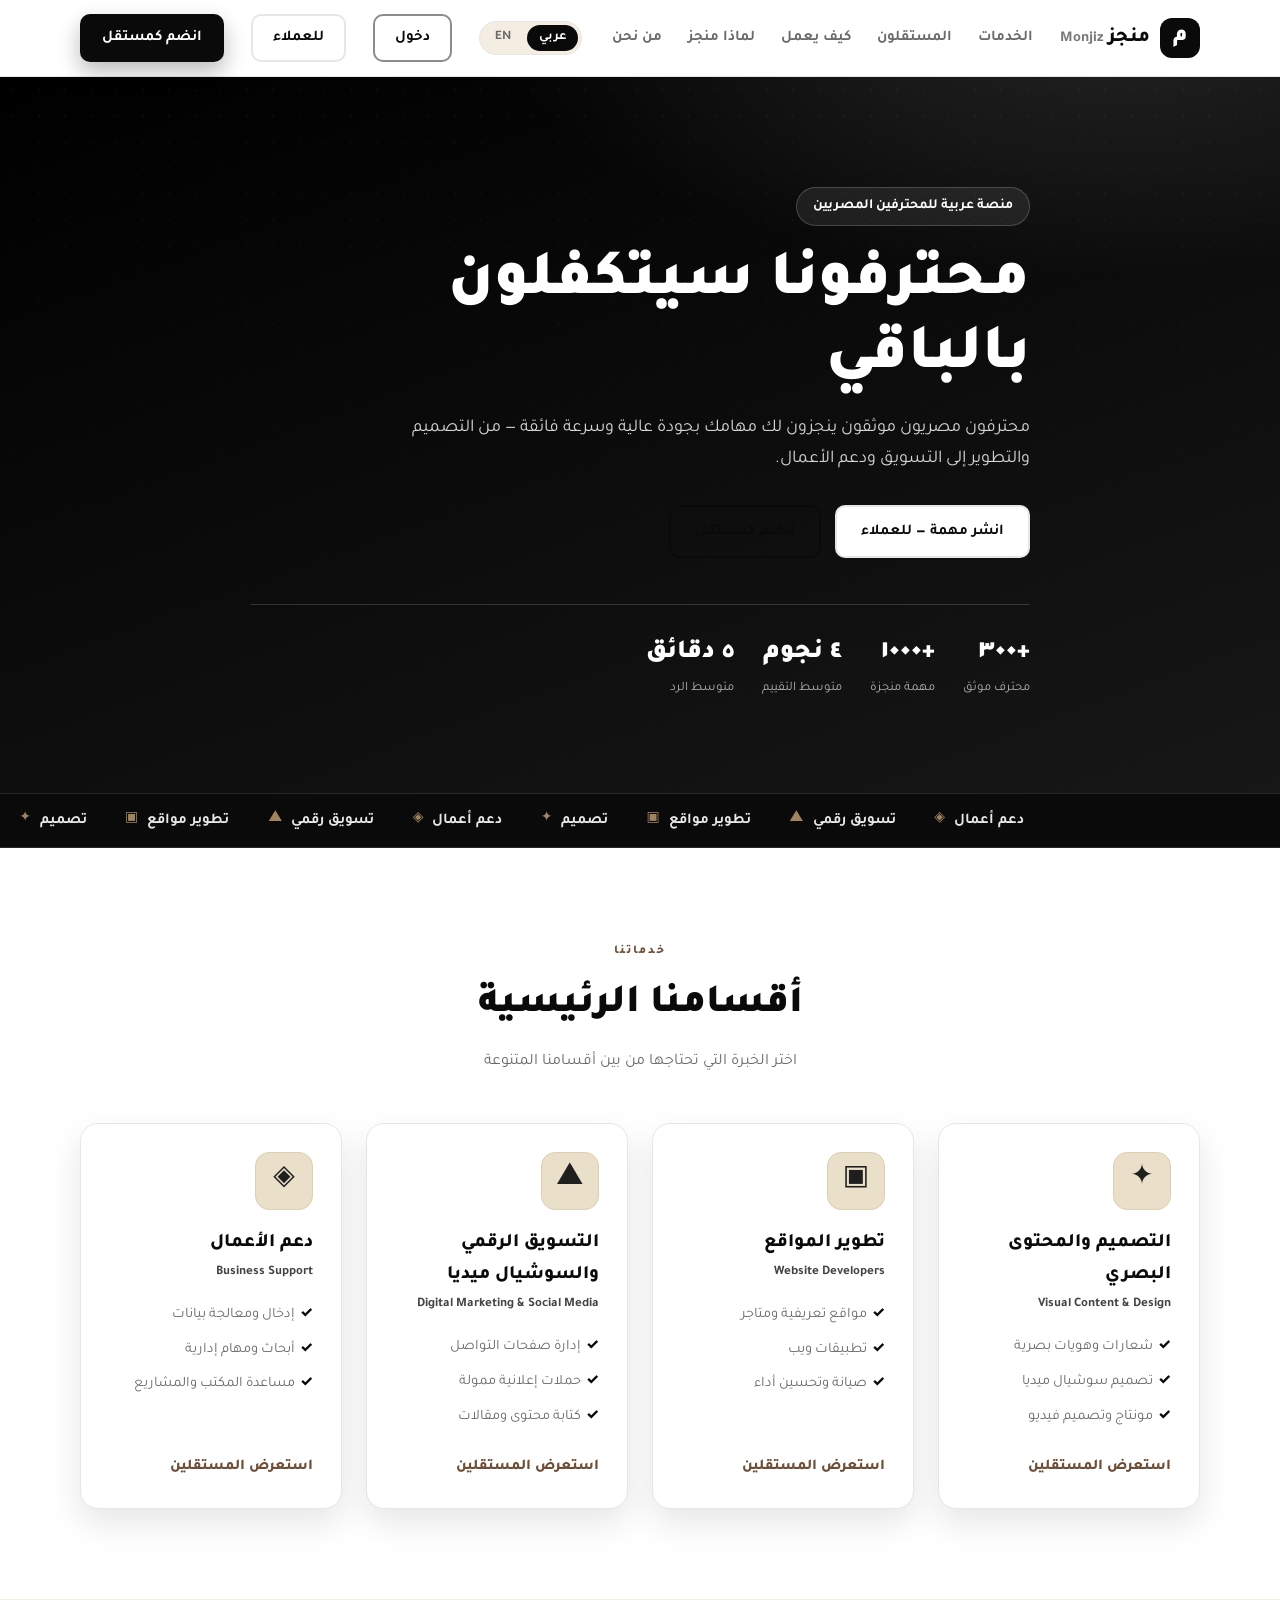
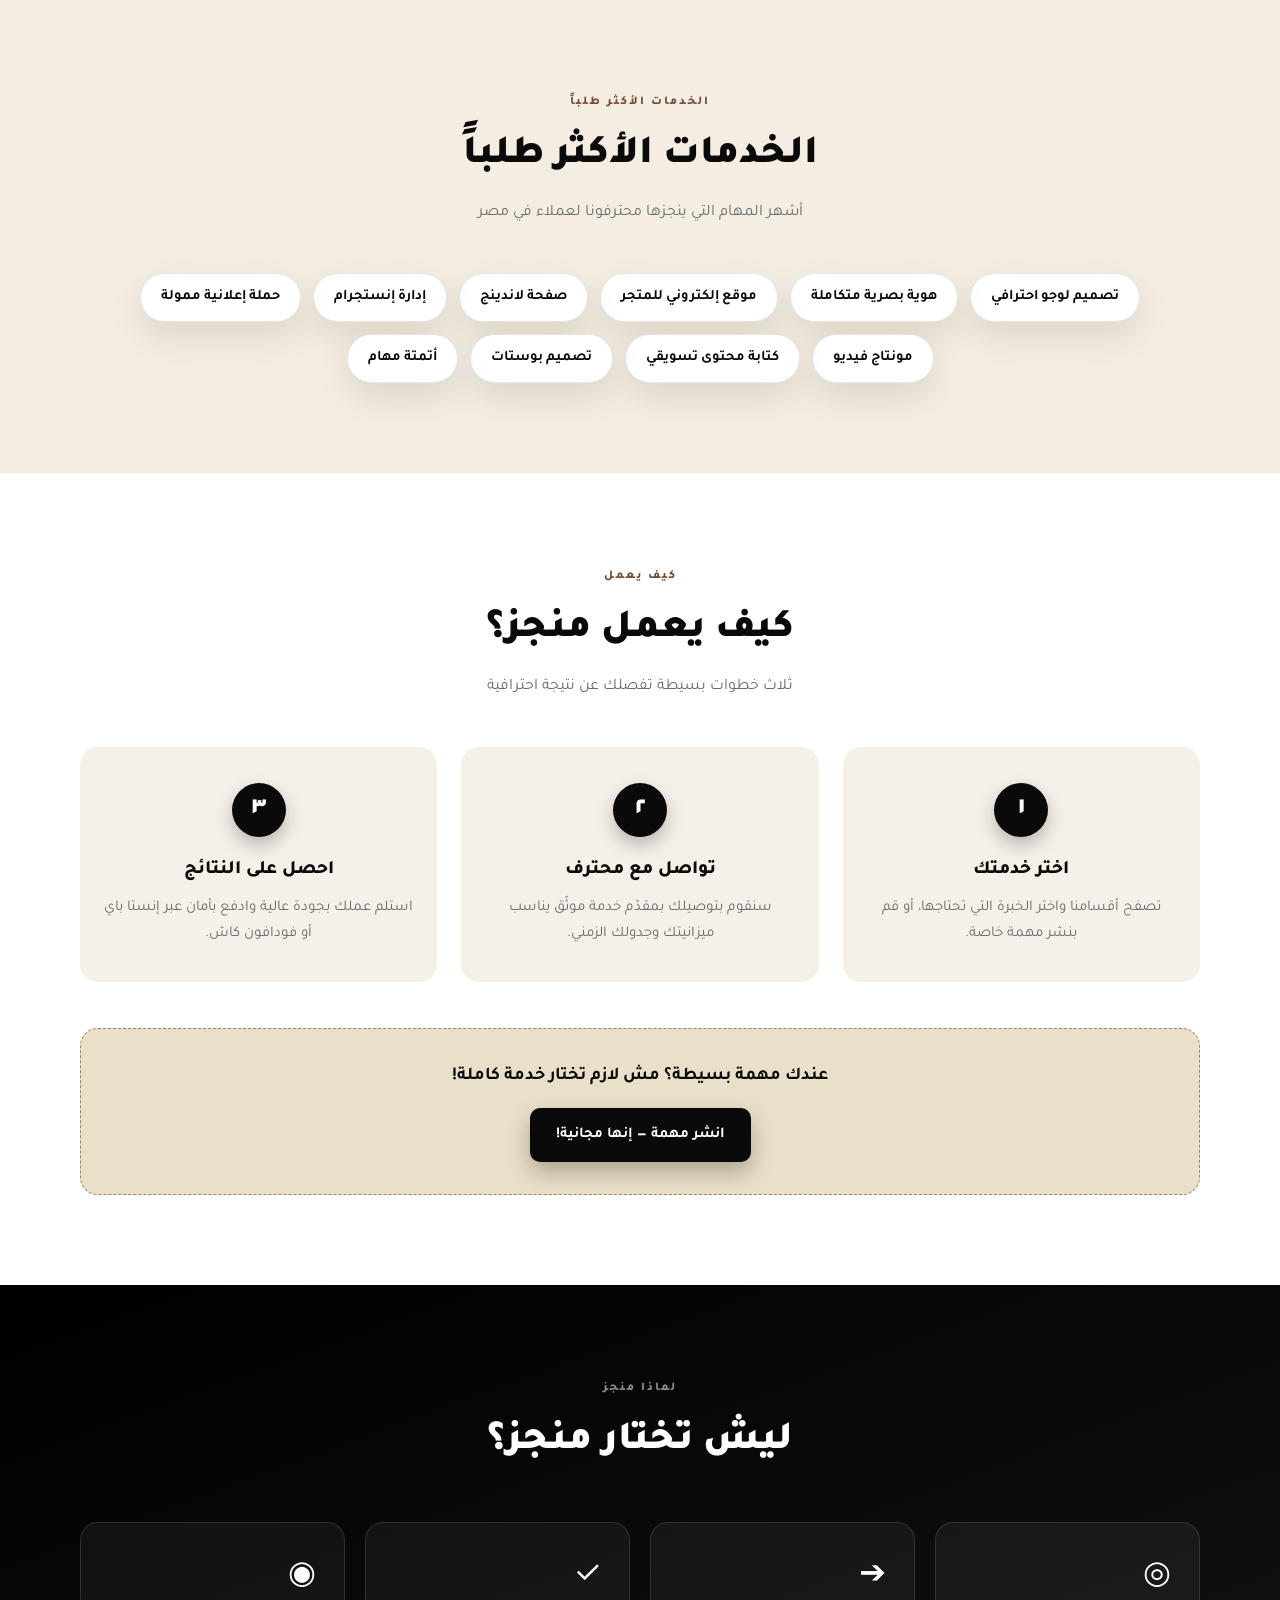
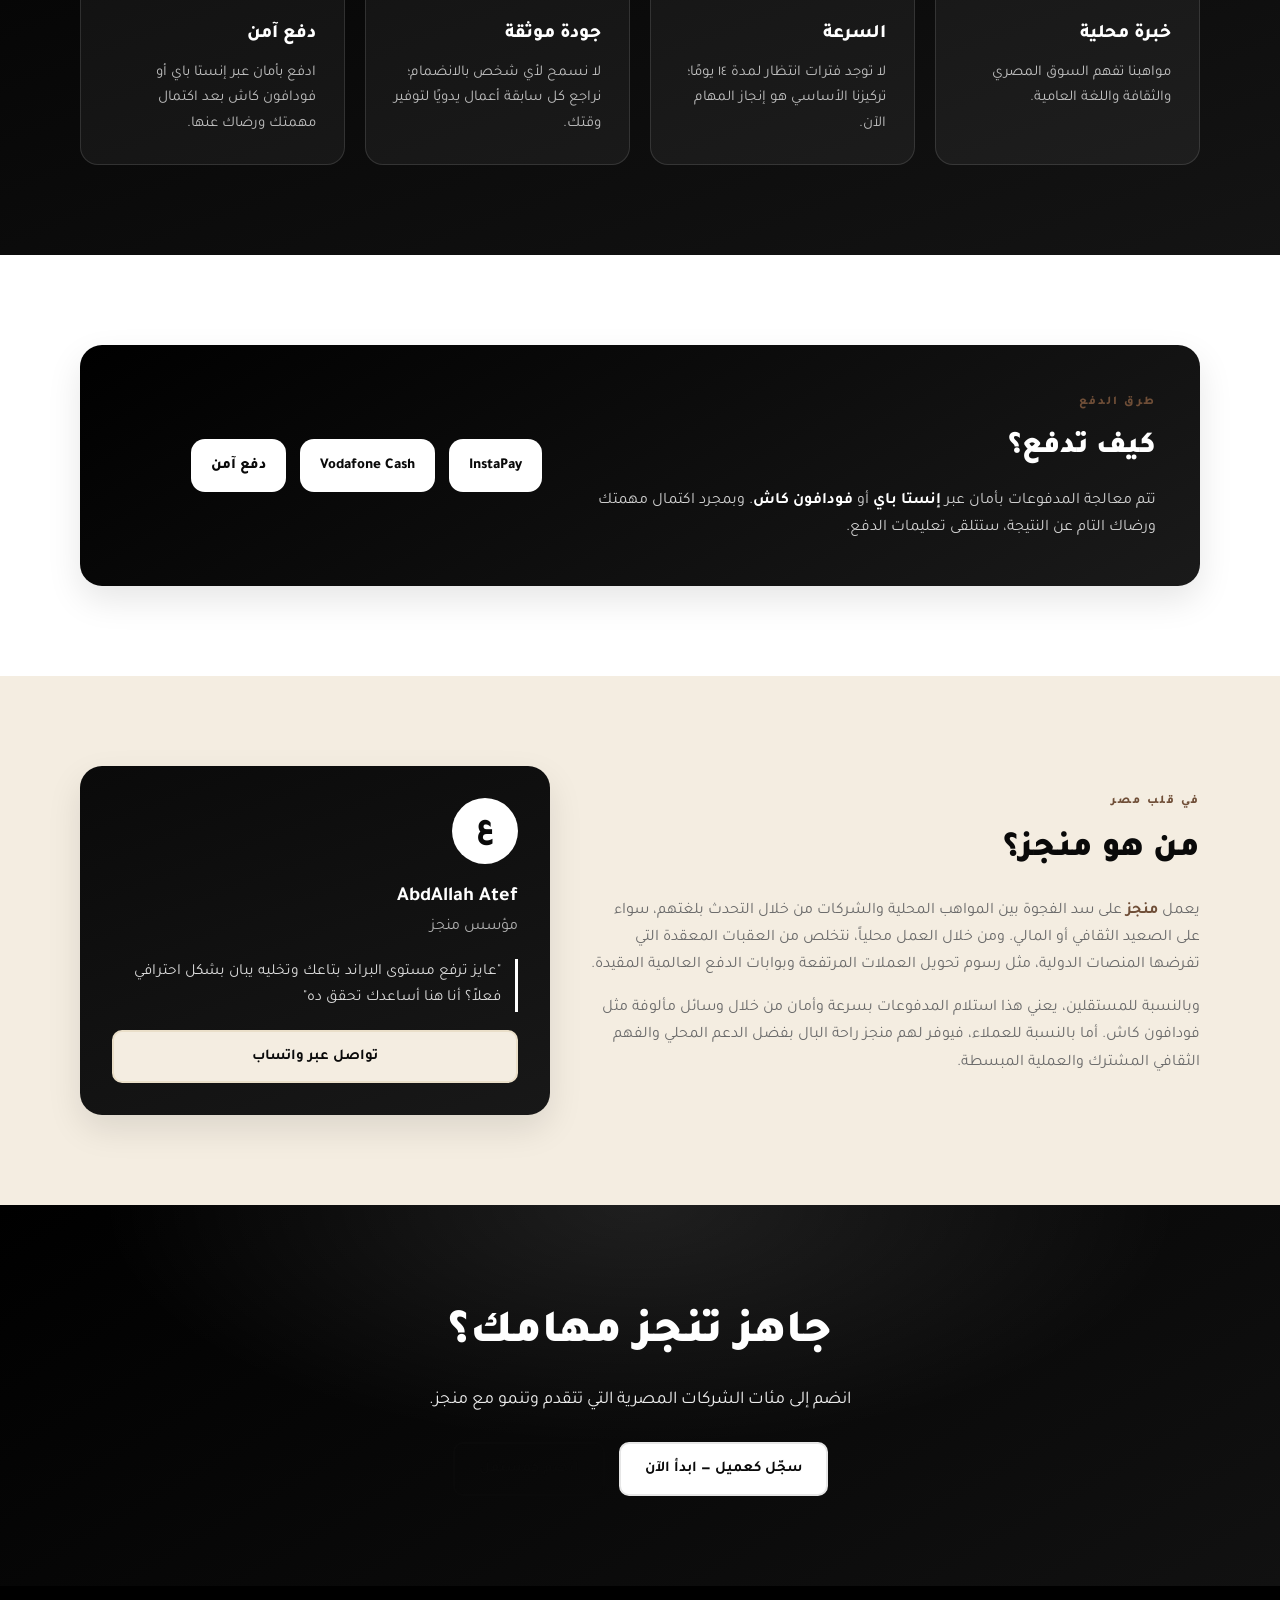
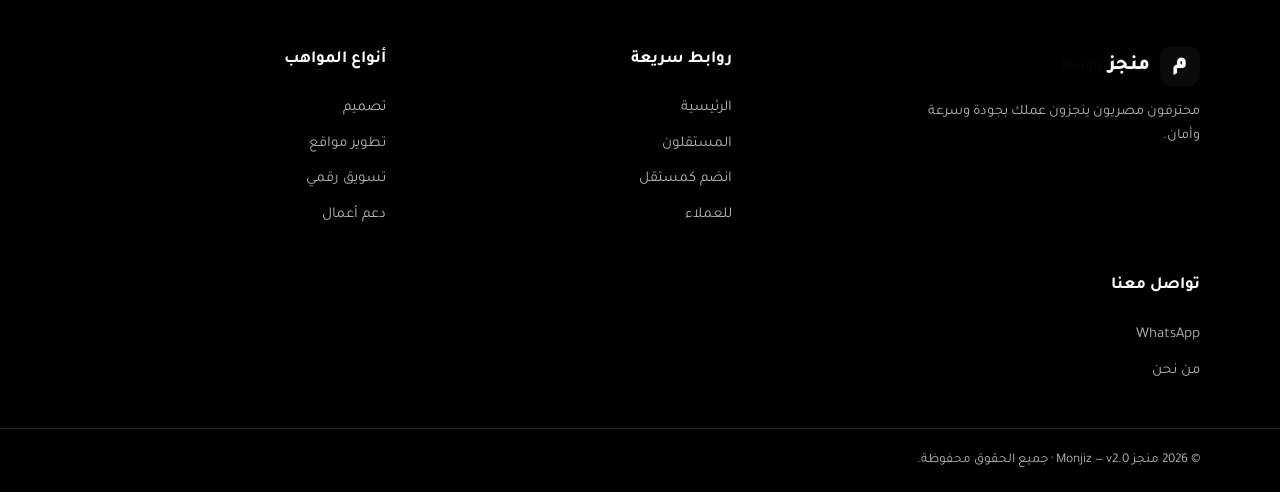
==== index.html @ 366e9055 "2.1.2" ====
<!DOCTYPE html>
<html lang="ar" dir="rtl">
<head>
  <meta charset="UTF-8" />
  <meta name="viewport" content="width=device-width, initial-scale=1.0" />
  <title>منجز | Monjiz</title>
  <meta name="description" content="Monjiz — منجز. Egyptian professionals who get your work done." />
  <link rel="preconnect" href="https://fonts.googleapis.com" />
  <link rel="preconnect" href="https://fonts.gstatic.com" crossorigin />
  <link href="https://fonts.googleapis.com/css2?family=Tajawal:wght@400;500;700;800;900&family=Inter:wght@400;500;600;700;800&display=swap" rel="stylesheet" />
  <link rel="stylesheet" href="css/style.css" />
</head>
<body>

  <!-- ===== NAVBAR ===== -->
  <header class="navbar">
    <div class="container nav-inner">
      <a href="index.html" class="brand">
        <span class="brand-mark">م</span>
        <span class="brand-text" data-i18n="brand">منجز <em>Monjiz</em></span>
      </a>
      <nav class="nav-links" id="navLinks">
        <a href="#services" data-i18n="nav.services">الخدمات</a>
        <a href="freelancers.html" data-i18n="nav.freelancers">المستقلون</a>
        <a href="#how" data-i18n="nav.how">كيف يعمل</a>
        <a href="#why" data-i18n="nav.why">لماذا منجز</a>
        <a href="#about" data-i18n="nav.about">من نحن</a>
        <a href="dashboard.html" class="only-user" data-i18n="nav.account" style="display:none">حسابي</a>
        <div class="lang-switch" aria-label="Language"></div>
      </nav>
      <a href="login.html" class="btn btn-outline btn-nav only-guest" data-i18n="nav.login">دخول</a>
      <a href="signup/client.html" class="btn btn-light btn-nav only-guest" data-i18n="nav.client">للعملاء</a>
      <a href="signup/freelancer.html" class="btn btn-dark btn-nav only-guest" data-i18n="nav.join">انضم كمستقل</a>
      <a href="dashboard.html" class="btn btn-dark btn-nav only-user" data-i18n="nav.account" style="display:none">حسابي</a>
      <button class="nav-toggle" id="navToggle" aria-label="القائمة">
        <span></span><span></span><span></span>
      </button>
    </div>
  </header>

  <!-- ===== HERO ===== -->
  <section class="hero" id="home">
    <div class="hero-bg"></div>
    <div class="container hero-inner">
      <p class="hero-tag" data-i18n="hero.tag">منصة عربية للمحترفين المصريين</p>
      <h1 class="hero-title" data-i18n="hero.title">محترفونا <span>سيتكفلون بالباقي</span></h1>
      <p class="hero-sub" data-i18n="hero.sub">محترفون مصريون موثقون ينجزون لك مهامك بجودة عالية وسرعة فائقة.</p>
      <div class="hero-actions">
        <a href="signup/client.html" class="btn btn-light" data-i18n="hero.ctaClient">انشر مهمة — للعملاء</a>
        <a href="signup/freelancer.html" class="btn btn-ghost" data-i18n="hero.ctaJoin">انضم كمستقل</a>
      </div>
      <div class="hero-stats">
        <div class="stat"><strong data-i18n="hero.s1n">+٣٠٠</strong><span data-i18n="hero.s1l">محترف موثق</span></div>
        <div class="stat"><strong data-i18n="hero.s2n">+١٠٠٠</strong><span data-i18n="hero.s2l">مهمة منجزة</span></div>
        <div class="stat"><strong data-i18n="hero.s3n">٤ نجوم</strong><span data-i18n="hero.s3l">متوسط التقييم</span></div>
        <div class="stat"><strong data-i18n="hero.s4n">٥ دقائق</strong><span data-i18n="hero.s4l">متوسط الرد</span></div>
      </div>
    </div>
  </section>

  <!-- ===== MARQUEE (scrolling niches) ===== -->
  <div class="marquee" dir="ltr">
    <div class="marquee-track">
      <div class="marquee-content">
        <a class="marquee-item" href="freelancers.html?niche=design"><span class="mico">✦</span><span data-i18n="niche.design">تصميم</span></a>
        <a class="marquee-item" href="freelancers.html?niche=web"><span class="mico">▣</span><span data-i18n="niche.web">تطوير مواقع</span></a>
        <a class="marquee-item" href="freelancers.html?niche=marketing"><span class="mico">▲</span><span data-i18n="niche.marketing">تسويق رقمي</span></a>
        <a class="marquee-item" href="freelancers.html?niche=business"><span class="mico">◈</span><span data-i18n="niche.business">دعم أعمال</span></a>
      </div>
      <div class="marquee-content" aria-hidden="true">
        <a class="marquee-item" href="freelancers.html?niche=design" tabindex="-1"><span class="mico">✦</span><span data-i18n="niche.design">تصميم</span></a>
        <a class="marquee-item" href="freelancers.html?niche=web" tabindex="-1"><span class="mico">▣</span><span data-i18n="niche.web">تطوير مواقع</span></a>
        <a class="marquee-item" href="freelancers.html?niche=marketing" tabindex="-1"><span class="mico">▲</span><span data-i18n="niche.marketing">تسويق رقمي</span></a>
        <a class="marquee-item" href="freelancers.html?niche=business" tabindex="-1"><span class="mico">◈</span><span data-i18n="niche.business">دعم أعمال</span></a>
      </div>
    </div>
  </div>

  <!-- ===== SERVICES ===== -->
  <section class="section" id="services">
    <div class="container">
      <div class="section-head">
        <span class="eyebrow" data-i18n="services.eyebrow">خدماتنا</span>
        <h2 data-i18n="services.title">أقسامنا الرئيسية</h2>
        <p data-i18n="services.sub">اختر الخبرة التي تحتاجها من بين أقسامنا المتنوعة</p>
      </div>
      <div class="grid services-grid">
        <article class="service-card">
          <div class="card-icon">✦</div>
          <h3 data-i18n="services.designT">التصميم والمحتوى البصري</h3>
          <p data-i18n="services.designS">Visual Content &amp; Design</p>
          <ul>
            <li data-i18n="services.design1">شعارات وهويات بصرية</li>
            <li data-i18n="services.design2">تصميم سوشيال ميديا</li>
            <li data-i18n="services.design3">مونتاج وتصميم فيديو</li>
          </ul>
          <a href="freelancers.html?niche=design" class="card-link" data-i18n="services.browse">استعرض المستقلين</a>
        </article>
        <article class="service-card">
          <div class="card-icon">▣</div>
          <h3 data-i18n="services.webT">تطوير المواقع</h3>
          <p data-i18n="services.webS">Website Developers</p>
          <ul>
            <li data-i18n="services.web1">مواقع تعريفية ومتاجر</li>
            <li data-i18n="services.web2">تطبيقات ويب</li>
            <li data-i18n="services.web3">صيانة وتحسين أداء</li>
          </ul>
          <a href="freelancers.html?niche=web" class="card-link" data-i18n="services.browse">استعرض المستقلين</a>
        </article>
        <article class="service-card">
          <div class="card-icon">▲</div>
          <h3 data-i18n="services.mktT">التسويق الرقمي والسوشيال ميديا</h3>
          <p data-i18n="services.mktS">Digital Marketing &amp; Social Media</p>
          <ul>
            <li data-i18n="services.mkt1">إدارة صفحات التواصل</li>
            <li data-i18n="services.mkt2">حملات إعلانية ممولة</li>
            <li data-i18n="services.mkt3">كتابة محتوى ومقالات</li>
          </ul>
          <a href="freelancers.html?niche=marketing" class="card-link" data-i18n="services.browse">استعرض المستقلين</a>
        </article>
        <article class="service-card">
          <div class="card-icon">◈</div>
          <h3 data-i18n="services.bizT">دعم الأعمال</h3>
          <p data-i18n="services.bizS">Business Support</p>
          <ul>
            <li data-i18n="services.biz1">إدخال ومعالجة بيانات</li>
            <li data-i18n="services.biz2">أبحاث ومهام إدارية</li>
            <li data-i18n="services.biz3">مساعدة المكتب والمشاريع</li>
          </ul>
          <a href="freelancers.html?niche=business" class="card-link" data-i18n="services.browse">استعرض المستقلين</a>
        </article>
      </div>
    </div>
  </section>

  <!-- ===== POPULAR SERVICES ===== -->
  <section class="section section-alt" id="popular">
    <div class="container">
      <div class="section-head">
        <span class="eyebrow" data-i18n="popular.eyebrow">الخدمات الأكثر طلباً</span>
        <h2 data-i18n="popular.title">الخدمات الأكثر طلباً</h2>
        <p data-i18n="popular.sub">أشهر المهام التي ينجزها محترفونا</p>
      </div>
      <div class="chips">
        <span class="chip" data-i18n="popular.chip1">تصميم لوجو احترافي</span>
        <span class="chip" data-i18n="popular.chip2">هوية بصرية متكاملة</span>
        <span class="chip" data-i18n="popular.chip3">موقع إلكتروني للمتجر</span>
        <span class="chip" data-i18n="popular.chip4">صفحة لاندينج</span>
        <span class="chip" data-i18n="popular.chip5">إدارة إنستجرام</span>
        <span class="chip" data-i18n="popular.chip6">حملة إعلانية ممولة</span>
        <span class="chip" data-i18n="popular.chip7">مونتاج فيديو</span>
        <span class="chip" data-i18n="popular.chip8">كتابة محتوى تسويقي</span>
        <span class="chip" data-i18n="popular.chip9">تصميم بوستات</span>
        <span class="chip" data-i18n="popular.chip10">أتمتة مهام</span>
      </div>
    </div>
  </section>

  <!-- ===== HOW IT WORKS ===== -->
  <section class="section" id="how">
    <div class="container">
      <div class="section-head">
        <span class="eyebrow" data-i18n="how.eyebrow">كيف يعمل</span>
        <h2 data-i18n="how.title">كيف يعمل منجز؟</h2>
        <p data-i18n="how.sub">ثلاث خطوات بسيطة تفصلك عن نتيجة احترافية</p>
      </div>
      <div class="grid steps">
        <article class="step">
          <div class="step-num">١</div>
          <h3 data-i18n="how.s1t">اختر خدمتك</h3>
          <p data-i18n="how.s1d">تصفح أقسامنا واختر الخبرة التي تحتاجها، أو قم بنشر مهمة خاصة.</p>
        </article>
        <article class="step">
          <div class="step-num">٢</div>
          <h3 data-i18n="how.s2t">تواصل مع محترف</h3>
          <p data-i18n="how.s2d">سنقوم بتوصيلك بمقدّم خدمة موثّق يناسب ميزانيتك وجدولك الزمني.</p>
        </article>
        <article class="step">
          <div class="step-num">٣</div>
          <h3 data-i18n="how.s3t">احصل على النتائج</h3>
          <p data-i18n="how.s3d">استلم عملك بجودة عالية وادفع بأمان عبر إنستا باي أو فودافون كاش.</p>
        </article>
      </div>
      <div class="free-cta">
        <p data-i18n="how.free">عندك مهمة بسيطة؟ مش لازم تختار خدمة كاملة!</p>
        <a href="signup/client.html" class="btn btn-dark" data-i18n="how.freeCta">انشر مهمة — إنها مجانية!</a>
      </div>
    </div>
  </section>

  <!-- ===== WHY CHOOSE ===== -->
  <section class="section section-dark" id="why">
    <div class="container">
      <div class="section-head light">
        <span class="eyebrow" data-i18n="why.eyebrow">لماذا منجز</span>
        <h2 data-i18n="why.title">ليش تختار منجز؟</h2>
      </div>
      <div class="grid why-grid">
        <div class="why-item"><div class="why-icon">◎</div><h3 data-i18n="why.1t">خبرة محلية</h3><p data-i18n="why.1d">مواهبنا تفهم السوق المصري والثقافة واللغة العامية.</p></div>
        <div class="why-item"><div class="why-icon">➔</div><h3 data-i18n="why.2t">السرعة</h3><p data-i18n="why.2d">لا توجد فترات انتظار لمدة ١٤ يومًا؛ إنجاز المهام الآن.</p></div>
        <div class="why-item"><div class="why-icon">✓</div><h3 data-i18n="why.3t">جودة موثقة</h3><p data-i18n="why.3d">نراجع كل سابقة أعمال يدويًا لتوفير وقتك.</p></div>
        <div class="why-item"><div class="why-icon">◉</div><h3 data-i18n="why.4t">دفع آمن</h3><p data-i18n="why.4d">ادفع بأمان عبر إنستا باي أو فودافون كاش بعد رضاك.</p></div>
      </div>
    </div>
  </section>

  <!-- ===== HOW TO PAY ===== -->
  <section class="section" id="pay">
    <div class="container">
      <div class="pay-card">
        <div class="pay-info">
          <span class="eyebrow" data-i18n="pay.eyebrow">طرق الدفع</span>
          <h2 data-i18n="pay.title">كيف تدفع؟</h2>
          <p data-i18n="pay.desc">تتم معالجة المدفوعات بأمان عبر إنستا باي أو فودافون كاش.</p>
        </div>
        <div class="pay-methods">
          <span class="pay-badge">InstaPay</span>
          <span class="pay-badge">Vodafone Cash</span>
          <span class="pay-badge" data-i18n="pay.secure">دفع آمن</span>
        </div>
      </div>
    </div>
  </section>

  <!-- ===== ABOUT ===== -->
  <section class="section section-soft" id="about">
    <div class="container">
      <div class="about-wrap">
        <div class="about-text">
          <span class="eyebrow" data-i18n="about.eyebrow">في قلب مصر</span>
          <h2 data-i18n="about.title">من هو منجز؟</h2>
          <p data-i18n="about.p1">يعمل منجز على سد الفجوة بين المواهب المحلية والشركات.</p>
          <p data-i18n="about.p2">وبالنسبة للمستقلين، يعني هذا استلام المدفوعات بسرعة وأمان؛ وللعملاء راحة البال.</p>
        </div>
        <div class="about-card">
          <div class="about-avatar">ع</div>
          <div class="about-name">
            <h3>AbdAllah Atef</h3>
            <p data-i18n="about.founder">مؤسس منجز</p>
          </div>
          <p class="about-quote" data-i18n="about.quote">"عايز ترفع مستوى البراند بتاعك وتخليه يبان بشكل احترافي فعلاً؟ أنا هنا أساعدك تحقق ده ✨"</p>
          <a class="btn btn-beige btn-block" href="https://wa.me/201556554537" target="_blank" rel="noopener" data-i18n="about.wa">تواصل عبر واتساب</a>
        </div>
      </div>
    </div>
  </section>

  <!-- ===== START CTA ===== -->
  <section class="start-cta" id="start">
    <div class="container center">
      <h2 data-i18n="start.title">جاهز تنجز مهامك؟</h2>
      <p data-i18n="start.desc">انضم إلى مئات الشركات المصرية التي تتقدم وتنمو مع منجز.</p>
      <div class="start-actions">
        <a href="signup/client.html" class="btn btn-light" data-i18n="start.ctaClient">سجّل كعميل — ابدأ الآن</a>
        <a href="signup/freelancer.html" class="btn btn-ghost" data-i18n="start.ctaJoin">انضم كمستقل</a>
      </div>
    </div>
  </section>

  <!-- ===== FOOTER ===== -->
  <footer class="footer">
    <div class="container footer-grid">
      <div class="footer-brand">
        <a href="index.html" class="brand"><span class="brand-mark">م</span><span class="brand-text" data-i18n="brand">منجز <em>Monjiz</em></span></a>
        <p data-i18n="footer.slogan">محترفون مصريون ينجزون عملك بجودة وسرعة وأمان.</p>
      </div>
      <div class="footer-col">
        <h4 data-i18n="footer.quick">روابط سريعة</h4>
        <a href="index.html" data-i18n="nav.home">الرئيسية</a>
        <a href="freelancers.html" data-i18n="nav.freelancers">المستقلون</a>
        <a href="signup/freelancer.html" data-i18n="nav.join">انضم كمستقل</a>
        <a href="signup/client.html" data-i18n="nav.client">سجّل كعميل</a>
      </div>
      <div class="footer-col">
        <h4 data-i18n="footer.talents">أنواع المواهب</h4>
        <a href="freelancers.html?niche=design" data-i18n="footer.talent.design">تصميم</a>
        <a href="freelancers.html?niche=web" data-i18n="footer.talent.web">تطوير مواقع</a>
        <a href="freelancers.html?niche=marketing" data-i18n="footer.talent.marketing">تسويق رقمي</a>
        <a href="freelancers.html?niche=business" data-i18n="footer.talent.business">دعم أعمال</a>
      </div>
      <div class="footer-col">
        <h4 data-i18n="footer.contact">تواصل معنا</h4>
        <a href="https://wa.me/201556554537" target="_blank" rel="noopener">WhatsApp</a>
        <a href="#about" data-i18n="nav.about">من نحن</a>
      </div>
    </div>
    <div class="footer-bottom">
      <div class="container"><p data-i18n="footer.rights">© 2026 منجز Monjiz — v2.0 · جميع الحقوق محفوظة.</p></div>
    </div>
  </footer>

  <script src="js/i18n.js"></script>
  <script src="js/main.js"></script>
  <script src="js/session-nav.js"></script>
</body>
</html>
---- css/style.css ----
/* ===== Monjiz — منجز =====
   Color scheme mirrors the reference site: monochrome black / white / gray. */
:root {
  --ink: #0a0a0a;          /* near-black */
  --text: #1f1f1f;
  --muted: #6b6b6b;
  --gray-dark: #434343;
  --gray: #8c8c8c;
  --line: #e6e6e6;
  --surface: #f6f1e8;      /* beige-tinted */
  --surface-2: #ece2cf;    /* light brown / beige */
  --beige: #f4ede1;
  --beige-2: #eadfc9;
  --brown: #6f4e37;        /* coffee brown accent */
  --brown-soft: #a0835f;
  --white: #ffffff;
  --radius: 18px;
  --shadow: 0 14px 34px rgba(10, 10, 10, .10);
}

* { margin: 0; padding: 0; box-sizing: border-box; }
html { scroll-behavior: smooth; }

body {
  font-family: "Tajawal", "Inter", system-ui, sans-serif;
  color: var(--text);
  background: var(--white);
  line-height: 1.7;
  overflow-x: hidden;
}
img { max-width: 100%; }
a { text-decoration: none; color: inherit; }
em { font-style: normal; }

.container { width: min(1120px, 92%); margin-inline: auto; }
.center { text-align: center; }

/* ===== Buttons ===== */
.btn {
  display: inline-block;
  padding: 12px 24px;
  border-radius: 10px;
  font-family: inherit;
  font-weight: 700;
  font-size: 15px;
  border: 2px solid transparent;
  cursor: pointer;
  transition: transform .2s, box-shadow .2s, background .2s, color .2s;
  white-space: nowrap;
}
.btn:hover { transform: translateY(-2px); }
.btn-dark { background: var(--ink); color: #fff; box-shadow: 0 10px 22px rgba(10,10,10,.28); }
.btn-dark:hover { background: #000; }
.btn-light { background: #fff; color: var(--ink); border-color: var(--line); }
.btn-ghost { background: transparent; color: var(--ink); border-color: var(--ink); }
.btn-ghost-light { background: transparent; color: #fff; border-color: rgba(255,255,255,.6); }
.btn-outline { background: transparent; color: var(--ink); border-color: var(--gray); }
.btn-whatsapp { background: #25d366; color: #0a0a0a; }
.btn-beige { background: var(--beige); color: var(--ink); border-color: var(--beige-2); }
.btn-nav { padding: 9px 20px; }
.btn-block { display: block; text-align: center; width: 100%; }
.btn-sm { padding: 8px 16px; font-size: 13.5px; }

/* ===== Navbar ===== */
.navbar {
  position: sticky;
  top: 0;
  z-index: 50;
  background: rgba(255, 255, 255, .9);
  backdrop-filter: blur(10px);
  border-bottom: 1px solid var(--line);
}
.nav-inner {
  display: flex;
  align-items: center;
  justify-content: space-between;
  gap: 24px;
  padding-block: 14px;
}
.brand { display: flex; align-items: center; gap: 10px; }
.brand-mark {
  width: 40px; height: 40px;
  display: grid; place-items: center;
  background: var(--ink);
  color: #fff; font-weight: 900; font-size: 22px;
  border-radius: 12px;
}
.brand-text { font-weight: 800; font-size: 20px; color: var(--ink); }
.brand-text em { color: var(--ink); font-weight: 700; font-size: 15px; opacity: .55; }

.nav-links { display: flex; gap: 26px; align-items: center; }
.nav-links a { font-weight: 600; font-size: 15px; color: var(--muted); transition: color .2s; }
.nav-links a:hover { color: var(--ink); }

.nav-toggle { display: none; flex-direction: column; gap: 5px; background: none; border: none; cursor: pointer; }
.nav-toggle span { width: 24px; height: 3px; background: var(--ink); border-radius: 3px; }

/* ===== Hero ===== */
.hero {
  position: relative;
  color: #fff;
  padding: 110px 0 90px;
  background:
    radial-gradient(1000px 450px at 85% -10%, rgba(255,255,255,.12), transparent 60%),
    linear-gradient(160deg, #000, #171717);
  overflow: hidden;
}
.hero-bg {
  position: absolute; inset: 0;
  background-image: radial-gradient(rgba(255,255,255,.06) 1px, transparent 1px);
  background-size: 26px 26px;
  mask-image: linear-gradient(180deg, rgba(0,0,0,.6), transparent);
}
.hero-inner { position: relative; max-width: 780px; }
.hero-tag {
  display: inline-block;
  padding: 7px 16px;
  border-radius: 999px;
  background: rgba(255,255,255,.08);
  border: 1px solid rgba(255,255,255,.18);
  font-size: 14px;
  font-weight: 600;
  margin-bottom: 22px;
}
.hero-title {
  font-size: clamp(38px, 6vw, 64px);
  line-height: 1.15;
  font-weight: 900;
  margin-bottom: 18px;
}
.hero-sub { font-size: 18px; color: rgba(255,255,255,.82); max-width: 620px; margin-bottom: 30px; }
.hero-actions { display: flex; flex-wrap: wrap; gap: 14px; margin-bottom: 46px; }

.hero-stats {
  display: flex; flex-wrap: wrap; gap: 28px;
  padding-top: 26px;
  border-top: 1px solid rgba(255,255,255,.16);
}
.stat strong { display: block; font-size: 26px; font-weight: 900; color: #fff; }
.stat span { color: rgba(255,255,255,.66); font-size: 13px; }

/* ===== Marquee (scrolling niches) ===== */
.marquee {
  overflow: hidden;
  background: var(--ink);
  color: #fff;
  border-block: 1px solid rgba(255,255,255,.12);
  padding: 14px 0;
  direction: ltr;
}
.marquee-track {
  display: flex;
  width: max-content;
  animation: marqueeRight 26s linear infinite;
}
.marquee:hover .marquee-track { animation-play-state: paused; }
.marquee-content {
  display: flex;
  align-items: center;
  gap: 2.4rem;
  padding-inline: 1.2rem;
  white-space: nowrap;
}
.marquee-item {
  display: inline-flex;
  align-items: center;
  gap: .55rem;
  font-size: 15px;
  font-weight: 700;
  color: rgba(255,255,255,.9);
}
.marquee-item .mico {
  color: var(--brown-soft);
  font-size: 14px;
}
.marquee-item .mdot {
  color: var(--brown-soft);
  margin-inline-start: 2.4rem;
}
.marquee-item {
  text-decoration: none;
  transition: color .2s, opacity .2s;
}
.marquee-item:hover {
  color: #fff;
  opacity: .75;
}
.marquee-item:hover .mico {
  color: #fff;
}
@keyframes marqueeRight {
  from { transform: translateX(-50%); }
  to   { transform: translateX(0); }
}

/* ===== Section ===== */
.section { padding: 90px 0; }
.section-alt { background: var(--beige); }
.section-dark { background: linear-gradient(160deg, #000, #141414); color: #fff; }
.section-soft { background: var(--beige); }

.section-head { text-align: center; max-width: 640px; margin: 0 auto 46px; }
.section-head h2 { font-size: clamp(28px, 4vw, 40px); font-weight: 900; margin-bottom: 10px; color: var(--ink); }
.section-head.light h2 { color: #fff; }
.section-head p { color: var(--muted); font-size: 16px; }
.eyebrow {
  display: inline-block;
  text-transform: uppercase;
  letter-spacing: 2px;
  font-size: 12px;
  font-weight: 800;
  color: var(--brown);
  margin-bottom: 10px;
}
.section-dark .eyebrow { color: rgba(255,255,255,.55); }

/* ===== Grid helpers ===== */
.grid { display: grid; gap: 24px; }
.services-grid { grid-template-columns: repeat(auto-fit, minmax(250px, 1fr)); }

/* ===== Service card ===== */
.service-card {
  background: var(--white);
  border: 1px solid var(--line);
  border-radius: var(--radius);
  padding: 28px;
  box-shadow: var(--shadow);
  transition: transform .25s;
  display: flex;
  flex-direction: column;
}
.service-card:hover { transform: translateY(-6px); }
.card-icon {
  width: 58px; height: 58px;
  display: grid; place-items: center;
  font-size: 28px;
  background: var(--beige-2);
  border: 1px solid #dccfb2;
  border-radius: 14px;
  margin-bottom: 18px;
}
.service-card h3 { font-size: 19px; font-weight: 800; margin-bottom: 2px; color: var(--ink); }
.service-card p { color: var(--gray-dark); font-weight: 700; font-size: 13px; margin-bottom: 14px; }
.service-card ul { list-style: none; margin-bottom: 20px; }
.service-card li { padding-block: 5px; color: var(--muted); font-size: 14.5px; position: relative; padding-right: 18px; }
.service-card li::before { content: "✓"; position: absolute; right: 0; color: var(--ink); font-weight: 800; }
.card-link { margin-top: auto; font-weight: 800; color: var(--brown); font-size: 15px; }

/* ===== Chips ===== */
.chips { display: flex; flex-wrap: wrap; justify-content: center; gap: 12px; }
.chip {
  padding: 11px 20px;
  background: var(--white);
  border: 1px solid var(--line);
  border-radius: 999px;
  font-weight: 700;
  font-size: 14.5px;
  color: var(--ink);
  box-shadow: var(--shadow);
  transition: background .2s, color .2s, transform .2s;
  cursor: default;
}
.chip:hover { background: var(--ink); color: #fff; transform: translateY(-3px); }

/* ===== Steps ===== */
.steps { grid-template-columns: repeat(auto-fit, minmax(240px, 1fr)); text-align: center; }
.step {
  background: var(--surface);
  border-radius: var(--radius);
  padding: 36px 24px;
  position: relative;
}
.step-num {
  width: 54px; height: 54px;
  margin: 0 auto 18px;
  display: grid; place-items: center;
  border-radius: 50%;
  background: var(--ink);
  color: #fff; font-weight: 900; font-size: 24px;
  box-shadow: 0 8px 18px rgba(10,10,10,.25);
}
.step h3 { font-size: 19px; font-weight: 800; margin-bottom: 8px; color: var(--ink); }
.step p { color: var(--muted); font-size: 15px; }

.free-cta {
  margin-top: 46px;
  text-align: center;
  background: var(--beige-2);
  border: 1px dashed var(--brown-soft);
  border-radius: var(--radius);
  padding: 32px;
}
.free-cta p { font-size: 18px; font-weight: 700; margin-bottom: 16px; color: var(--ink); }

/* ===== Why ===== */
.why-grid { grid-template-columns: repeat(auto-fit, minmax(220px, 1fr)); gap: 20px; }
.why-item {
  background: rgba(255,255,255,.05);
  border: 1px solid rgba(255,255,255,.12);
  border-radius: var(--radius);
  padding: 28px;
}
.why-icon { font-size: 32px; margin-bottom: 14px; }
.why-item h3 { font-size: 19px; font-weight: 800; margin-bottom: 8px; }
.why-item p { color: rgba(255,255,255,.72); font-size: 15px; }

/* ===== Pay ===== */
.pay-card {
  background: linear-gradient(150deg, #000, #1a1a1a);
  color: #fff;
  border-radius: 22px;
  padding: 44px;
  display: grid;
  grid-template-columns: 1.4fr 1fr;
  gap: 28px;
  align-items: center;
  box-shadow: var(--shadow);
}
.pay-info h2 { font-size: 30px; font-weight: 900; margin-bottom: 14px; }
.pay-info p { color: rgba(255,255,255,.8); font-size: 16px; }
.pay-info strong { color: #fff; }
.pay-methods { display: flex; flex-wrap: wrap; gap: 14px; }
.pay-badge {
  background: #fff;
  color: var(--ink);
  font-weight: 800;
  padding: 14px 20px;
  border-radius: 14px;
  font-size: 15px;
}

/* ===== About ===== */
.about-wrap {
  display: grid;
  grid-template-columns: 1.3fr 1fr;
  gap: 40px;
  align-items: center;
}
.about-text h2 { font-size: 34px; font-weight: 900; margin-bottom: 18px; color: var(--ink); }
.about-text p { color: var(--muted); margin-bottom: 16px; font-size: 16px; }
.about-text strong { color: var(--brown); }

.about-card {
  background: linear-gradient(160deg, #0a0a0a, #181818);
  color: #fff;
  border-radius: 22px;
  padding: 32px;
  display: flex;
  flex-direction: column;
  box-shadow: var(--shadow);
}
.about-avatar {
  width: 66px; height: 66px;
  display: grid; place-items: center;
  background: var(--white);
  color: var(--ink);
  border-radius: 50%;
  font-size: 30px;
  font-weight: 900;
  margin-bottom: 16px;
}
.about-name h3 { font-size: 20px; }
.about-name p { color: rgba(255,255,255,.65); }
.about-quote {
  margin-block: 18px;
  color: rgba(255,255,255,.85);
  font-size: 15.5px;
  border-right: 3px solid #fff;
  padding-right: 14px;
}

/* ===== Start CTA ===== */
.start-cta {
  background:
    radial-gradient(900px 400px at 50% 0%, rgba(255,255,255,.1), transparent 60%),
    linear-gradient(150deg, #000, #111);
  color: #fff;
  padding: 90px 0;
  text-align: center;
}
.start-cta h2 { font-size: clamp(30px, 4.5vw, 46px); font-weight: 900; margin-bottom: 12px; }
.start-cta p { font-size: 18px; color: rgba(255,255,255,.92); max-width: 560px; margin: 0 auto 26px; }
.start-actions { display: flex; flex-wrap: wrap; gap: 14px; justify-content: center; }

/* ===== Footer ===== */
.footer { background: #000; color: rgba(255,255,255,.7); }
.footer-grid { display: grid; grid-template-columns: 1.4fr 1fr 1fr; gap: 40px; padding: 60px 0 40px; }
.footer .brand-text { color: #fff; }
.footer-brand p { margin-top: 14px; font-size: 14.5px; max-width: 300px; }
.footer-col h4 { color: #fff; font-size: 17px; margin-bottom: 16px; }
.footer-col a { display: block; padding-block: 5px; font-size: 15px; transition: color .2s; }
.footer-col a:hover { color: #fff; }
.footer-bottom { border-top: 1px solid rgba(255,255,255,.14); padding: 20px 0; }
.footer-bottom p { font-size: 13.5px; }

/* ===== Reveal on scroll ===== */
.reveal {
  opacity: 0;
  transform: translateY(26px);
  transition: opacity .6s ease, transform .6s ease;
}
.reveal.visible { opacity: 1; transform: translateY(0); }

/* =====================================================================
   AUTH (sign-up) pages
===================================================================== */
.auth-page {
  min-height: 100vh;
  display: flex;
  align-items: center;
  justify-content: center;
  padding: 90px 5% 60px;
  background: var(--beige);
}
.auth-card {
  width: min(520px, 100%);
  background: #fff;
  border: 1px solid var(--line);
  border-radius: 22px;
  padding: 40px;
  box-shadow: var(--shadow);
}
.auth-card .brand { margin-bottom: 22px; }
.auth-head h1 { font-size: 28px; font-weight: 900; color: var(--ink); margin-bottom: 6px; }
.auth-head p { color: var(--muted); font-size: 15px; margin-bottom: 24px; }

.auth-alt {
  margin: 18px 0 22px;
  text-align: center;
  font-size: 14px;
  color: var(--muted);
}
.auth-alt a { color: var(--ink); font-weight: 800; text-decoration: underline; }

/* Form */
.field { margin-bottom: 16px; }
.field label { display: block; font-weight: 700; font-size: 14px; color: var(--ink); margin-bottom: 6px; }
.field small { color: var(--muted); font-size: 12.5px; }
.input, select.input, textarea.input {
  width: 100%;
  padding: 12px 14px;
  border: 1px solid var(--line);
  border-radius: 10px;
  font-family: inherit;
  font-size: 15px;
  color: var(--text);
  background: #fff;
  transition: border-color .2s, box-shadow .2s;
}
.input:focus, select.input:focus, textarea.input:focus {
  outline: none;
  border-color: var(--ink);
  box-shadow: 0 0 0 3px rgba(10,10,10,.08);
}
.row2 { display: grid; grid-template-columns: 1fr 1fr; gap: 14px; }
.check { display: flex; align-items: flex-start; gap: 10px; font-size: 13.5px; color: var(--muted); margin: 6px 0 18px; }
.check input { margin-top: 3px; accent-color: #000; }
.form-note { font-size: 12.5px; color: var(--muted); margin-top: 14px; text-align: center; }

/* Plan toggle for freelancer */
.seg { display: grid; grid-template-columns: 1fr 1fr; gap: 0; border: 1px solid var(--line); border-radius: 10px; overflow: hidden; margin-bottom: 4px; }
.seg button {
  padding: 10px;
  border: none; background: #fff;
  font-family: inherit; font-weight: 700; font-size: 14px;
  color: var(--muted); cursor: pointer;
}
.seg button.active { background: var(--ink); color: #fff; }

/* ===== Language switcher ===== */
.lang-switch {
  display: inline-flex;
  align-items: center;
  gap: 4px;
  border: 1px solid var(--line);
  border-radius: 999px;
  padding: 3px;
  background: var(--beige);
}
.lang-switch button {
  border: none;
  background: transparent;
  font-family: inherit;
  font-weight: 700;
  font-size: 13px;
  padding: 5px 12px;
  border-radius: 999px;
  color: var(--muted);
  cursor: pointer;
  transition: background .2s, color .2s;
}
.lang-switch button.active { background: var(--ink); color: #fff; }
.nav-links .lang-switch { margin-inline-start: 4px; }
@media (max-width: 800px) {
  .nav-links .lang-switch { margin-block: 8px; }
}

/* =====================================================================
   Freelancer listing pages (per niche)
===================================================================== */
.page-hero {
  color: #fff;
  padding: 70px 0 56px;
  background:
    radial-gradient(900px 380px at 85% -10%, rgba(255,255,255,.12), transparent 60%),
    linear-gradient(160deg, #000, #171717);
}
.page-hero .container { position: relative; max-width: 820px; }
.page-hero h1 { font-size: clamp(30px, 4.5vw, 44px); font-weight: 900; margin-bottom: 10px; }
.page-hero p { color: rgba(255,255,255,.8); font-size: 16.5px; max-width: 620px; }

.niche-tabs { display: flex; flex-wrap: wrap; gap: 10px; margin-top: 24px; }
.niche-tabs a {
  padding: 9px 18px;
  border-radius: 999px;
  border: 1px solid var(--gray);
  color: rgba(255,255,255,.85);
  font-weight: 700;
  font-size: 14px;
  transition: background .2s, color .2s;
}
.niche-tabs a:hover { background: #fff; color: #000; }
.niche-tabs a.active { background: #fff; color: #000; border-color: #fff; }
.niche-tabs a { transition: background .2s, color .2s, border-color .2s; }

.listing-toolbar {
  display: flex;
  align-items: center;
  justify-content: space-between;
  flex-wrap: wrap;
  gap: 14px;
  margin-bottom: 28px;
}
.listing-toolbar h2 { font-size: 24px; font-weight: 900; color: var(--ink); }
.toolbar-actions { display: flex; gap: 10px; flex-wrap: wrap; }
.search {
  display: flex; align-items: center; gap: 6px;
  border: 1px solid var(--line); border-radius: 999px;
  padding: 6px 14px; background: #fff;
}
.search input {
  border: none; outline: none; font-family: inherit; font-size: 14px; padding: 4px 0;
}
select.toolbar-select {
  padding: 8px 14px;
  border: 1px solid var(--line); border-radius: 999px;
  font-family: inherit; font-size: 13.5px; background: #fff;
}

.freelancer-grid { grid-template-columns: repeat(auto-fill, minmax(260px, 1fr)); }
.freelancer-card {
  background: #fff;
  border: 1px solid var(--line);
  border-radius: var(--radius);
  padding: 24px;
  box-shadow: var(--shadow);
  display: flex;
  flex-direction: column;
  transition: transform .25s;
}
.freelancer-card:hover { transform: translateY(-5px); }
.profile { display: flex; gap: 14px; align-items: center; margin-bottom: 14px; }
.profile-avatar {
  width: 58px; height: 58px;
  flex: none;
  display: grid; place-items: center;
  background: var(--ink); color: #fff;
  font-weight: 900; font-size: 24px;
  border-radius: 50%;
}
.profile-name { font-size: 17px; font-weight: 800; color: var(--ink); line-height: 1.3; }
.profile-role { font-size: 13px; color: var(--muted); }
.rating { color: var(--brown); font-size: 13px; font-weight: 700; }
.rating i { font-style: normal; color: var(--gray); }
.fc-skills { display: flex; flex-wrap: wrap; gap: 6px; margin: 12px 0 14px; }
.fc-skill {
  background: var(--beige);
  border: 1px solid #dccfb2;
  border-radius: 999px;
  padding: 4px 12px;
  font-size: 12.5px;
  font-weight: 600;
  color: var(--brown);
}
.fc-bio { color: var(--muted); font-size: 14px; flex: 1; margin-bottom: 16px; }
.fc-foot { display: flex; align-items: center; justify-content: space-between; gap: 10px; }
.fc-rate { font-weight: 900; color: var(--ink); font-size: 16px; }
.fc-rate small { font-weight: 600; color: var(--muted); font-size: 12px; }
.fc-actions { display: flex; gap: 8px; }

.empty-state {
  text-align: center;
  padding: 60px 20px;
  border: 1px dashed var(--gray);
  border-radius: var(--radius);
  color: var(--muted);
}
.empty-state h3 { color: var(--ink); margin-bottom: 8px; }

/* ===== Responsive ===== */
@media (max-width: 900px) {
  .pay-card, .about-wrap, .footer-grid, .row2 { grid-template-columns: 1fr; }
}
@media (max-width: 800px) {
  .nav-toggle { display: flex; }
  .nav-links {
    position: absolute;
    top: 100%; left: 0; right: 0;
    flex-direction: column;
    background: #fff;
    padding: 10px 5%;
    gap: 4px;
    border-bottom: 1px solid var(--line);
    display: none;
  }
  .nav-links.open { display: flex; }
  .nav-links a { padding: 12px 0; border-bottom: 1px solid var(--line); }
  .section { padding: 64px 0; }
  .hero { padding: 70px 0 60px; }
  .auth-page { padding-top: 60px; }
  .auth-card { padding: 28px; }
}
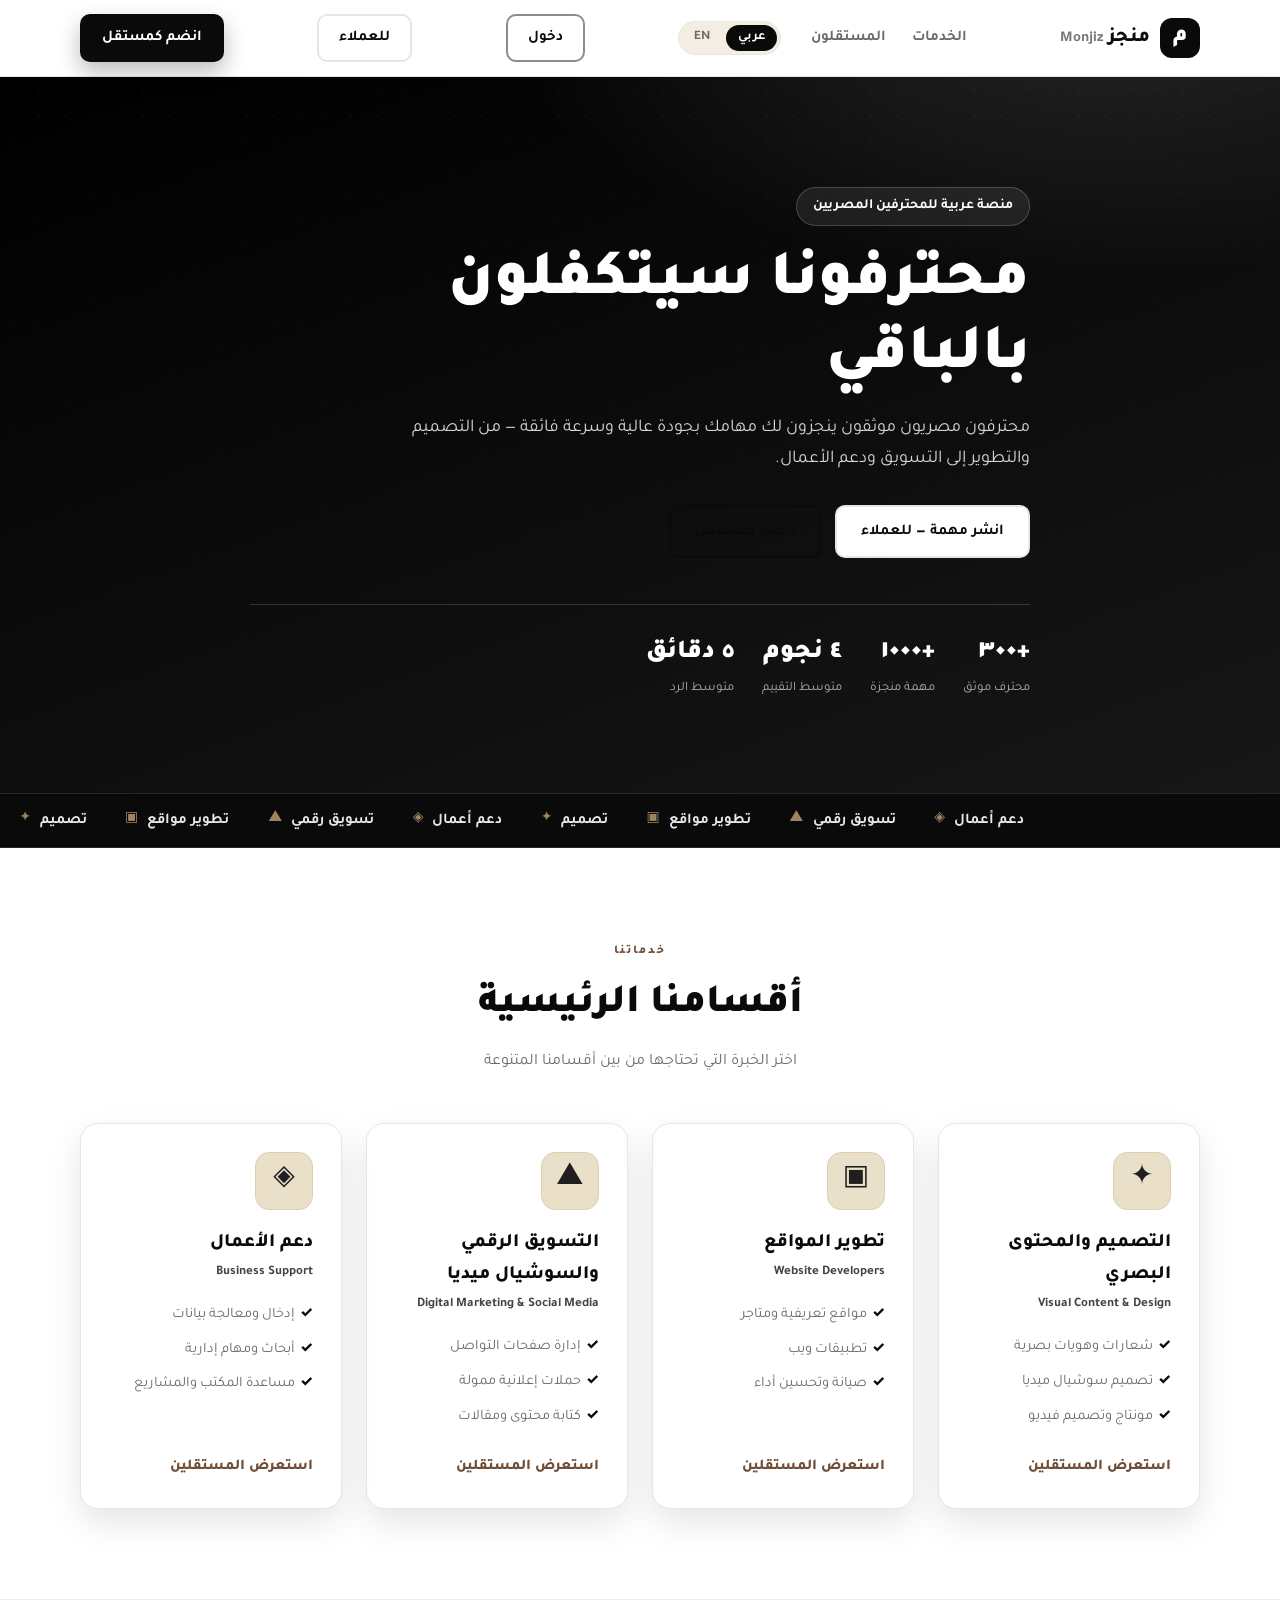
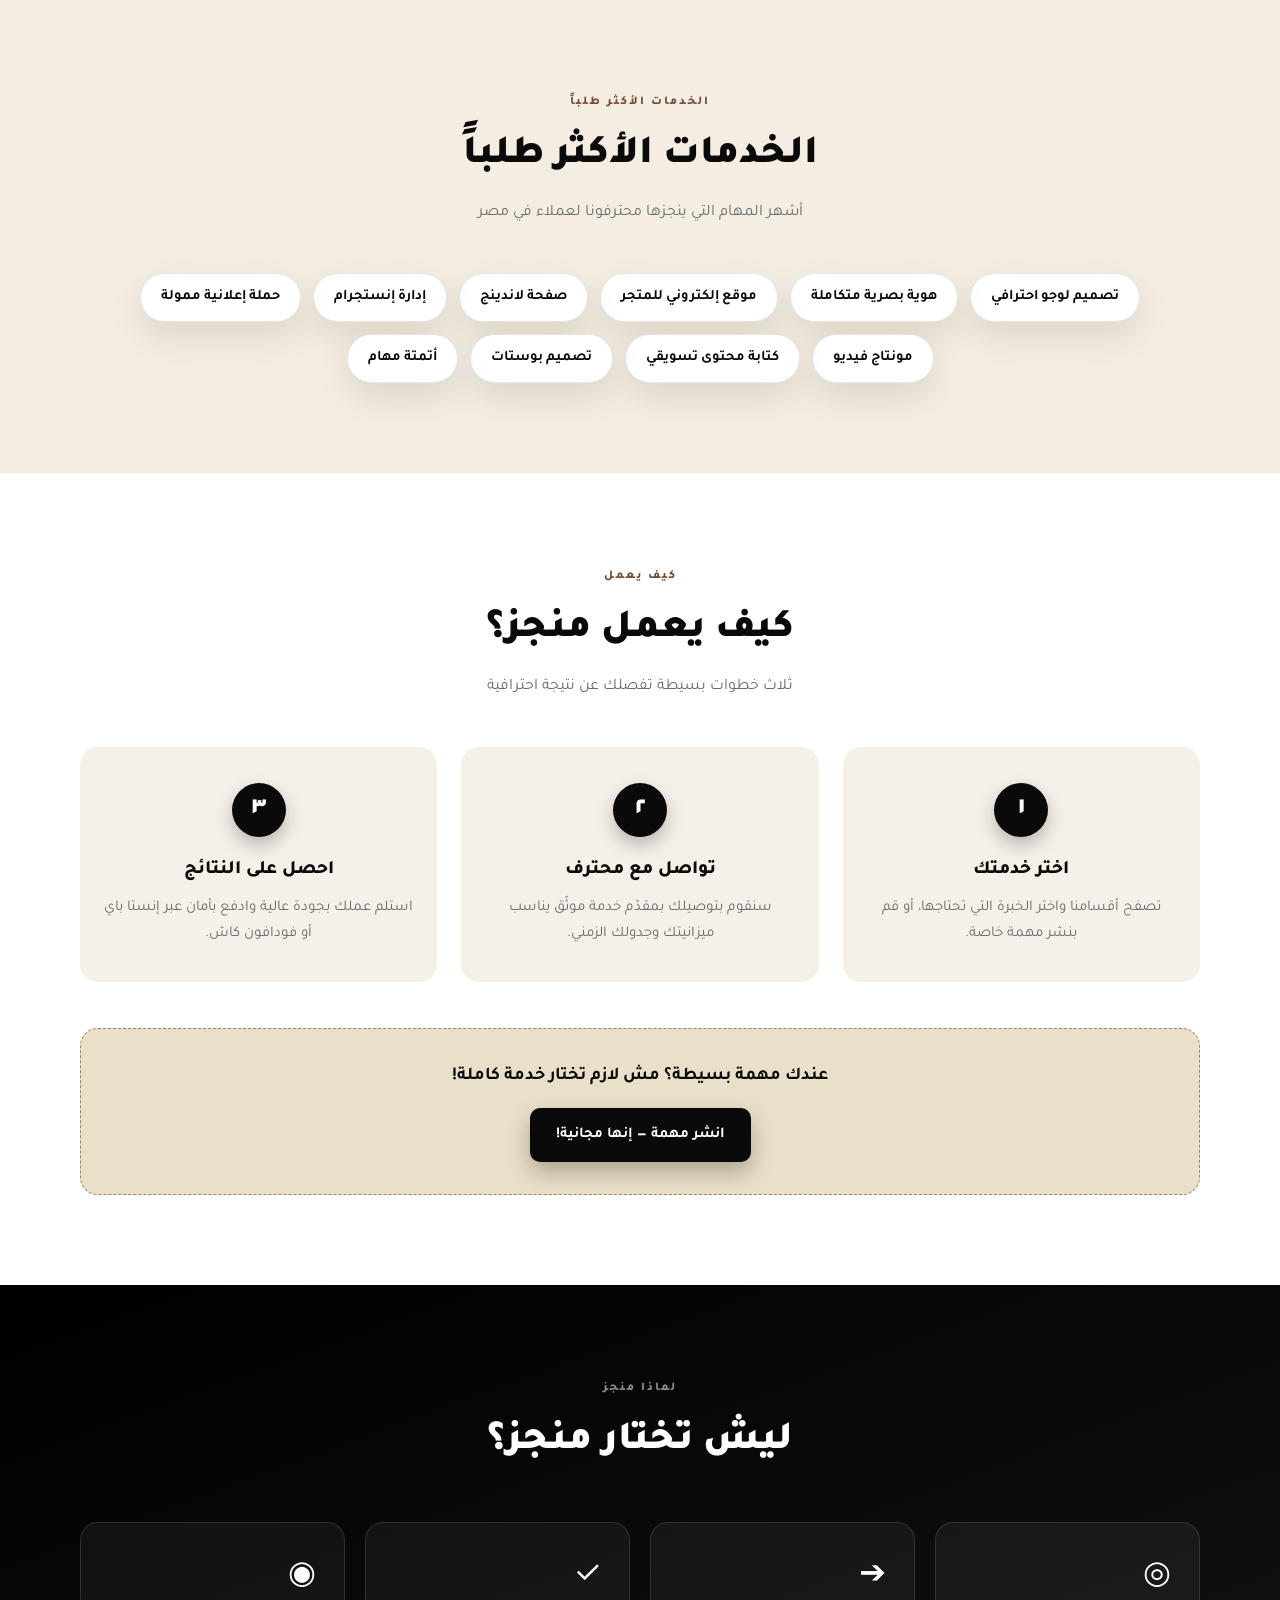
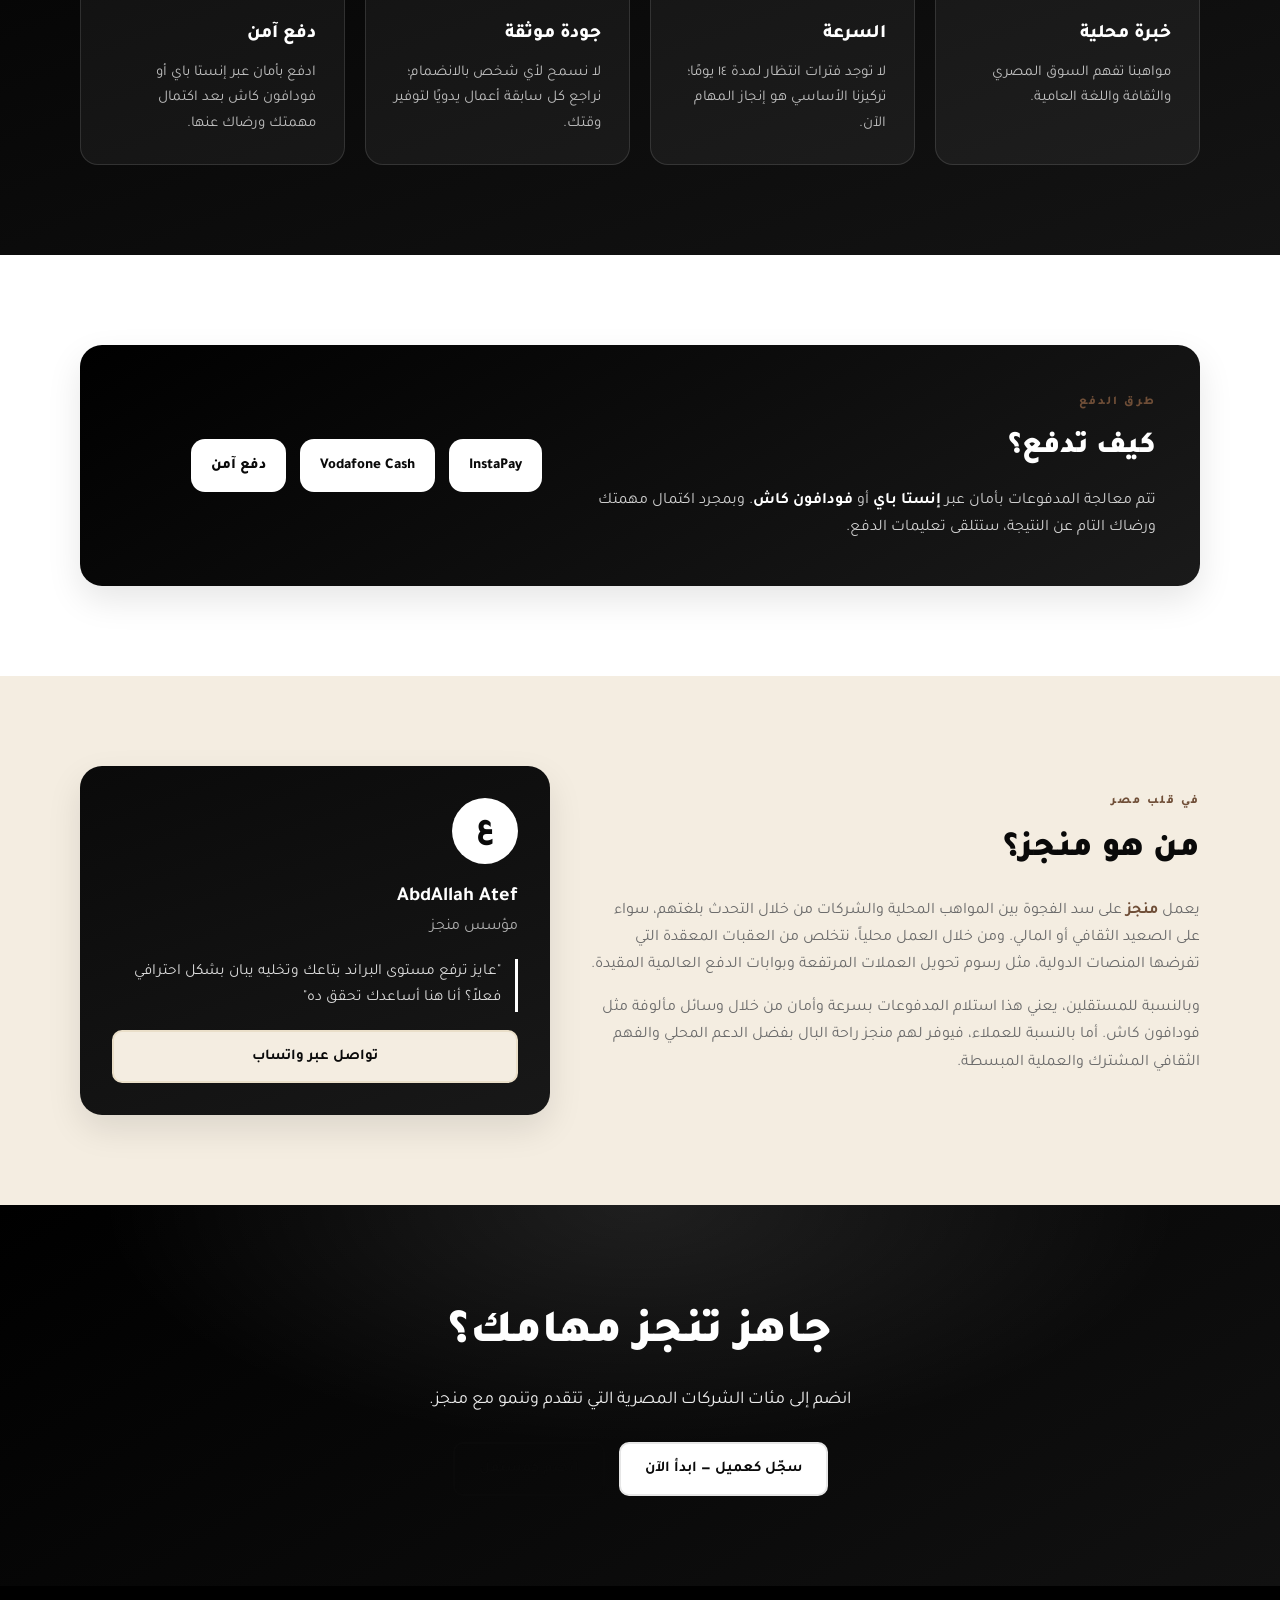
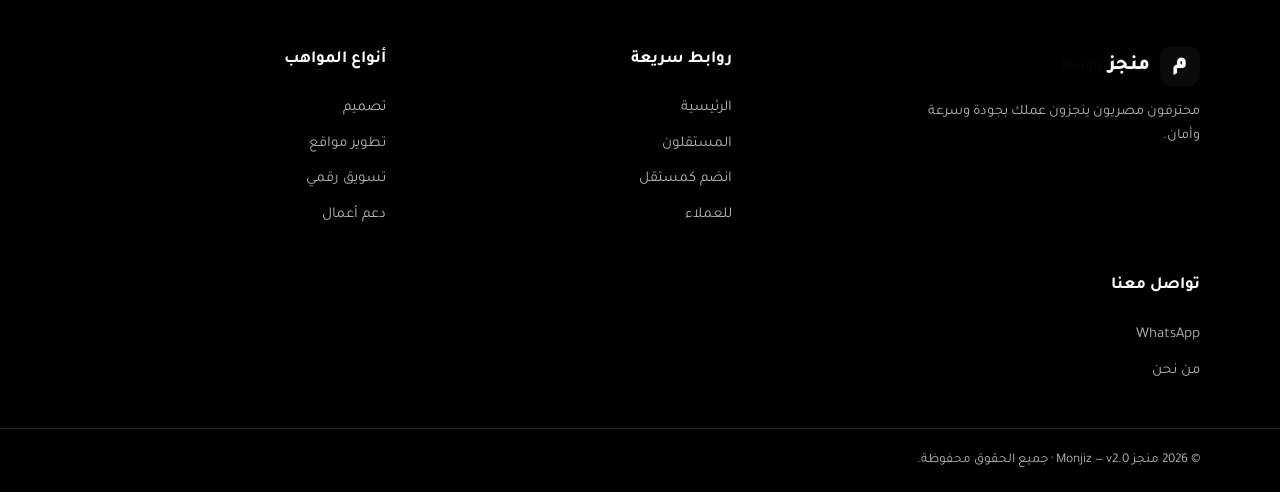
==== commit 782a0dc1: "2.1.4" ====
--- a/index.html
+++ b/index.html
@@ -20,11 +20,8 @@
         <span class="brand-text" data-i18n="brand">منجز <em>Monjiz</em></span>
       </a>
       <nav class="nav-links" id="navLinks">
-        <a href="#services" data-i18n="nav.services">الخدمات</a>
+        <a href="index.html#services" data-i18n="nav.services">الخدمات</a>
         <a href="freelancers.html" data-i18n="nav.freelancers">المستقلون</a>
-        <a href="#how" data-i18n="nav.how">كيف يعمل</a>
-        <a href="#why" data-i18n="nav.why">لماذا منجز</a>
-        <a href="#about" data-i18n="nav.about">من نحن</a>
         <a href="dashboard.html" class="only-user" data-i18n="nav.account" style="display:none">حسابي</a>
         <div class="lang-switch" aria-label="Language"></div>
       </nav>
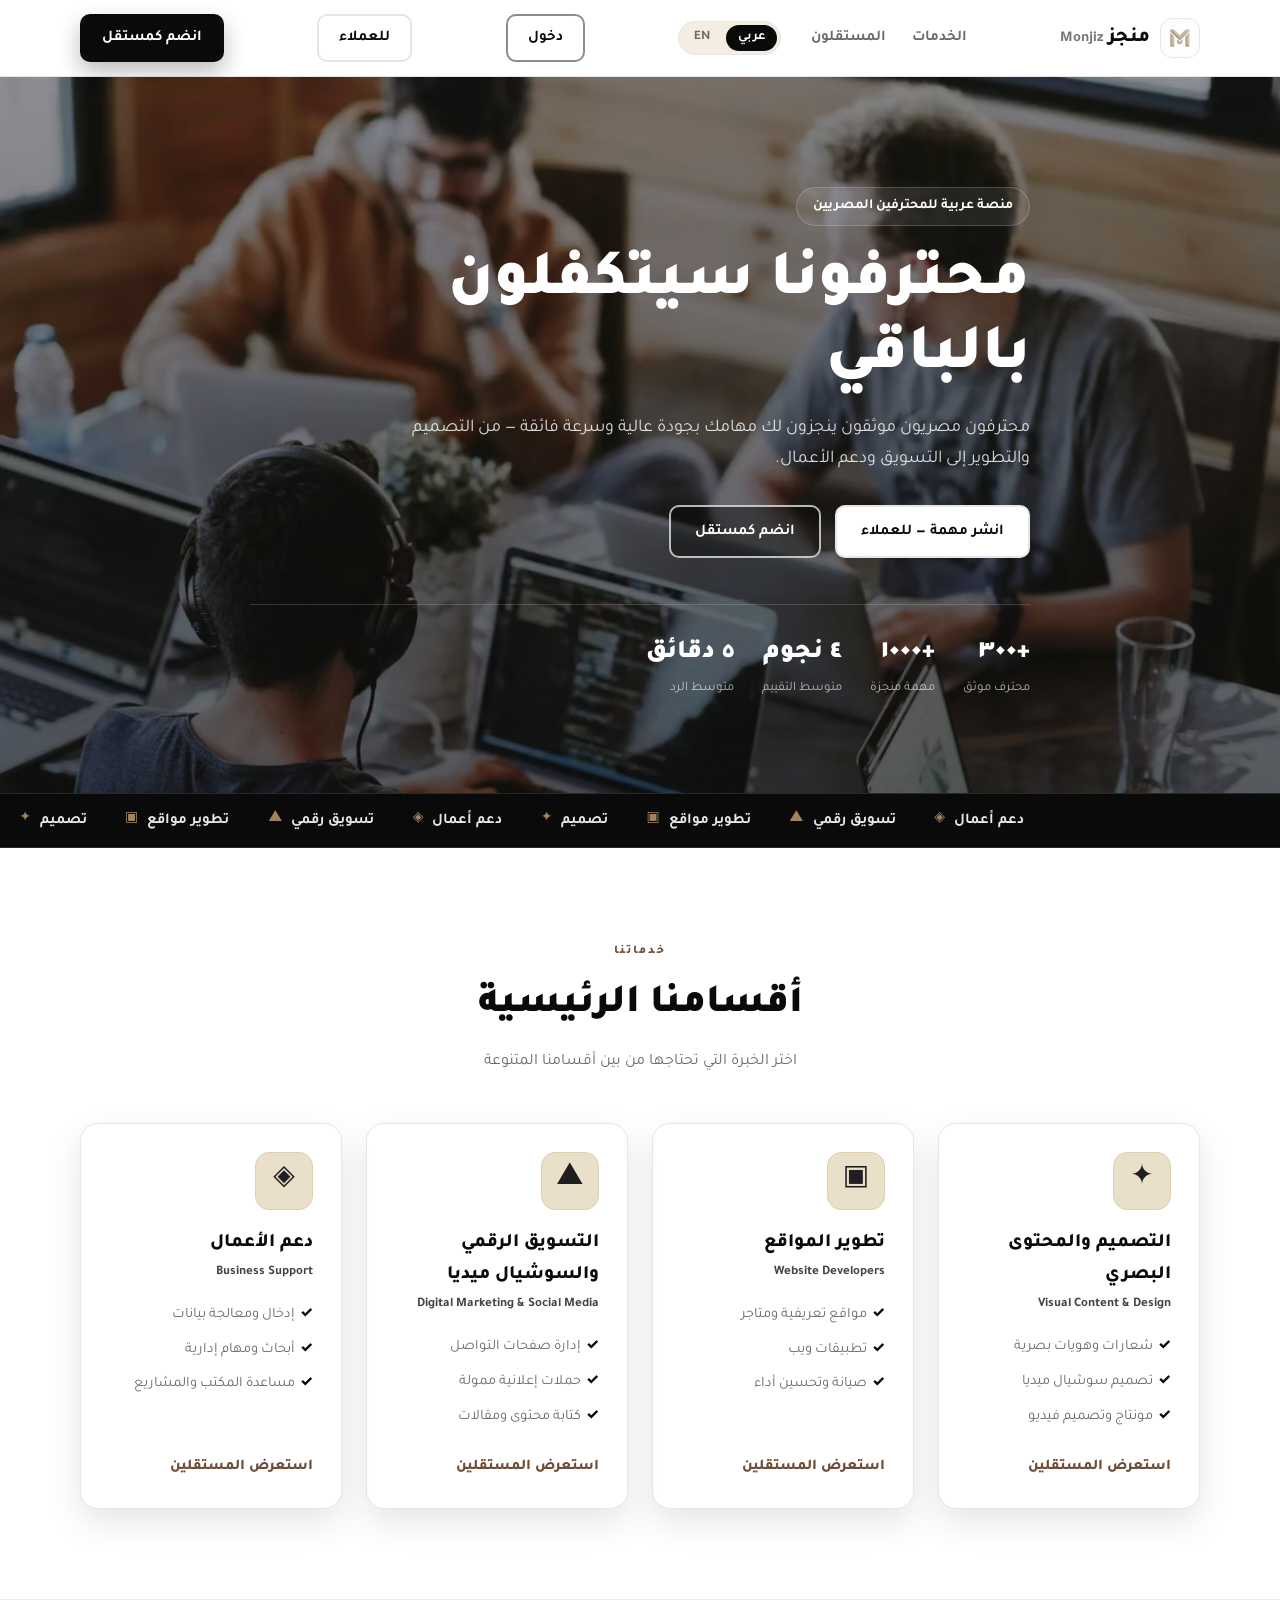
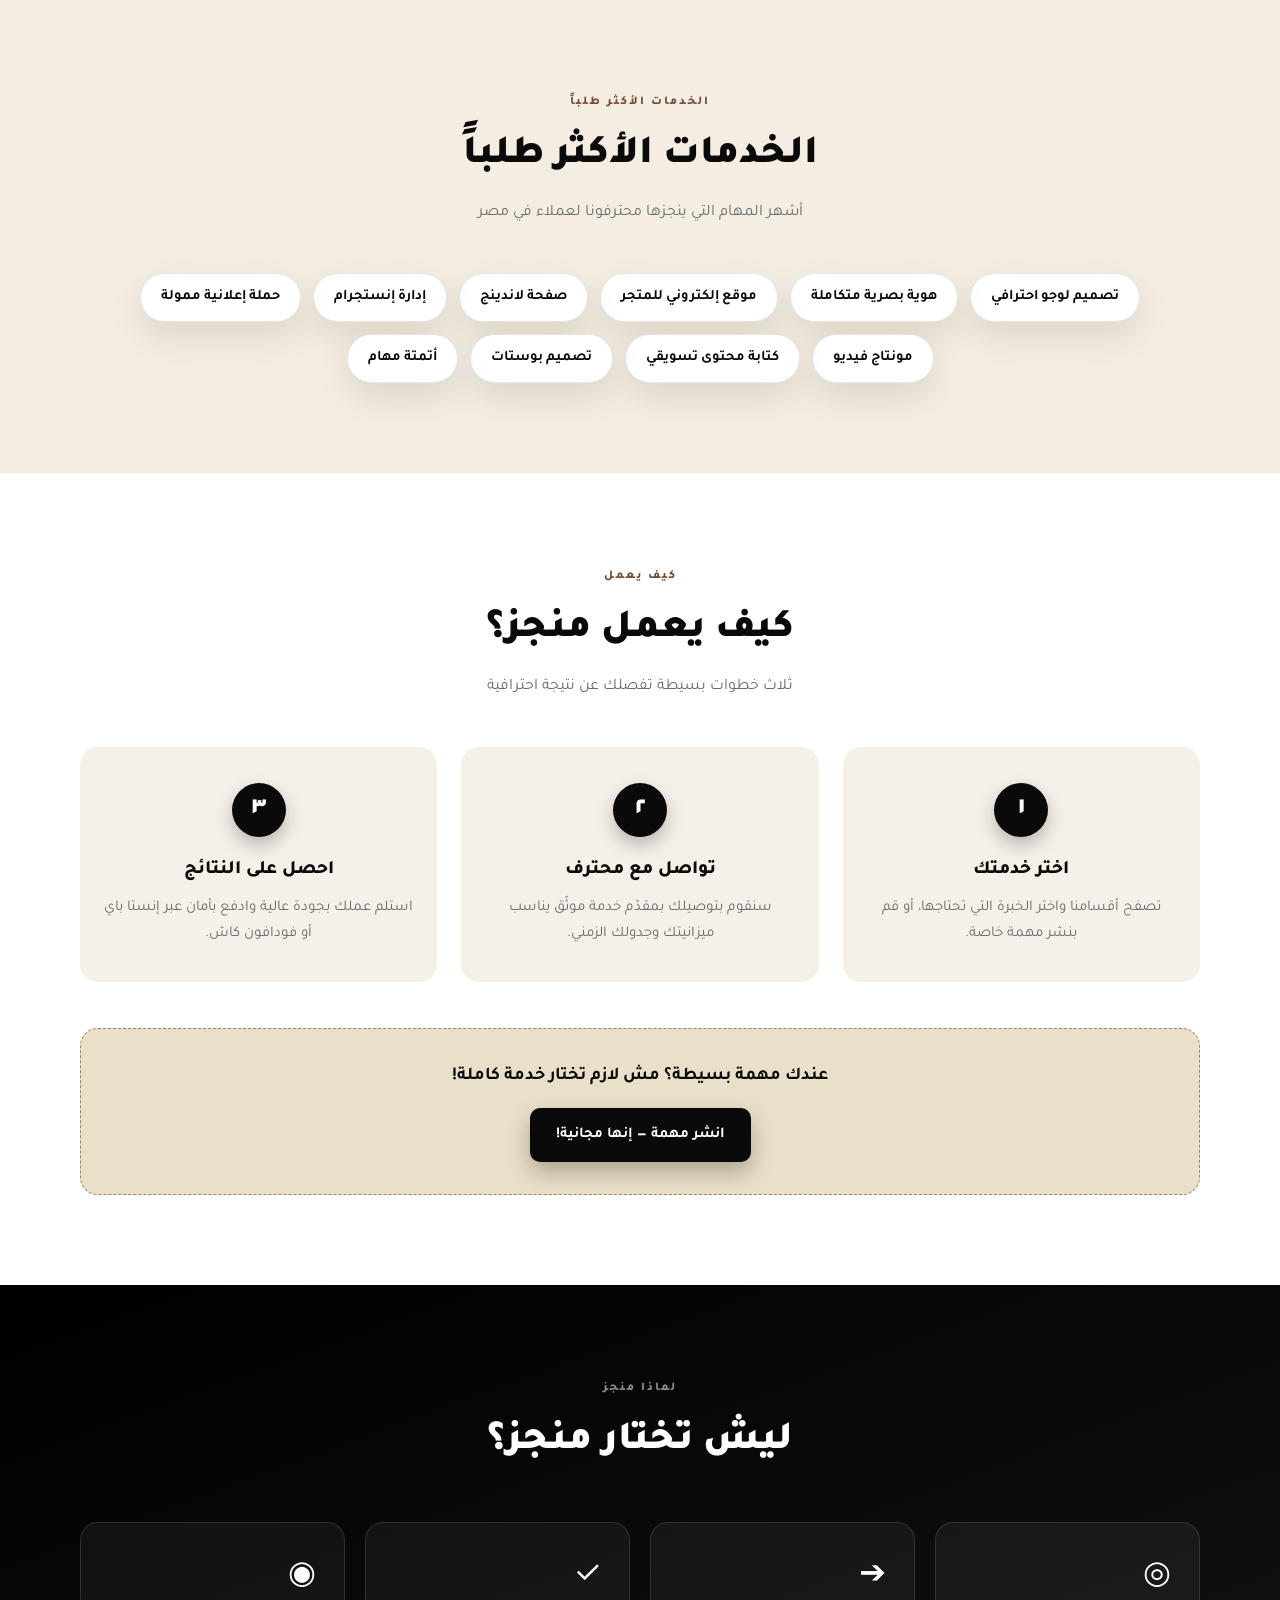
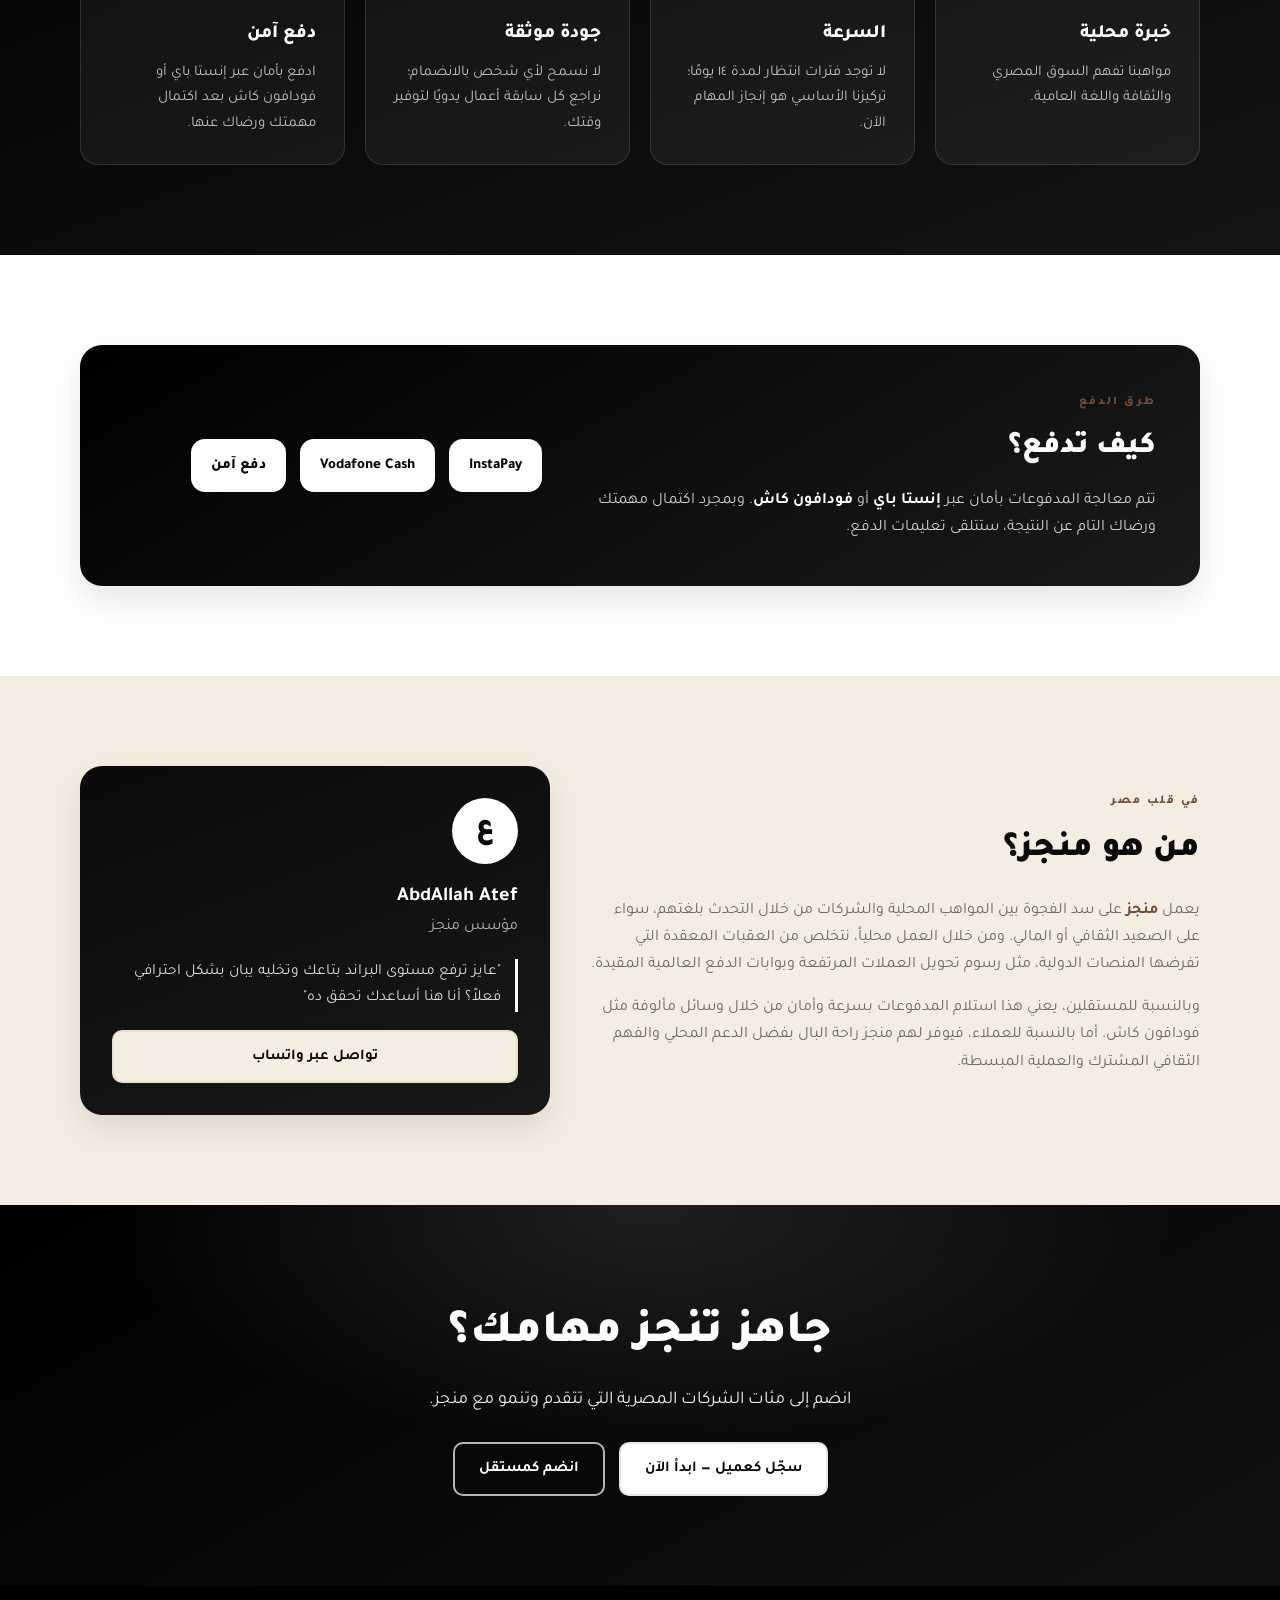
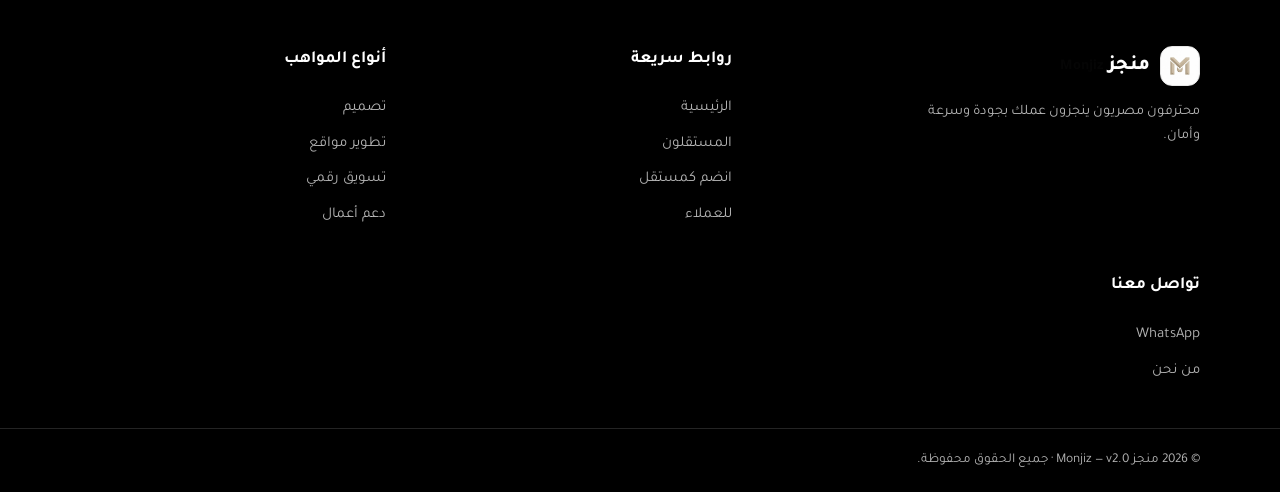
==== commit 1464e29e: "2.1.6" ====
--- a/index.html
+++ b/index.html
@@ -163,17 +163,17 @@
       </div>
       <div class="grid steps">
         <article class="step">
-          <div class="step-num">١</div>
+          <div class="step-num" data-i18n="nums.1">١</div>
           <h3 data-i18n="how.s1t">اختر خدمتك</h3>
           <p data-i18n="how.s1d">تصفح أقسامنا واختر الخبرة التي تحتاجها، أو قم بنشر مهمة خاصة.</p>
         </article>
         <article class="step">
-          <div class="step-num">٢</div>
+          <div class="step-num" data-i18n="nums.2">٢</div>
           <h3 data-i18n="how.s2t">تواصل مع محترف</h3>
           <p data-i18n="how.s2d">سنقوم بتوصيلك بمقدّم خدمة موثّق يناسب ميزانيتك وجدولك الزمني.</p>
         </article>
         <article class="step">
-          <div class="step-num">٣</div>
+          <div class="step-num" data-i18n="nums.3">٣</div>
           <h3 data-i18n="how.s3t">احصل على النتائج</h3>
           <p data-i18n="how.s3d">استلم عملك بجودة عالية وادفع بأمان عبر إنستا باي أو فودافون كاش.</p>
         </article>
--- a/css/style.css
+++ b/css/style.css
@@ -52,7 +52,7 @@
 .btn-dark { background: var(--ink); color: #fff; box-shadow: 0 10px 22px rgba(10,10,10,.28); }
 .btn-dark:hover { background: #000; }
 .btn-light { background: #fff; color: var(--ink); border-color: var(--line); }
-.btn-ghost { background: transparent; color: var(--ink); border-color: var(--ink); }
+.btn-ghost { background: rgba(10,10,10,.45); color: #fff; border-color: rgba(255,255,255,.7); }
 .btn-ghost-light { background: transparent; color: #fff; border-color: rgba(255,255,255,.6); }
 .btn-outline { background: transparent; color: var(--ink); border-color: var(--gray); }
 .btn-whatsapp { background: #25d366; color: #0a0a0a; }
@@ -80,10 +80,11 @@
 .brand { display: flex; align-items: center; gap: 10px; }
 .brand-mark {
   width: 40px; height: 40px;
-  display: grid; place-items: center;
-  background: var(--ink);
-  color: #fff; font-weight: 900; font-size: 22px;
+  display: inline-block;
+  background: url('../img/logo.png') center / cover no-repeat;
+  color: transparent; font-size: 0;
   border-radius: 12px;
+  border: 1px solid var(--line);
 }
 .brand-text { font-weight: 800; font-size: 20px; color: var(--ink); }
 .brand-text em { color: var(--ink); font-weight: 700; font-size: 15px; opacity: .55; }
@@ -101,16 +102,12 @@
   color: #fff;
   padding: 110px 0 90px;
   background:
-    radial-gradient(1000px 450px at 85% -10%, rgba(255,255,255,.12), transparent 60%),
-    linear-gradient(160deg, #000, #171717);
+    linear-gradient(rgba(10,10,10,.30), rgba(10,10,10,.55)),
+    url('../img/hero-bg.avif') center / cover no-repeat;
   overflow: hidden;
-}
-.hero-bg {
-  position: absolute; inset: 0;
-  background-image: radial-gradient(rgba(255,255,255,.06) 1px, transparent 1px);
-  background-size: 26px 26px;
-  mask-image: linear-gradient(180deg, rgba(0,0,0,.6), transparent);
-}
+  background-attachment: scroll;
+}
+.hero-bg { display: none; }
 .hero-inner { position: relative; max-width: 780px; }
 .hero-tag {
   display: inline-block;
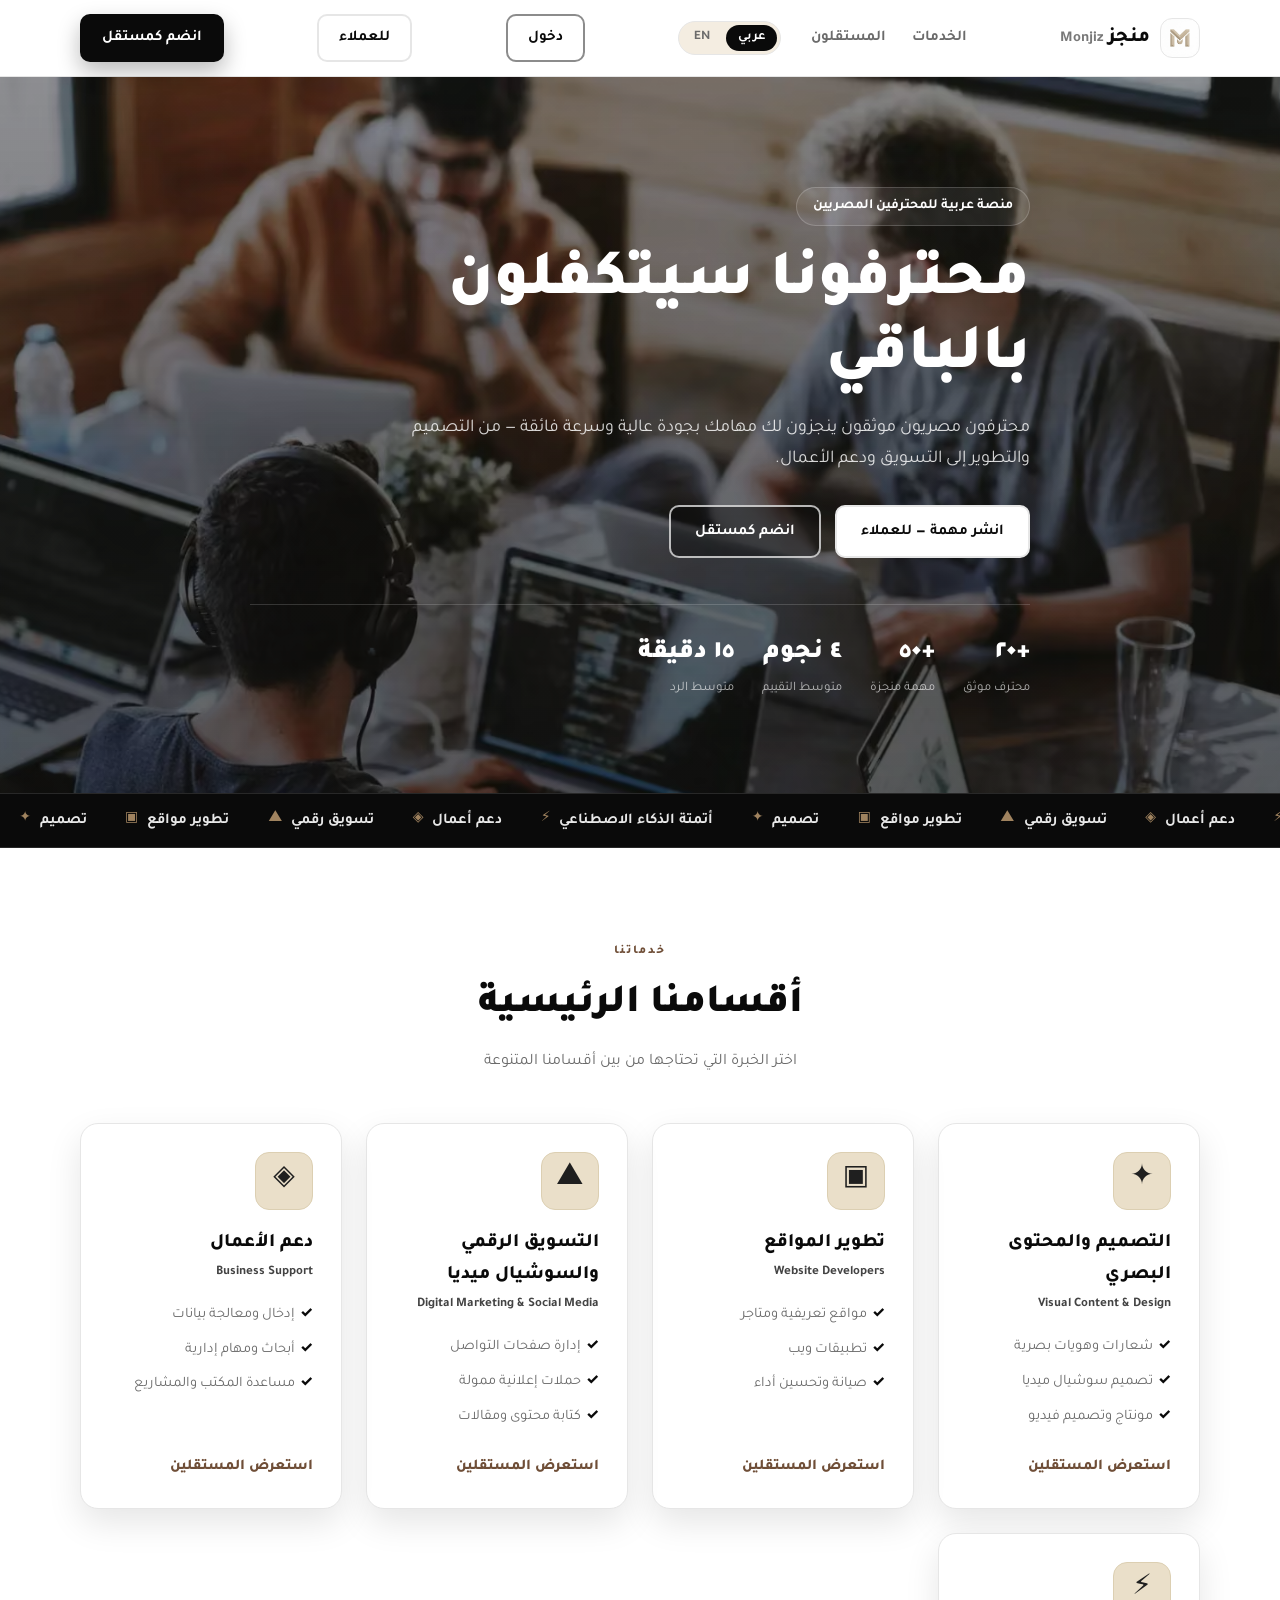
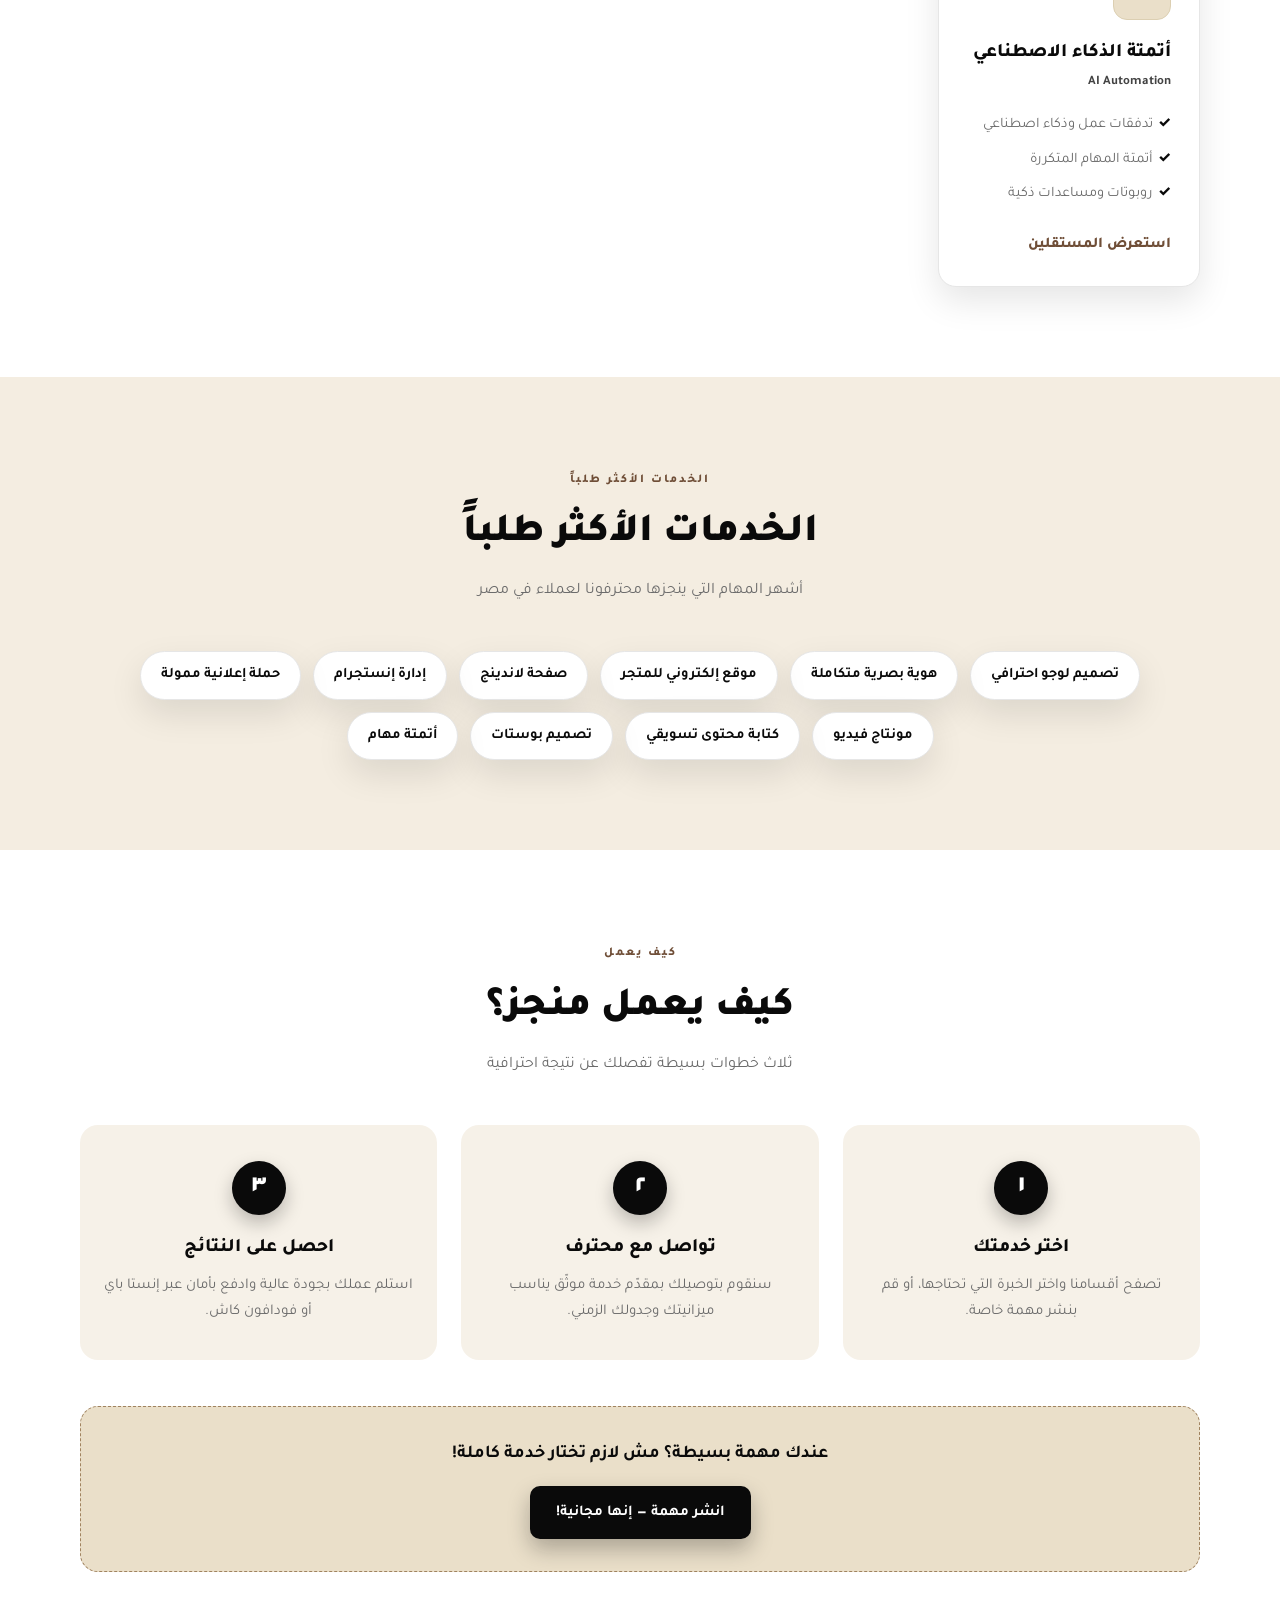
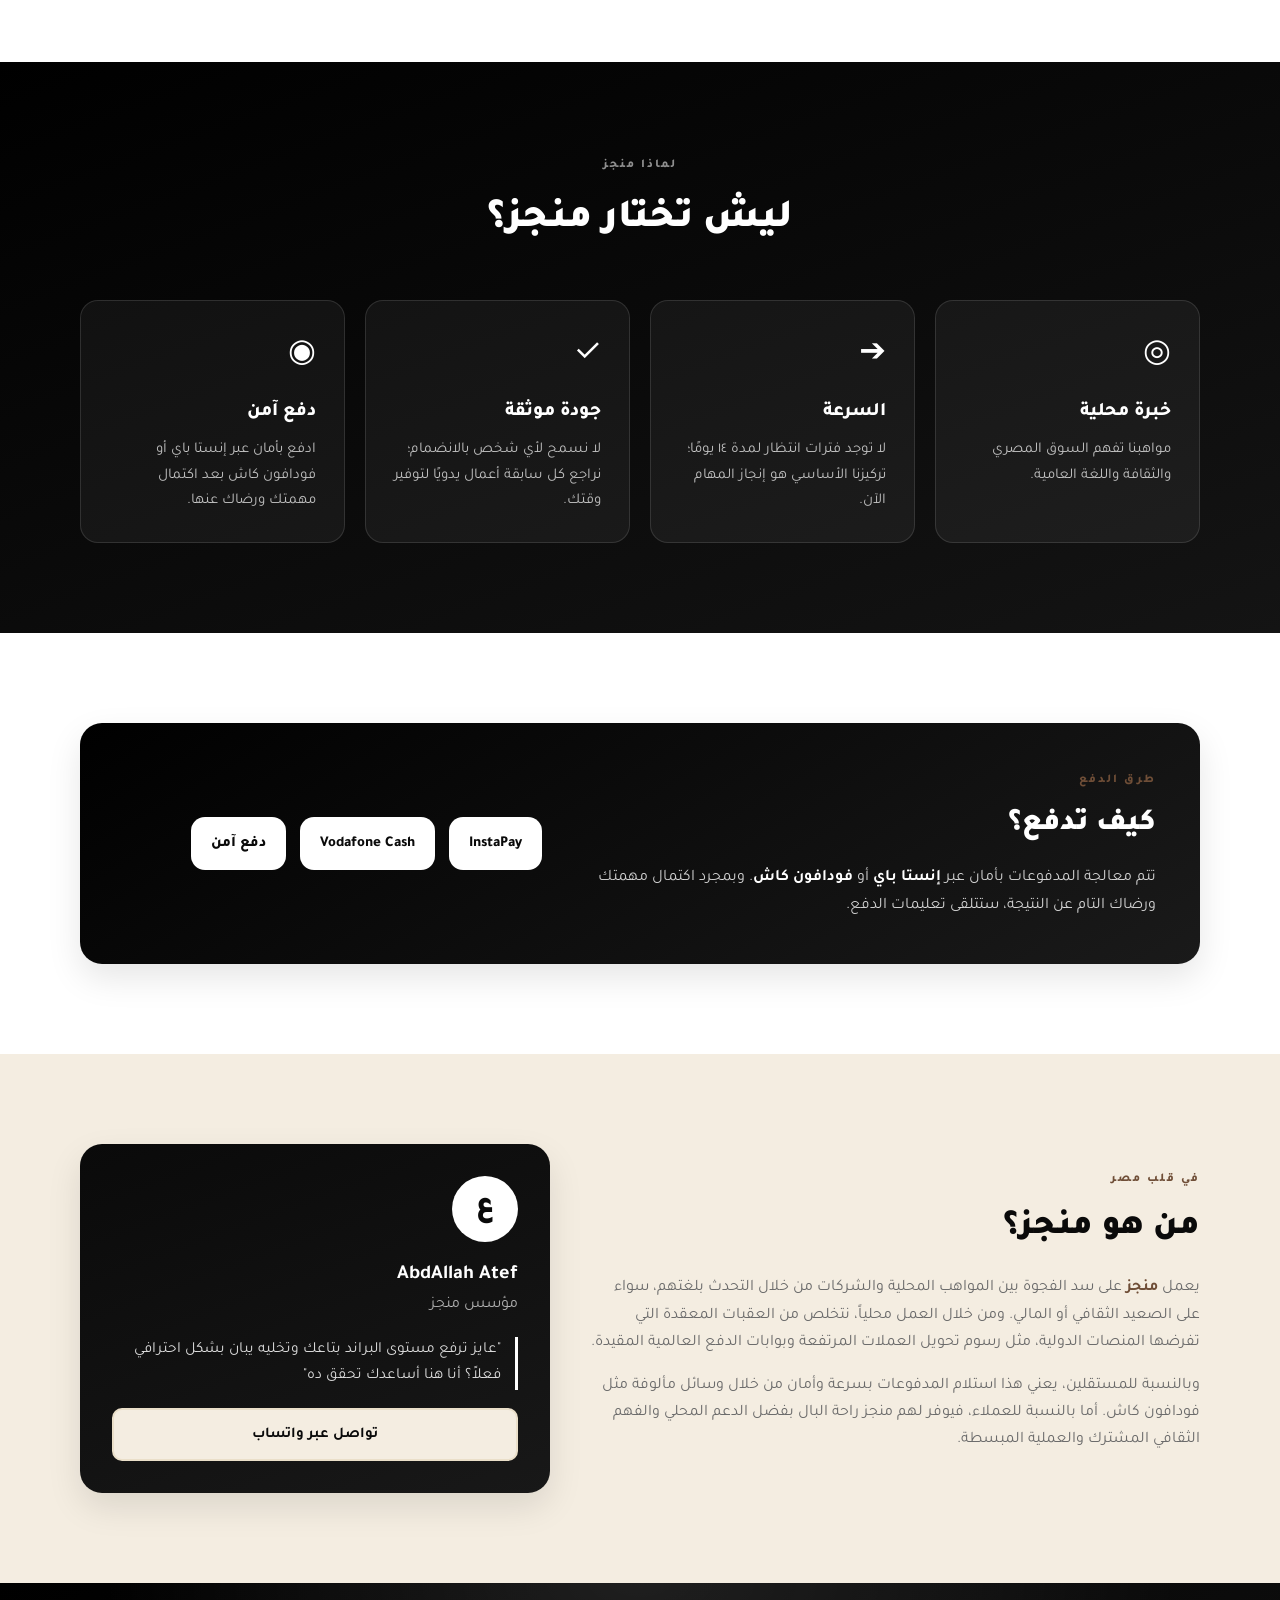
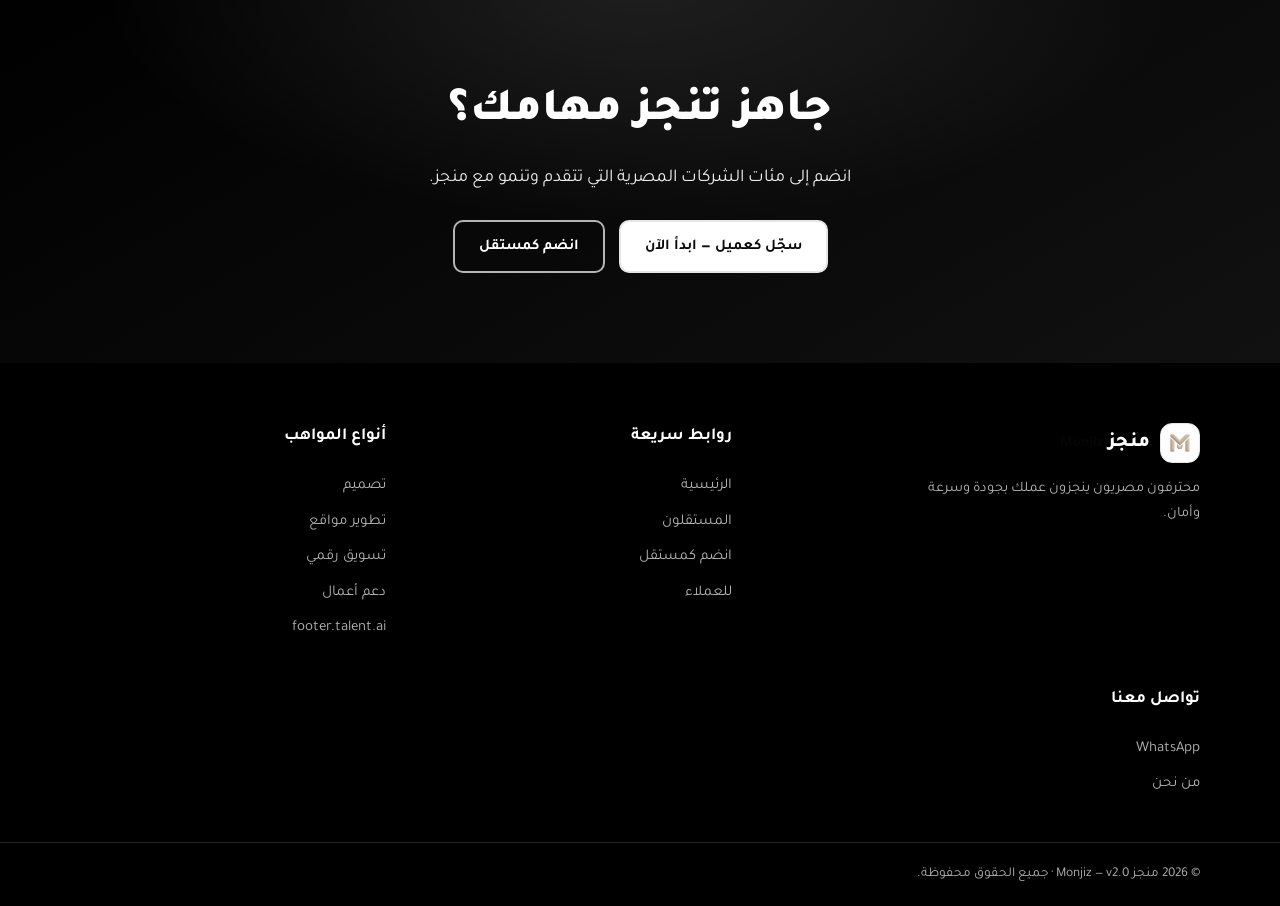
==== commit 382bc815: "2.2.0" ====
--- a/index.html
+++ b/index.html
@@ -63,12 +63,14 @@
         <a class="marquee-item" href="freelancers.html?niche=web"><span class="mico">▣</span><span data-i18n="niche.web">تطوير مواقع</span></a>
         <a class="marquee-item" href="freelancers.html?niche=marketing"><span class="mico">▲</span><span data-i18n="niche.marketing">تسويق رقمي</span></a>
         <a class="marquee-item" href="freelancers.html?niche=business"><span class="mico">◈</span><span data-i18n="niche.business">دعم أعمال</span></a>
+        <a class="marquee-item" href="freelancers.html?niche=ai"><span class="mico">⚡</span><span data-i18n="niche.ai">أتمتة الذكاء الاصطناعي</span></a>
       </div>
       <div class="marquee-content" aria-hidden="true">
         <a class="marquee-item" href="freelancers.html?niche=design" tabindex="-1"><span class="mico">✦</span><span data-i18n="niche.design">تصميم</span></a>
         <a class="marquee-item" href="freelancers.html?niche=web" tabindex="-1"><span class="mico">▣</span><span data-i18n="niche.web">تطوير مواقع</span></a>
         <a class="marquee-item" href="freelancers.html?niche=marketing" tabindex="-1"><span class="mico">▲</span><span data-i18n="niche.marketing">تسويق رقمي</span></a>
         <a class="marquee-item" href="freelancers.html?niche=business" tabindex="-1"><span class="mico">◈</span><span data-i18n="niche.business">دعم أعمال</span></a>
+        <a class="marquee-item" href="freelancers.html?niche=ai" tabindex="-1"><span class="mico">⚡</span><span data-i18n="niche.ai">أتمتة الذكاء الاصطناعي</span></a>
       </div>
     </div>
   </div>
@@ -125,6 +127,17 @@
             <li data-i18n="services.biz3">مساعدة المكتب والمشاريع</li>
           </ul>
           <a href="freelancers.html?niche=business" class="card-link" data-i18n="services.browse">استعرض المستقلين</a>
+        </article>
+        <article class="service-card">
+          <div class="card-icon">⚡</div>
+          <h3 data-i18n="services.aiT">أتمتة الذكاء الاصطناعي</h3>
+          <p data-i18n="services.aiS">AI Automation</p>
+          <ul>
+            <li data-i18n="services.ai1">تدفقات عمل وذكاء اصطناعي</li>
+            <li data-i18n="services.ai2">أتمتة المهام المتكررة</li>
+            <li data-i18n="services.ai3">روبوتات ومساعدات ذكية</li>
+          </ul>
+          <a href="freelancers.html?niche=ai" class="card-link" data-i18n="services.browse">استعرض المستقلين</a>
         </article>
       </div>
     </div>
@@ -274,6 +287,7 @@
         <a href="freelancers.html?niche=web" data-i18n="footer.talent.web">تطوير مواقع</a>
         <a href="freelancers.html?niche=marketing" data-i18n="footer.talent.marketing">تسويق رقمي</a>
         <a href="freelancers.html?niche=business" data-i18n="footer.talent.business">دعم أعمال</a>
+        <a href="freelancers.html?niche=ai" data-i18n="footer.talent.ai">أتمتة الذكاء الاصطناعي</a>
       </div>
       <div class="footer-col">
         <h4 data-i18n="footer.contact">تواصل معنا</h4>
--- a/css/style.css
+++ b/css/style.css
@@ -148,7 +148,7 @@
 .marquee-track {
   display: flex;
   width: max-content;
-  animation: marqueeRight 26s linear infinite;
+  animation: marqueeRight 12s linear infinite;
 }
 .marquee:hover .marquee-track { animation-play-state: paused; }
 .marquee-content {
@@ -597,23 +597,129 @@
 /* ===== Responsive ===== */
 @media (max-width: 900px) {
   .pay-card, .about-wrap, .footer-grid, .row2 { grid-template-columns: 1fr; }
+  .services-grid, .why-grid, .steps { grid-template-columns: repeat(2, minmax(0, 1fr)); }
 }
 @media (max-width: 800px) {
+  .nav-inner {
+    flex-wrap: wrap;
+    gap: 12px;
+    padding-block: 12px;
+  }
+  .brand-text { font-size: 18px; }
   .nav-toggle { display: flex; }
+  .btn-nav { display: none; }
   .nav-links {
     position: absolute;
-    top: 100%; left: 0; right: 0;
+    top: calc(100% + 4px);
+    left: 0;
+    right: 0;
     flex-direction: column;
-    background: #fff;
-    padding: 10px 5%;
-    gap: 4px;
+    align-items: stretch;
+    background: rgba(255, 255, 255, 0.98);
+    padding: 12px 5%;
+    gap: 0;
+    border: 1px solid var(--line);
+    border-radius: 0 0 18px 18px;
+    box-shadow: 0 16px 32px rgba(10,10,10,.08);
+    display: none;
+  }
+  .nav-links.open { display: flex; }
+  .nav-links a {
+    padding: 12px 0;
     border-bottom: 1px solid var(--line);
-    display: none;
-  }
-  .nav-links.open { display: flex; }
-  .nav-links a { padding: 12px 0; border-bottom: 1px solid var(--line); }
+    font-size: 15px;
+    text-align: center;
+  }
+  .nav-links a:last-child {
+    border-bottom: none;
+  }
+  .nav-links .lang-switch {
+    justify-content: center;
+    margin: 10px 0 8px;
+  }
   .section { padding: 64px 0; }
-  .hero { padding: 70px 0 60px; }
+  .hero { padding: 72px 0 56px; }
+  .hero-inner { max-width: 100%; }
+  .hero-actions {
+    flex-direction: column;
+    align-items: stretch;
+    gap: 12px;
+  }
+  .hero-actions .btn {
+    width: 100%;
+    text-align: center;
+  }
+  .hero-stats {
+    display: grid;
+    grid-template-columns: repeat(2, minmax(0, 1fr));
+    gap: 18px 12px;
+  }
+  .stat strong { font-size: 22px; }
   .auth-page { padding-top: 60px; }
   .auth-card { padding: 28px; }
 }
+@media (max-width: 560px) {
+  .container { width: min(90%, 1120px); }
+  .brand { gap: 8px; }
+  .brand-mark {
+    width: 34px;
+    height: 34px;
+    border-radius: 10px;
+    font-size: 19px;
+  }
+  .brand-text { font-size: 17px; }
+  .hero-tag { font-size: 12px; }
+  .hero-title { font-size: clamp(30px, 10vw, 46px); }
+  .hero-sub { font-size: 16px; }
+  .hero-stats { grid-template-columns: 1fr; }
+  .services-grid, .steps, .why-grid { grid-template-columns: 1fr; }
+  .section-head { margin-bottom: 32px; }
+  .service-card, .step, .why-item, .about-card, .pay-card, .auth-card {
+    padding: 22px 18px;
+  }
+  .free-cta { padding: 24px 18px; }
+  .free-cta p { font-size: 16px; }
+  .pay-methods { flex-direction: column; }
+  .pay-badge { width: 100%; text-align: center; }
+  .start-actions {
+    flex-direction: column;
+    align-items: stretch;
+  }
+  .start-actions .btn {
+    width: 100%;
+    text-align: center;
+  }
+  .footer-grid {
+    grid-template-columns: 1fr;
+    gap: 26px;
+    padding-top: 42px;
+  }
+  .listing-toolbar {
+    align-items: stretch;
+    flex-direction: column;
+  }
+  .toolbar-actions,
+  .search,
+  .toolbar-select {
+    width: 100%;
+  }
+  .toolbar-actions { flex-direction: column; }
+  .search { justify-content: space-between; }
+  .search input { width: 100%; }
+  .niche-tabs a {
+    flex: 1 1 calc(50% - 8px);
+    text-align: center;
+  }
+  .fc-foot {
+    flex-direction: column;
+    align-items: flex-start;
+  }
+  .fc-actions {
+    width: 100%;
+    flex-direction: row;
+  }
+  .fc-actions .btn {
+    flex: 1;
+    text-align: center;
+  }
+}
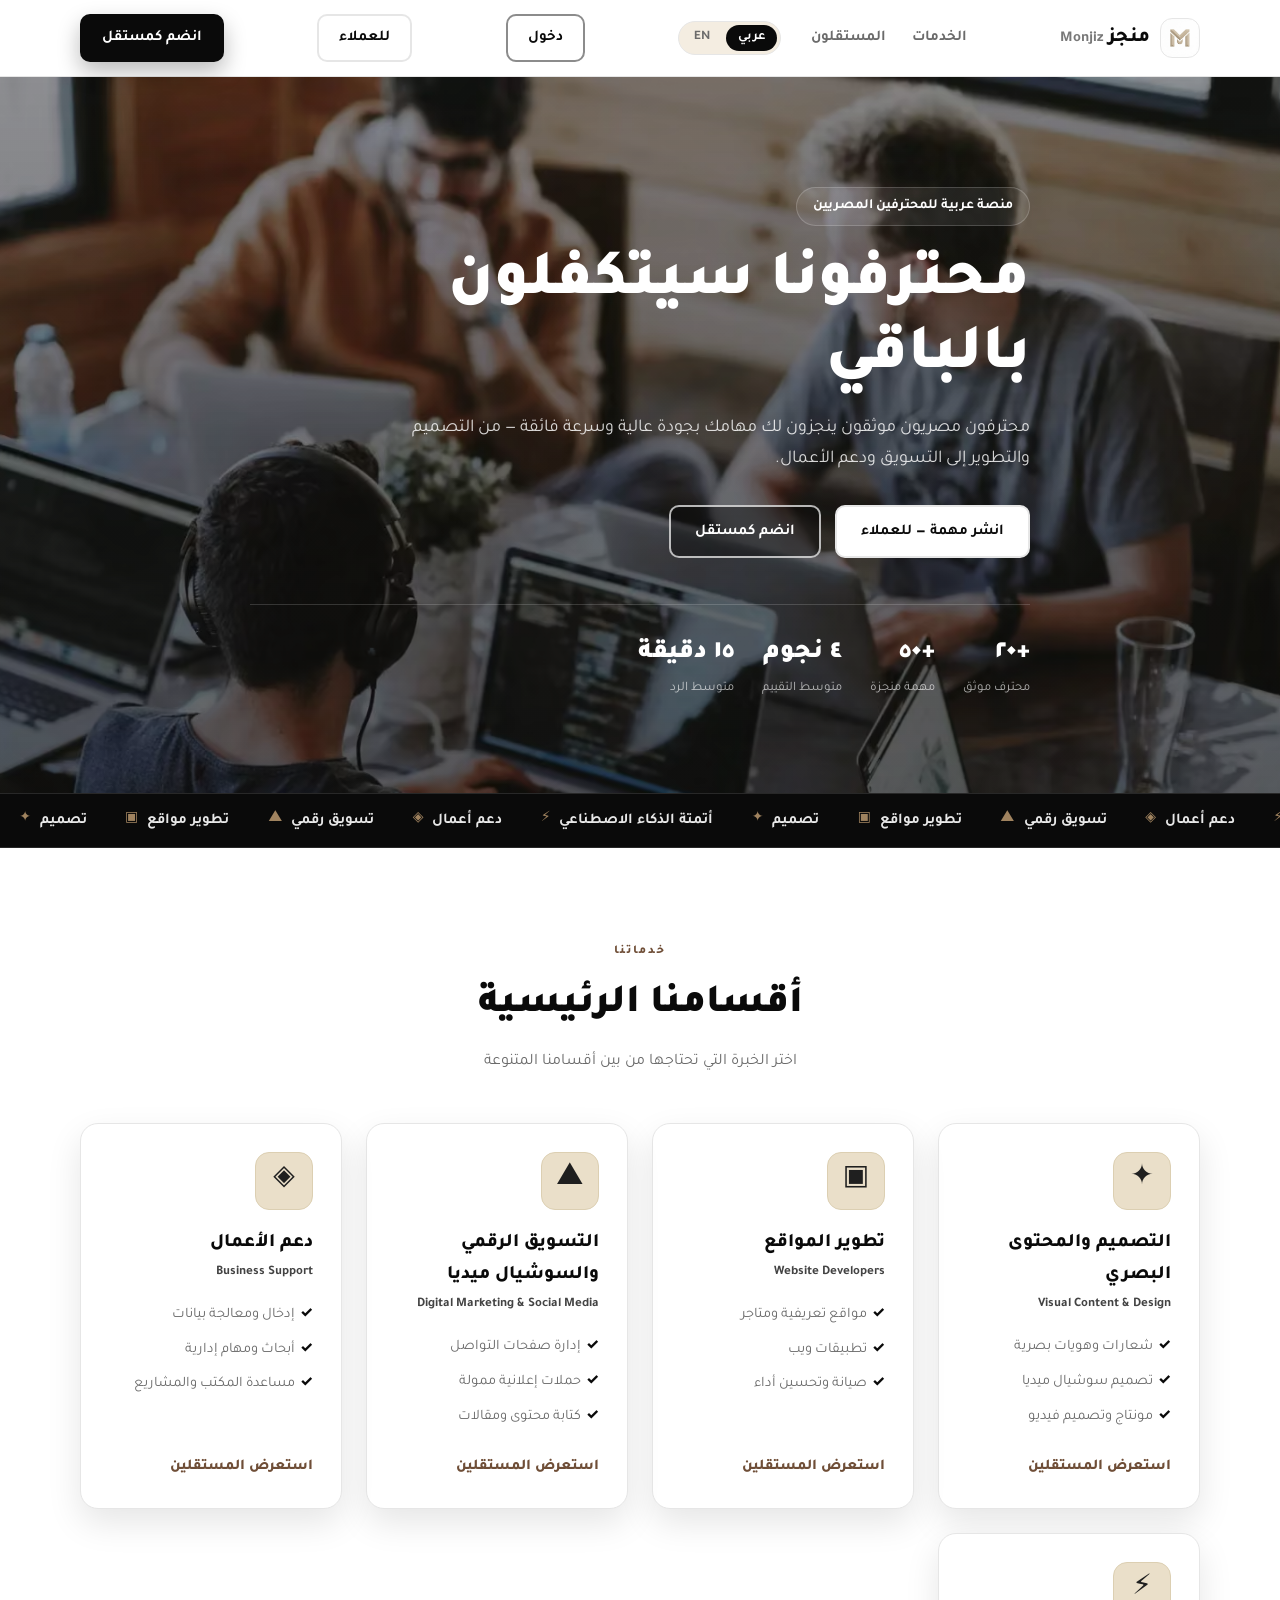
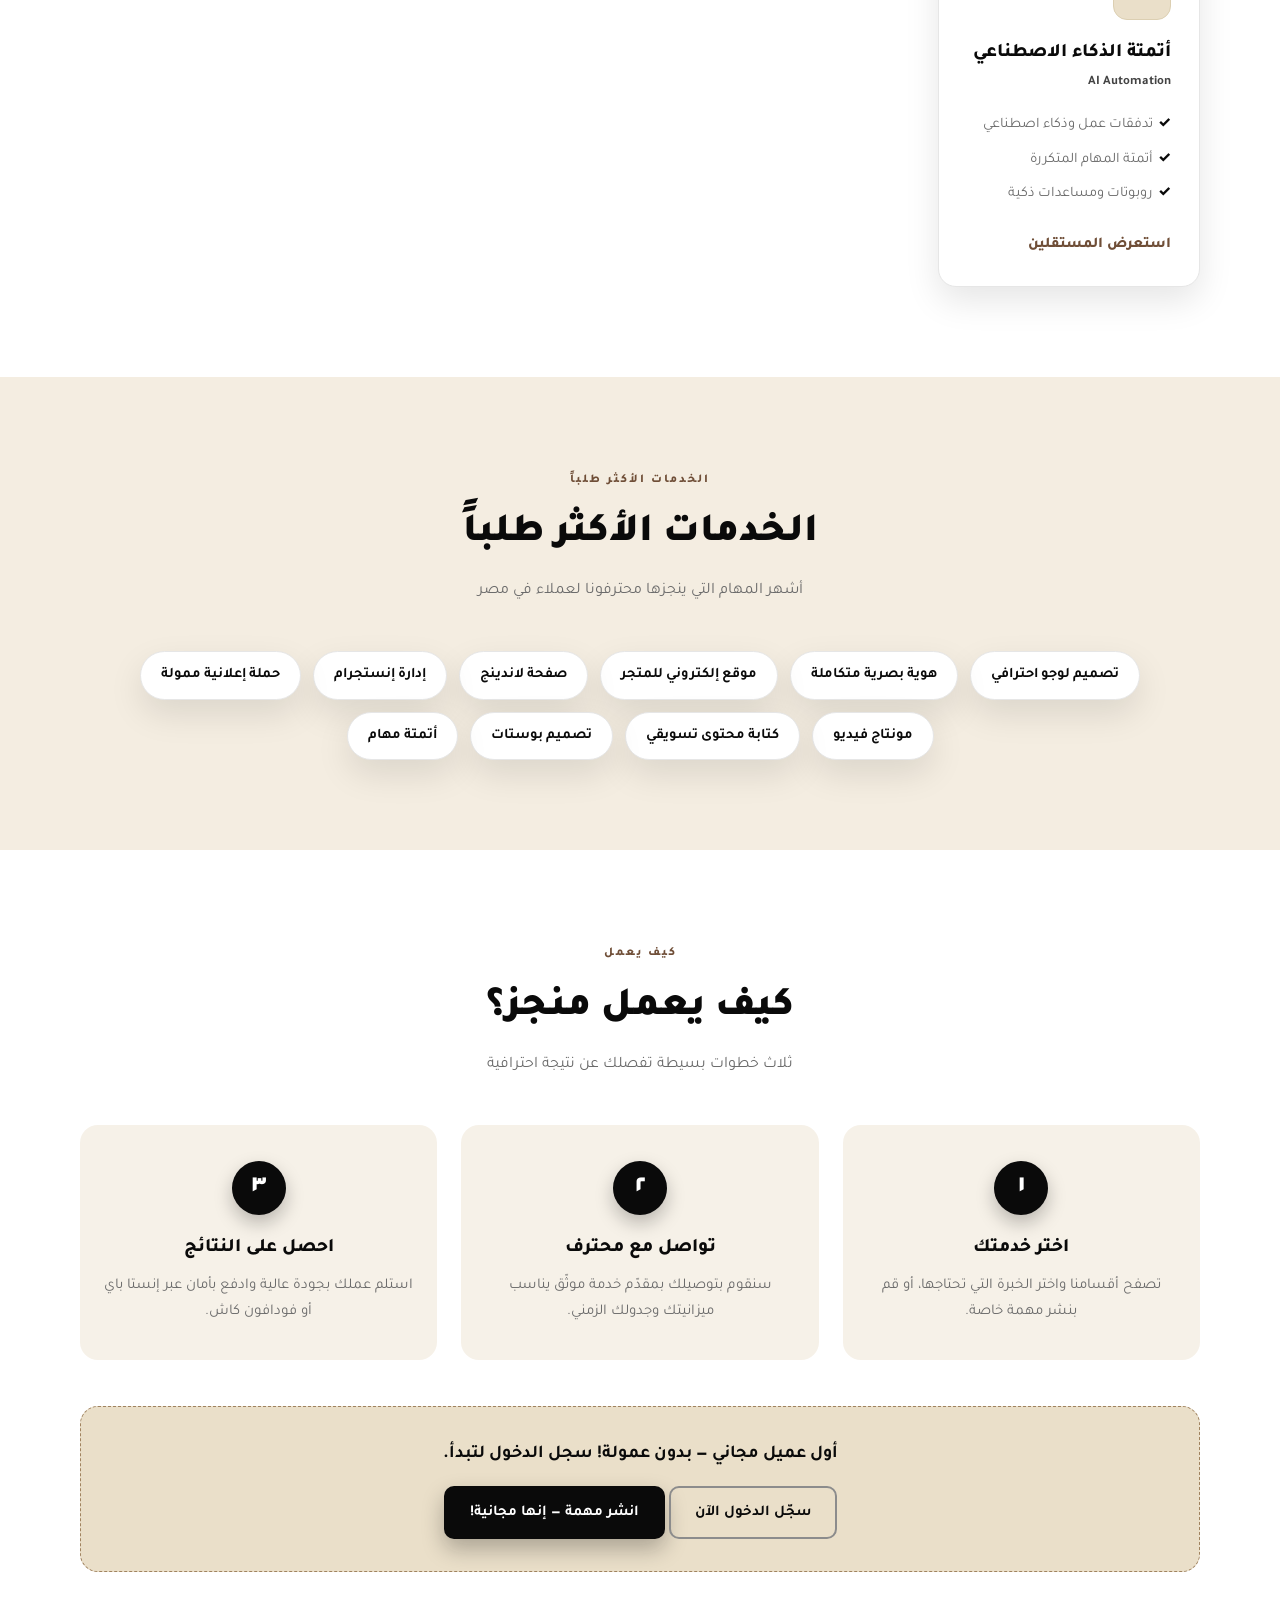
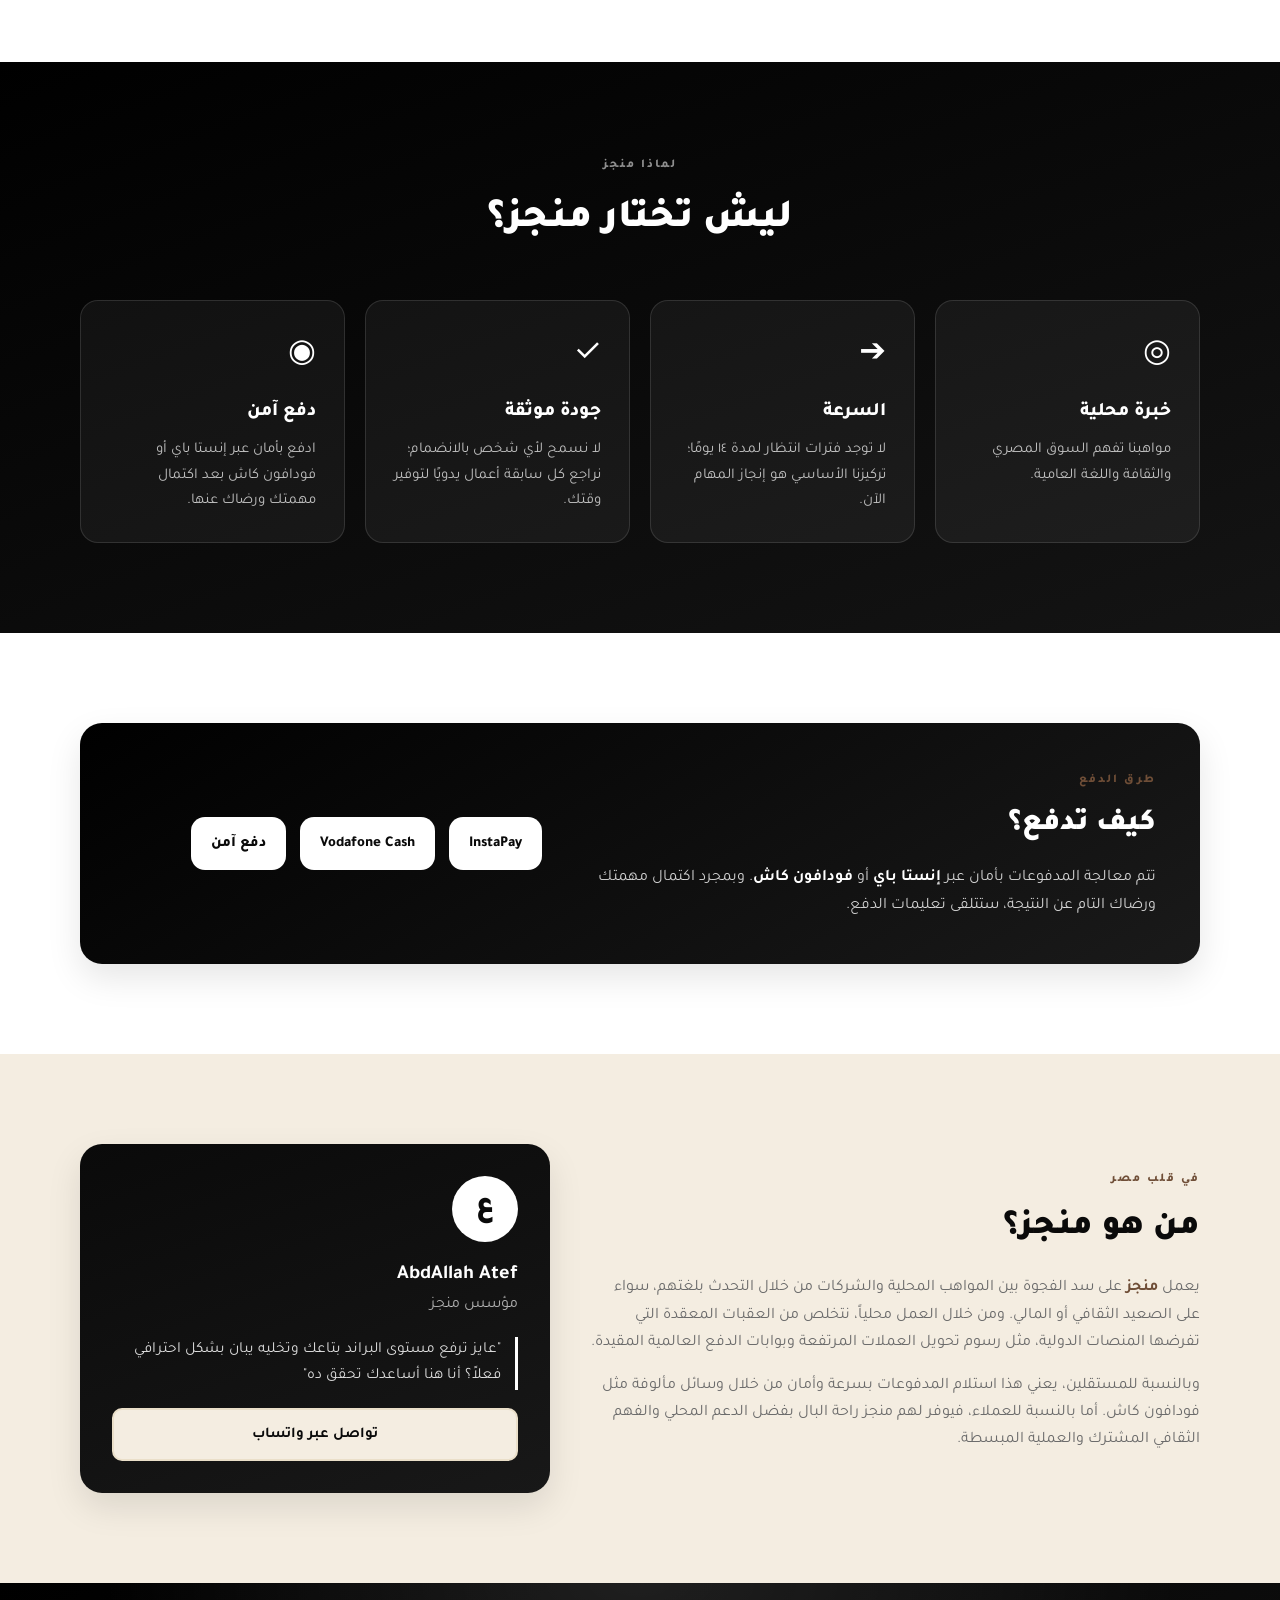
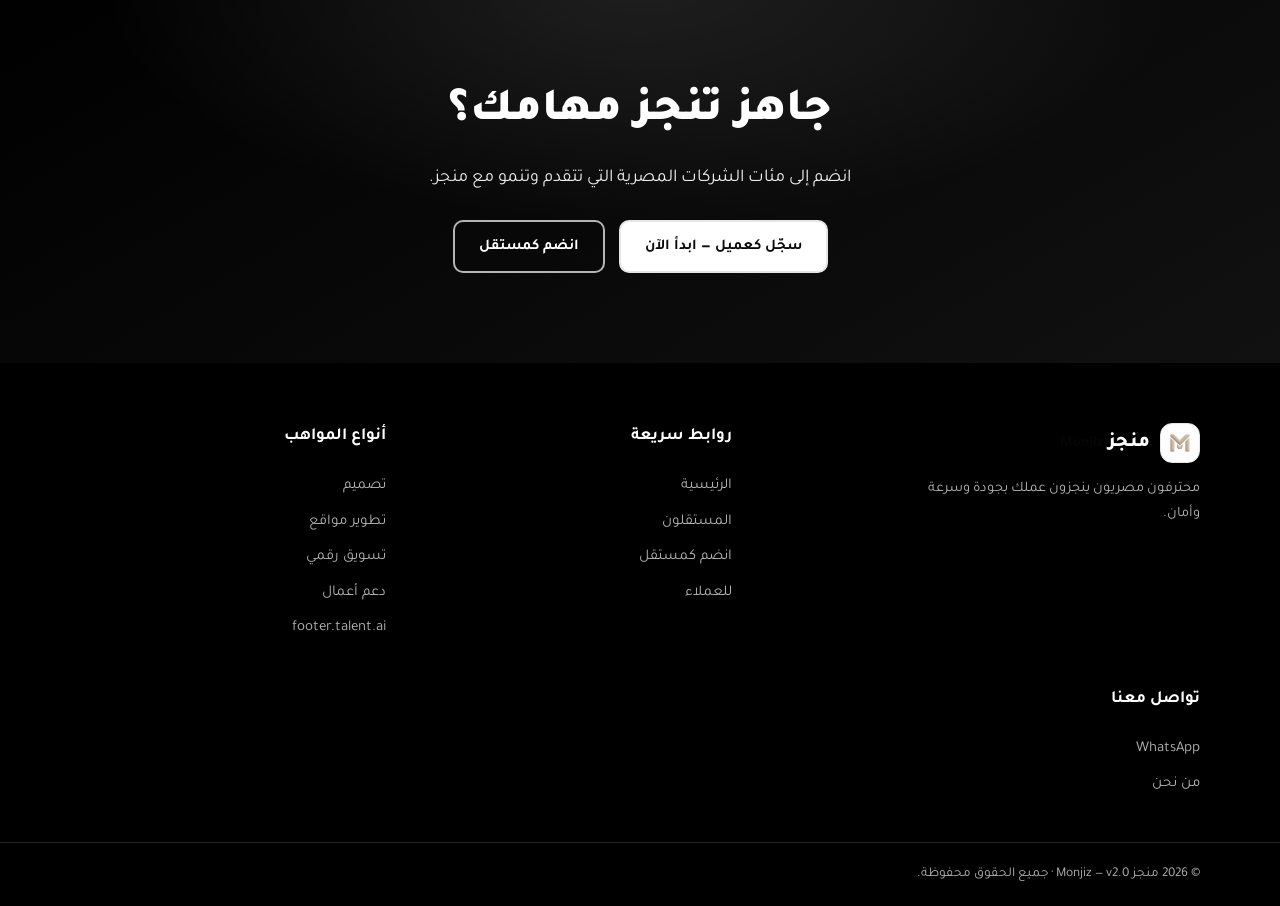
==== commit 8e2f2440: "2.2.1" ====
--- a/index.html
+++ b/index.html
@@ -192,7 +192,8 @@
         </article>
       </div>
       <div class="free-cta">
-        <p data-i18n="how.free">عندك مهمة بسيطة؟ مش لازم تختار خدمة كاملة!</p>
+        <p data-i18n="how.firstClient">أول عميل مجاني — بدون عمولة! سجل الدخول لتبدأ.</p>
+        <a href="login.html" class="btn btn-outline" data-i18n="how.loginNow">سجّل الدخول الآن</a>
         <a href="signup/client.html" class="btn btn-dark" data-i18n="how.freeCta">انشر مهمة — إنها مجانية!</a>
       </div>
     </div>
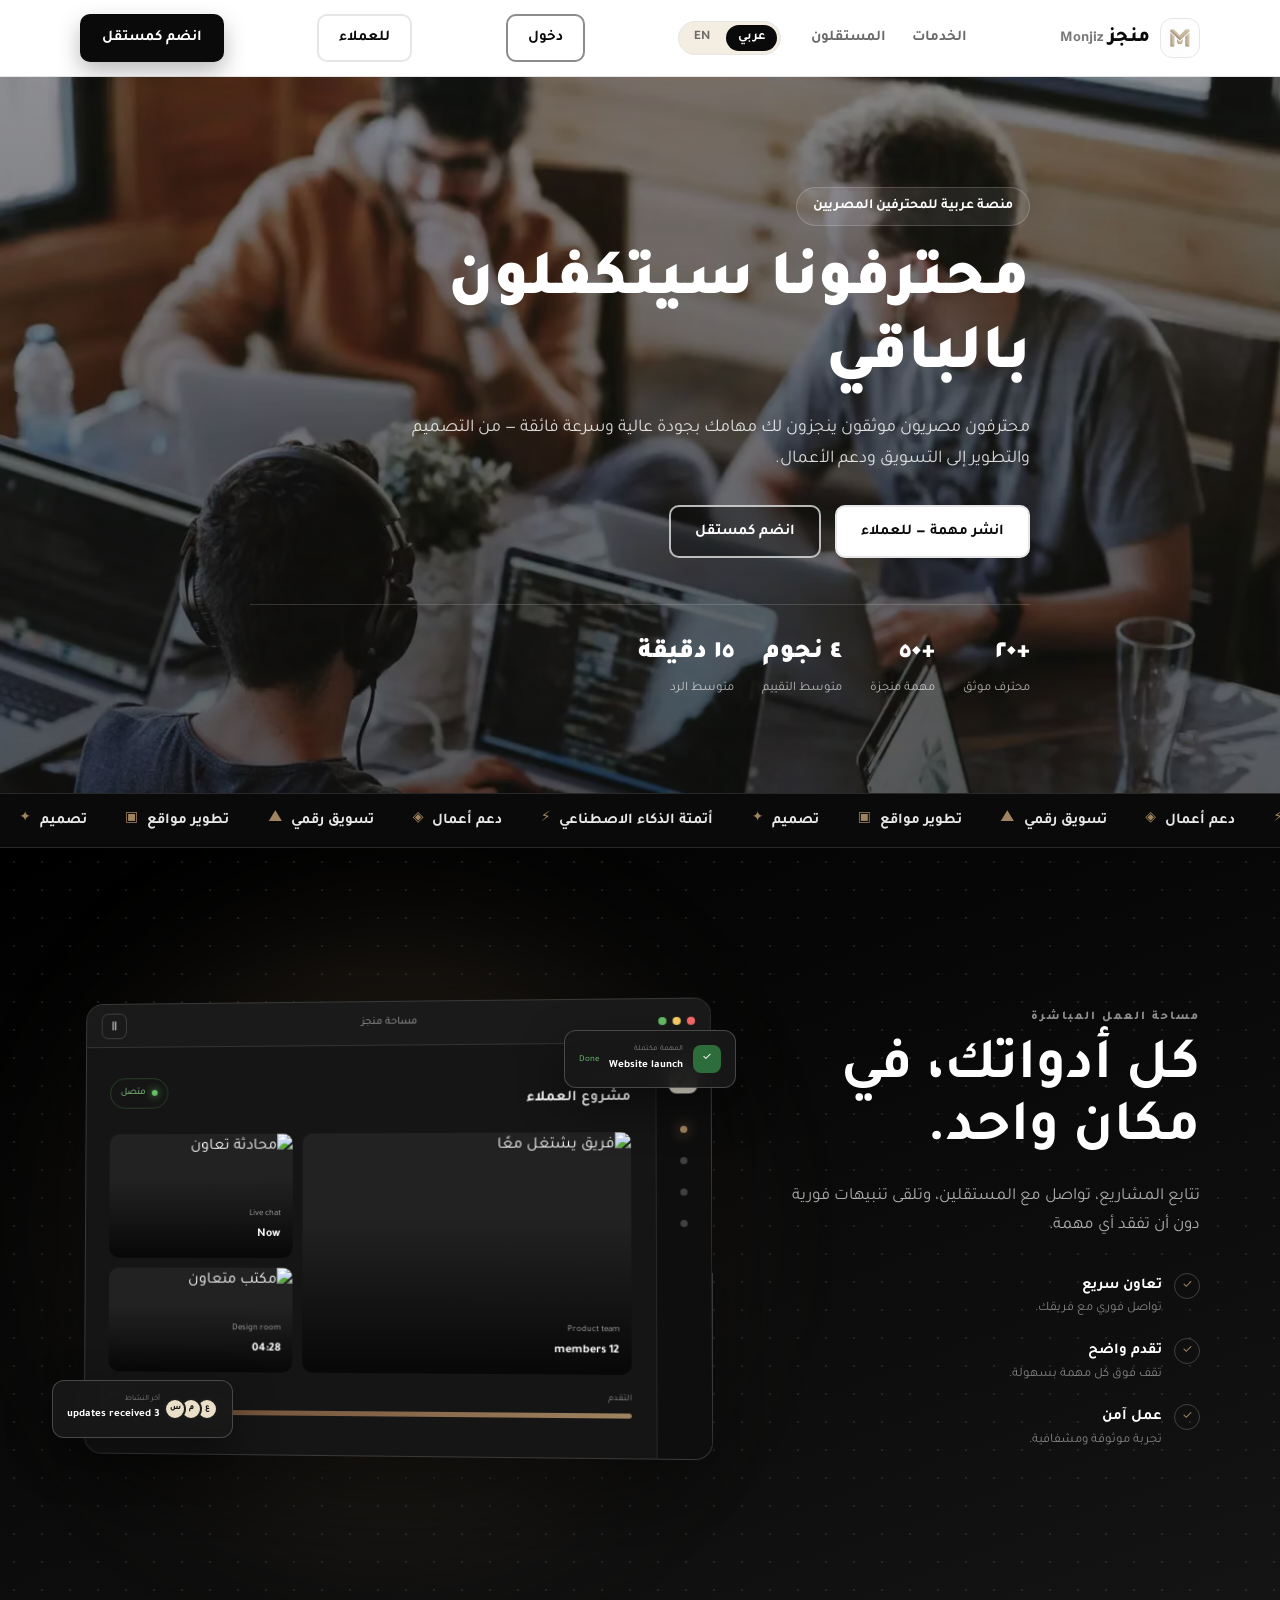
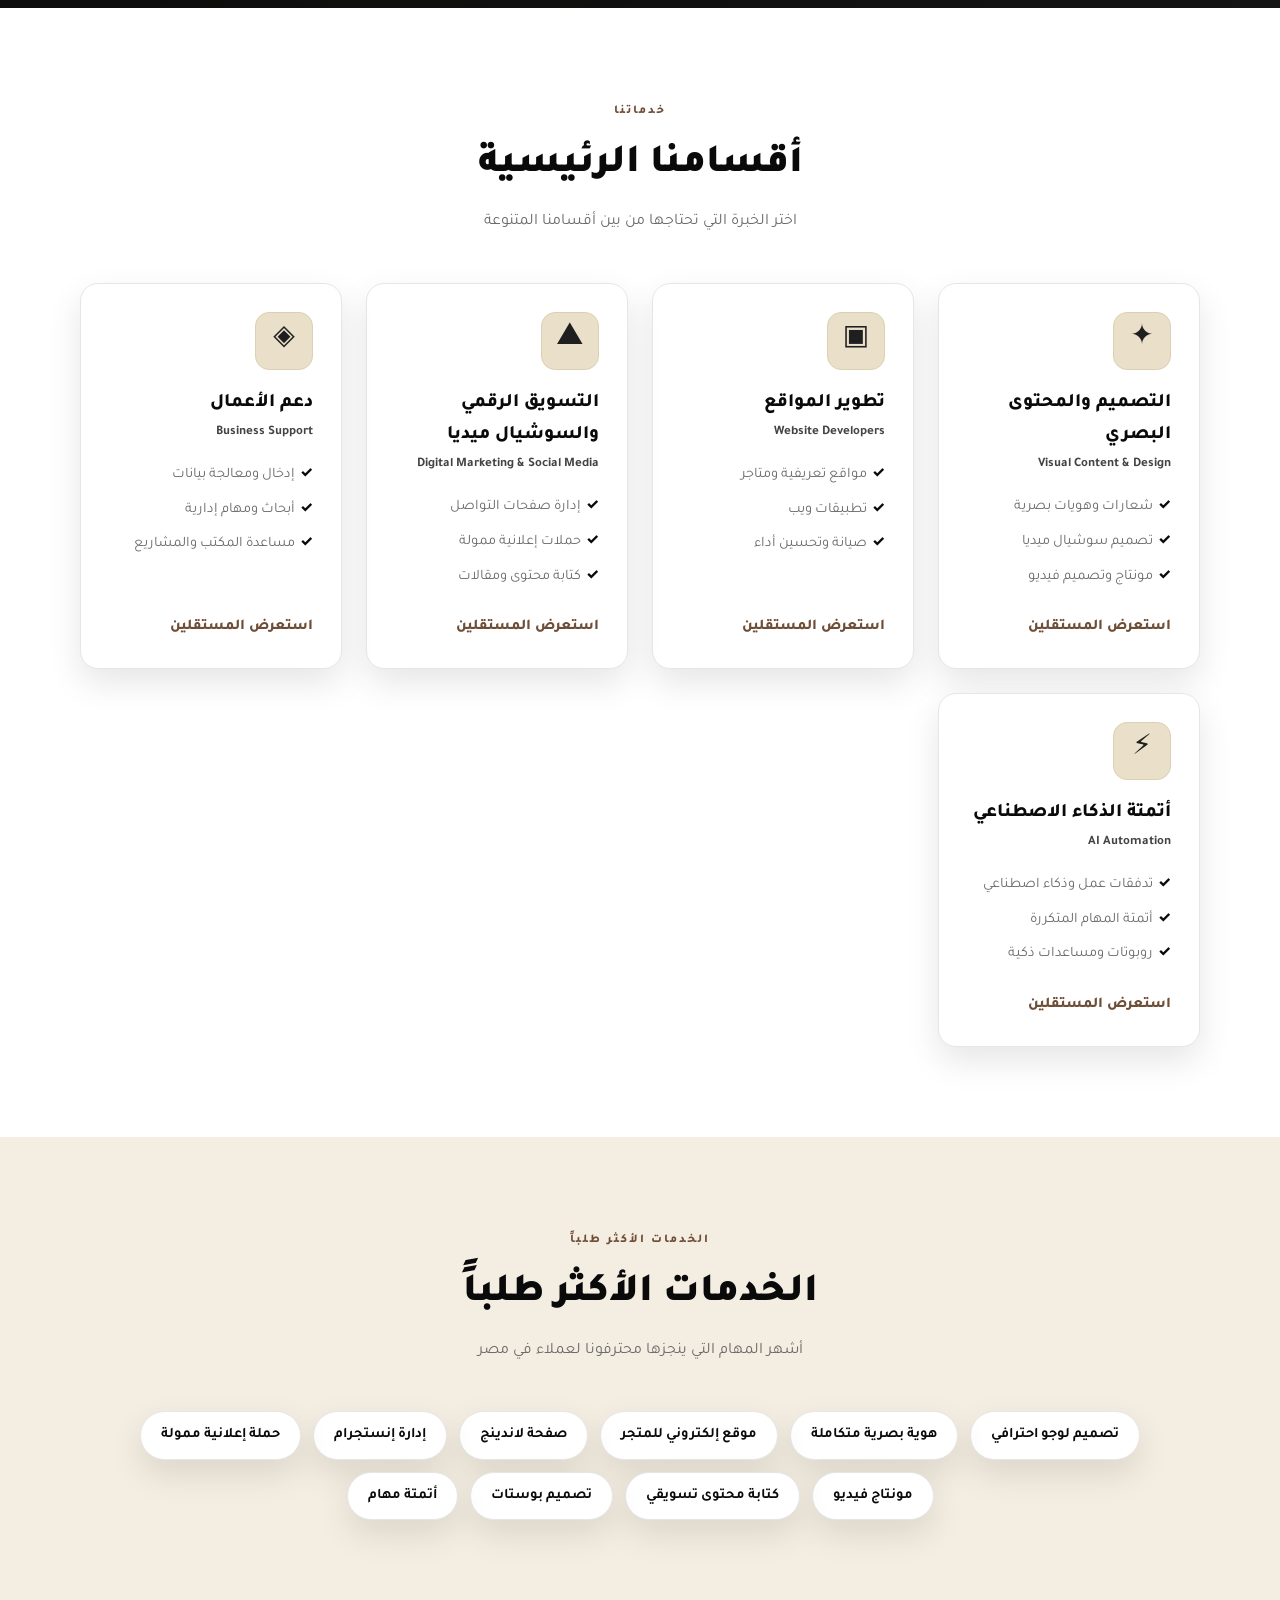
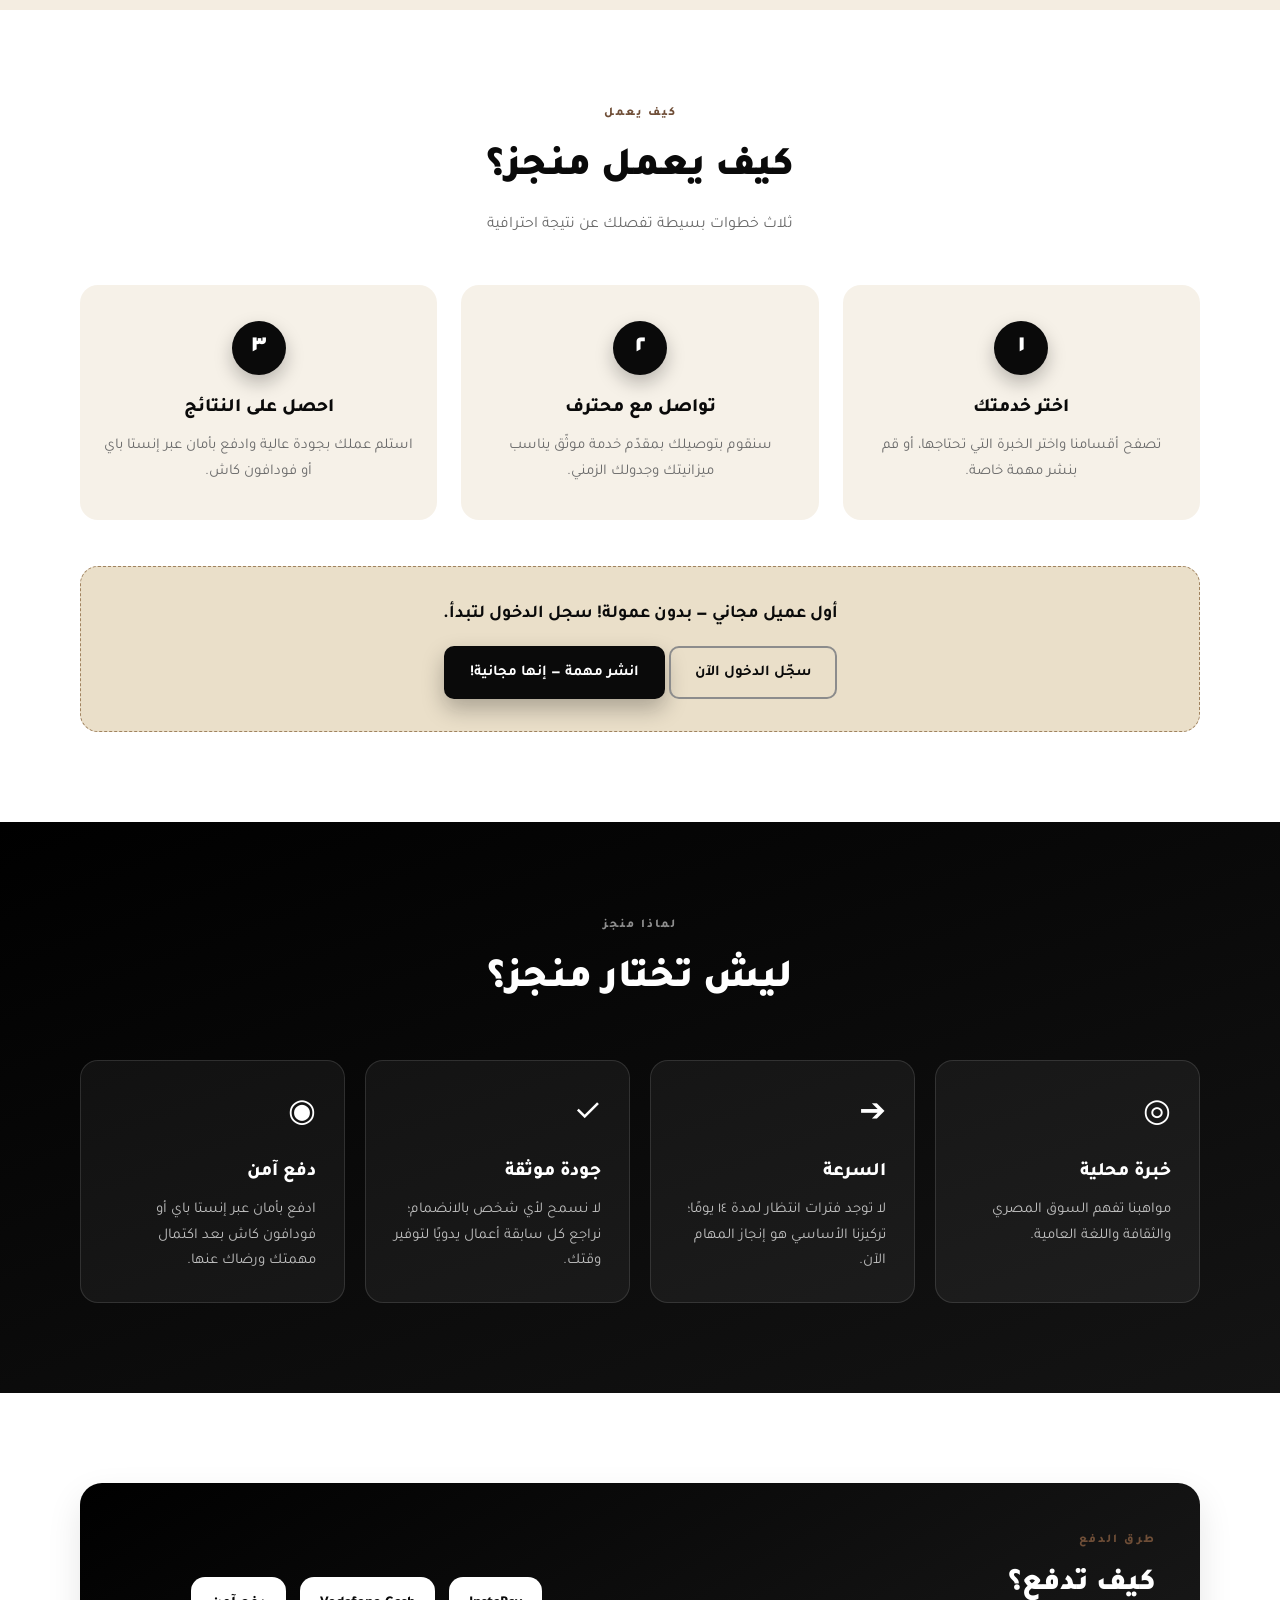
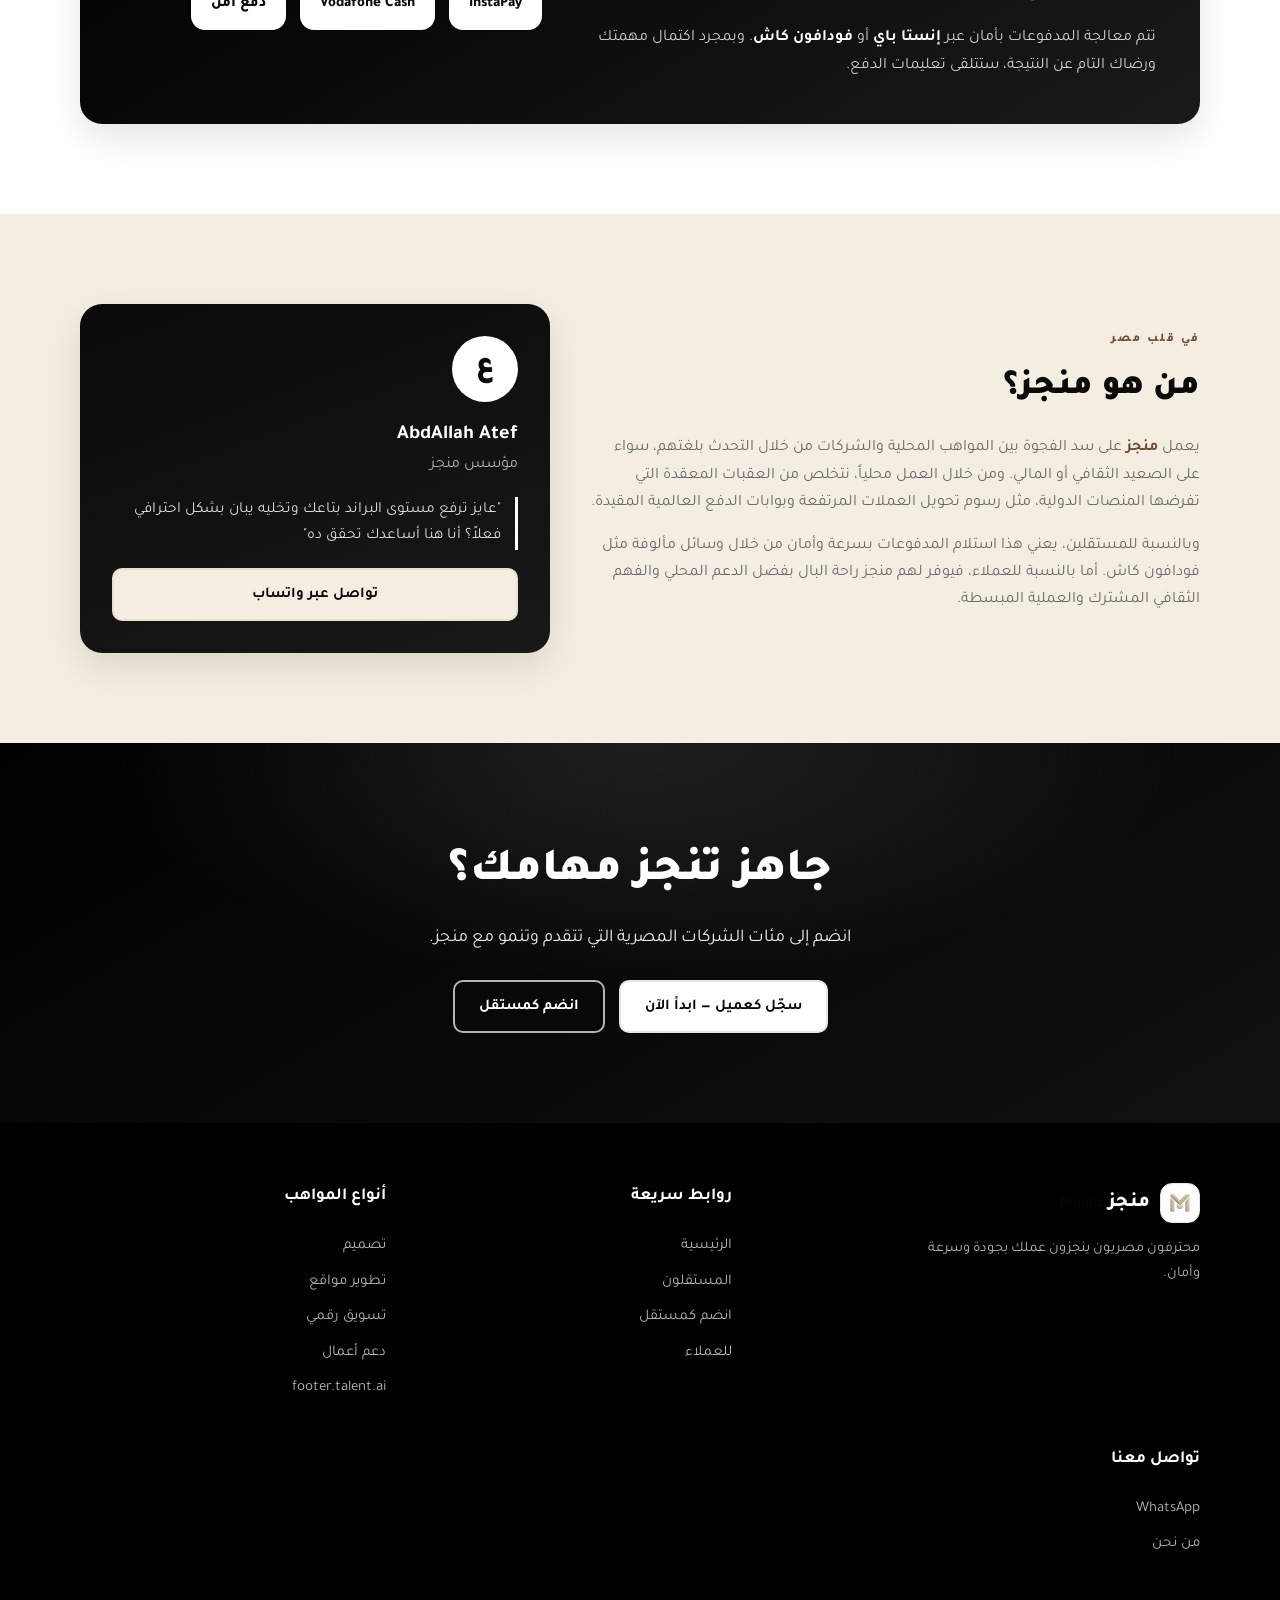
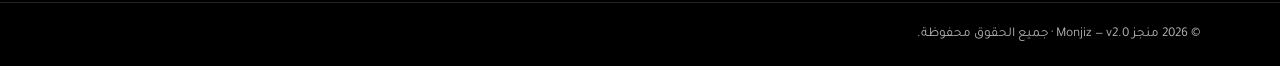
==== commit 56e0905c: "2.2.1" ====
--- a/index.html
+++ b/index.html
@@ -75,6 +75,75 @@
     </div>
   </div>
 
+  <!-- ===== LIVE WORKSPACE (GitHub-inspired animated visual) ===== -->
+  <section class="workspace-section section-dark" id="workspace">
+    <div class="container workspace-layout">
+      <div class="workspace-copy">
+        <span class="eyebrow" data-i18n="workspace.eyebrow">مساحة العمل المباشرة</span>
+        <h2 data-i18n="workspace.title">كل أدواتك، في مكان واحد.</h2>
+        <p data-i18n="workspace.sub">تتابع المشاريع، تواصل مع المستقلين، وتلقى تنبيهات فورية دون أن تفقد أي مهمة.</p>
+        <ul class="workspace-points">
+          <li><span>✓</span><strong data-i18n="workspace.point1">تعاون سريع</strong><small data-i18n="workspace.point1d">تواصل فوري مع فريقك.</small></li>
+          <li><span>✓</span><strong data-i18n="workspace.point2">تقدم واضح</strong><small data-i18n="workspace.point2d">تقف فوق كل مهمة بسهولة.</small></li>
+          <li><span>✓</span><strong data-i18n="workspace.point3">عمل آمن</strong><small data-i18n="workspace.point3d">تجربة موثوقة ومشفافية.</small></li>
+        </ul>
+      </div>
+
+      <div class="workspace-demo" id="workspaceDemo">
+        <div class="workspace-glow"></div>
+        <div class="workspace-window">
+          <div class="workspace-window-bar">
+            <div class="window-dots"><i></i><i></i><i></i></div>
+            <span data-i18n="workspace.windowTitle">مساحة منجز</span>
+            <button class="motion-toggle" id="motionToggle" type="button" aria-pressed="false" aria-label="إيقاف الحركة">Ⅱ</button>
+          </div>
+          <div class="workspace-body">
+            <aside class="workspace-sidebar">
+              <div class="workspace-logo">م</div>
+              <span class="sidebar-dot active"></span>
+              <span class="sidebar-dot"></span>
+              <span class="sidebar-dot"></span>
+              <span class="sidebar-dot"></span>
+            </aside>
+            <div class="workspace-content">
+              <div class="workspace-heading">
+                <div><small data-i18n="workspace.live">أفضل حال</small><strong data-i18n="workspace.project">مشروع العملاء</strong></div>
+                <span class="live-pill"><i></i><span data-i18n="workspace.online">متصل</span></span>
+              </div>
+              <div class="workspace-grid">
+                <article class="workspace-photo workspace-photo--main">
+                  <img src="https://images.unsplash.com/photo-1521737711867-e3b97375f902?auto=format&fit=crop&w=900&q=80" alt="فريق يشتغل معًا">
+                  <div><span>Product team</span><strong>12 members</strong></div>
+                </article>
+                <article class="workspace-photo workspace-photo--small workspace-photo--top">
+                  <img src="https://images.unsplash.com/photo-1552664730-d3073fbf0b5f?auto=format&fit=crop&w=600&q=80" alt="محادثة تعاون">
+                  <div><span>Live chat</span><strong>Now</strong></div>
+                </article>
+                <article class="workspace-photo workspace-photo--small workspace-photo--bottom">
+                  <img src="https://images.unsplash.com/photo-1497366754035-f200968a6e72?auto=format&fit=crop&w=600&q=80" alt="مكتب متعاون">
+                  <div><span>Design room</span><strong>04:28</strong></div>
+                </article>
+              </div>
+              <div class="workspace-progress">
+                <div><span data-i18n="workspace.progress">التقدم</span><strong>84%</strong></div>
+                <div class="progress-track"><i></i></div>
+              </div>
+            </div>
+          </div>
+        </div>
+        <div class="floating-card floating-card--task">
+          <span class="floating-icon">✓</span>
+          <div><small data-i18n="workspace.task">المهمة مكتملة</small><strong>Website launch</strong></div>
+          <i>Done</i>
+        </div>
+        <div class="floating-card floating-card--activity">
+          <div class="avatar-stack"><span>ع</span><span>م</span><span>س</span></div>
+          <div><small data-i18n="workspace.activity">آخر النشاط</small><strong>3 updates received</strong></div>
+        </div>
+      </div>
+    </div>
+  </section>
+
   <!-- ===== SERVICES ===== -->
   <section class="section" id="services">
     <div class="container">
--- a/css/style.css
+++ b/css/style.css
@@ -190,6 +190,217 @@
   to   { transform: translateX(0); }
 }
 
+/* ===== Animated workspace ===== */
+.workspace-section {
+  position: relative;
+  overflow: hidden;
+  padding: 110px 0;
+  background: linear-gradient(145deg, #050505, #171717 60%, #0d0d0d);
+}
+.workspace-section::before {
+  content: "";
+  position: absolute;
+  inset: 0;
+  pointer-events: none;
+  opacity: .1;
+  background-image: radial-gradient(#fff 1px, transparent 1px);
+  background-size: 28px 28px;
+}
+.workspace-layout {
+  position: relative;
+  display: grid;
+  grid-template-columns: minmax(280px, .8fr) minmax(480px, 1.2fr);
+  align-items: center;
+  gap: 74px;
+}
+.workspace-copy h2 {
+  color: #fff;
+  font-size: clamp(36px, 4.8vw, 58px);
+  line-height: 1.08;
+  margin-bottom: 20px;
+}
+.workspace-copy > p {
+  color: rgba(255,255,255,.66);
+  font-size: 17px;
+  max-width: 520px;
+  margin-bottom: 32px;
+}
+.workspace-points { list-style: none; padding: 0; margin: 0; display: grid; gap: 18px; }
+.workspace-points li { display: grid; grid-template-columns: 28px 1fr; column-gap: 10px; }
+.workspace-points li > span {
+  grid-row: 1 / 3;
+  width: 26px;
+  height: 26px;
+  display: grid;
+  place-items: center;
+  border-radius: 50%;
+  border: 1px solid rgba(255,255,255,.2);
+  color: var(--brown-soft);
+  font-size: 12px;
+}
+.workspace-points strong { color: #fff; font-size: 15px; }
+.workspace-points small { color: rgba(255,255,255,.48); font-size: 13px; }
+.workspace-demo { position: relative; min-height: 540px; display: grid; place-items: center; }
+.workspace-glow {
+  position: absolute;
+  width: 90%;
+  aspect-ratio: 1;
+  border-radius: 50%;
+  background: rgba(160,131,95,.16);
+  filter: blur(80px);
+  animation: workspaceGlow 5s ease-in-out infinite alternate;
+}
+.workspace-window {
+  position: relative;
+  width: min(100%, 650px);
+  background: #111;
+  border: 1px solid rgba(255,255,255,.17);
+  border-radius: 18px;
+  box-shadow: 0 35px 90px rgba(0,0,0,.55);
+  overflow: hidden;
+  transform: perspective(1100px) rotateY(-3deg) rotateX(1deg);
+  animation: workspaceFloat 7s ease-in-out infinite;
+}
+.workspace-window-bar {
+  height: 44px;
+  display: flex;
+  align-items: center;
+  justify-content: space-between;
+  padding: 0 15px;
+  border-bottom: 1px solid rgba(255,255,255,.11);
+  background: #1a1a1a;
+  color: rgba(255,255,255,.6);
+  font-size: 11px;
+}
+.window-dots { display: flex; gap: 6px; }
+.window-dots i { width: 8px; height: 8px; border-radius: 50%; background: #555; }
+.window-dots i:first-child { background: #ff6b6b; }
+.window-dots i:nth-child(2) { background: #ffd166; }
+.window-dots i:last-child { background: #66c266; }
+.motion-toggle {
+  width: 26px;
+  height: 26px;
+  border: 1px solid rgba(255,255,255,.16);
+  border-radius: 7px;
+  color: rgba(255,255,255,.72);
+  background: transparent;
+  cursor: pointer;
+}
+.workspace-body { display: grid; grid-template-columns: 54px 1fr; min-height: 410px; }
+.workspace-sidebar {
+  padding: 22px 0;
+  display: flex;
+  flex-direction: column;
+  align-items: center;
+  gap: 24px;
+  border-left: 1px solid rgba(255,255,255,.1);
+  background: #0e0e0e;
+}
+.workspace-logo {
+  width: 28px;
+  height: 28px;
+  display: grid;
+  place-items: center;
+  margin-bottom: 8px;
+  border-radius: 8px;
+  background: var(--beige);
+  color: #111;
+  font-weight: 900;
+}
+.sidebar-dot { width: 7px; height: 7px; border-radius: 50%; background: #414141; }
+.sidebar-dot.active { background: var(--brown-soft); box-shadow: 0 0 14px var(--brown-soft); }
+.workspace-content { padding: 24px; background: #151515; }
+.workspace-heading { display: flex; align-items: center; justify-content: space-between; margin-bottom: 20px; }
+.workspace-heading small { display: block; color: rgba(255,255,255,.42); font-size: 10px; }
+.workspace-heading strong { color: #fff; font-size: 15px; }
+.live-pill {
+  display: flex;
+  align-items: center;
+  gap: 6px;
+  padding: 6px 10px;
+  border: 1px solid rgba(102,194,102,.24);
+  border-radius: 999px;
+  color: #8dd68d;
+  font-size: 10px;
+}
+.live-pill i { width: 6px; height: 6px; border-radius: 50%; background: #66c266; box-shadow: 0 0 8px #66c266; }
+.workspace-grid {
+  display: grid;
+  grid-template-columns: 1.4fr .8fr;
+  grid-template-rows: 125px 105px;
+  gap: 10px;
+}
+.workspace-photo { position: relative; overflow: hidden; border-radius: 10px; background: #222; }
+.workspace-photo img { width: 100%; height: 100%; object-fit: cover; display: block; transition: transform .6s ease; }
+.workspace-photo:hover img { transform: scale(1.06); }
+.workspace-photo--main { grid-row: 1 / 3; }
+.workspace-photo--main::after, .workspace-photo--small::after {
+  content: "";
+  position: absolute;
+  inset: 0;
+  background: linear-gradient(180deg, transparent 35%, rgba(0,0,0,.78));
+}
+.workspace-photo div { position: absolute; z-index: 2; inset: auto 12px 10px; color: #fff; }
+.workspace-photo span { display: block; font-size: 9px; color: rgba(255,255,255,.62); }
+.workspace-photo strong { font-size: 12px; }
+.workspace-photo--top { animation: photoDrift 5s ease-in-out infinite; }
+.workspace-photo--bottom { animation: photoDrift 6s ease-in-out -2s infinite reverse; }
+.workspace-progress { margin-top: 16px; }
+.workspace-progress > div:first-child { display: flex; justify-content: space-between; color: rgba(255,255,255,.5); font-size: 9px; }
+.workspace-progress strong { color: #fff; }
+.progress-track { height: 5px; margin-top: 7px; border-radius: 99px; background: #303030; overflow: hidden; }
+.progress-track i { display: block; width: 84%; height: 100%; border-radius: inherit; background: linear-gradient(90deg, var(--brown), var(--brown-soft)); }
+.floating-card {
+  position: absolute;
+  z-index: 4;
+  display: flex;
+  align-items: center;
+  gap: 10px;
+  padding: 12px 14px;
+  border: 1px solid rgba(255,255,255,.21);
+  border-radius: 12px;
+  background: rgba(24,24,24,.92);
+  box-shadow: 0 18px 45px rgba(0,0,0,.45);
+  backdrop-filter: blur(12px);
+  animation: cardFloat 5.5s ease-in-out infinite;
+}
+.floating-card small { display: block; color: rgba(255,255,255,.43); font-size: 8px; }
+.floating-card strong { display: block; color: #fff; font-size: 11px; }
+.floating-card--task { top: 72px; right: -28px; }
+.floating-card--activity { bottom: 60px; left: -28px; animation-delay: -2.5s; }
+.floating-icon {
+  width: 28px;
+  height: 28px;
+  display: grid;
+  place-items: center;
+  border-radius: 8px;
+  background: #2d6d3c;
+  color: #fff;
+  font-size: 11px;
+}
+.floating-card--task i { color: #70ca74; font-size: 9px; font-style: normal; }
+.avatar-stack { display: flex; }
+.avatar-stack span {
+  width: 22px;
+  height: 22px;
+  display: grid;
+  place-items: center;
+  margin-left: -6px;
+  border: 2px solid #1c1c1c;
+  border-radius: 50%;
+  background: var(--beige-2);
+  color: #111;
+  font-size: 8px;
+  font-weight: 800;
+}
+@keyframes workspaceGlow { to { transform: scale(1.08); opacity: .72; } }
+@keyframes workspaceFloat { 0%,100% { transform: perspective(1100px) rotateY(-3deg) rotateX(1deg) translateY(0); } 50% { transform: perspective(1100px) rotateY(-1deg) rotateX(1deg) translateY(-10px); } }
+@keyframes photoDrift { 0%,100% { transform: translateY(0); } 50% { transform: translateY(-6px); } }
+@keyframes cardFloat { 0%,100% { transform: translateY(0); } 50% { transform: translateY(-10px); } }
+.workspace-demo.is-paused *, .workspace-demo.is-paused *::before, .workspace-demo.is-paused *::after {
+  animation-play-state: paused !important;
+}
+
 /* ===== Section ===== */
 .section { padding: 90px 0; }
 .section-alt { background: var(--beige); }
@@ -595,6 +806,11 @@
 .empty-state h3 { color: var(--ink); margin-bottom: 8px; }
 
 /* ===== Responsive ===== */
+@media (max-width: 1050px) {
+  .workspace-layout { grid-template-columns: 1fr; gap: 50px; }
+  .workspace-copy { max-width: 650px; }
+  .workspace-demo { min-height: 520px; }
+}
 @media (max-width: 900px) {
   .pay-card, .about-wrap, .footer-grid, .row2 { grid-template-columns: 1fr; }
   .services-grid, .why-grid, .steps { grid-template-columns: repeat(2, minmax(0, 1fr)); }
@@ -672,6 +888,14 @@
   .hero-title { font-size: clamp(30px, 10vw, 46px); }
   .hero-sub { font-size: 16px; }
   .hero-stats { grid-template-columns: 1fr; }
+  .workspace-section { padding: 78px 0; }
+  .workspace-demo { min-height: 390px; }
+  .workspace-window { transform: none; }
+  .workspace-body { min-height: 340px; grid-template-columns: 44px 1fr; }
+  .workspace-content { padding: 16px; }
+  .workspace-grid { grid-template-columns: 1.15fr .85fr; grid-template-rows: 95px 85px; }
+  .floating-card--task { top: 20px; right: -6px; }
+  .floating-card--activity { bottom: 20px; left: -6px; }
   .services-grid, .steps, .why-grid { grid-template-columns: 1fr; }
   .section-head { margin-bottom: 32px; }
   .service-card, .step, .why-item, .about-card, .pay-card, .auth-card {
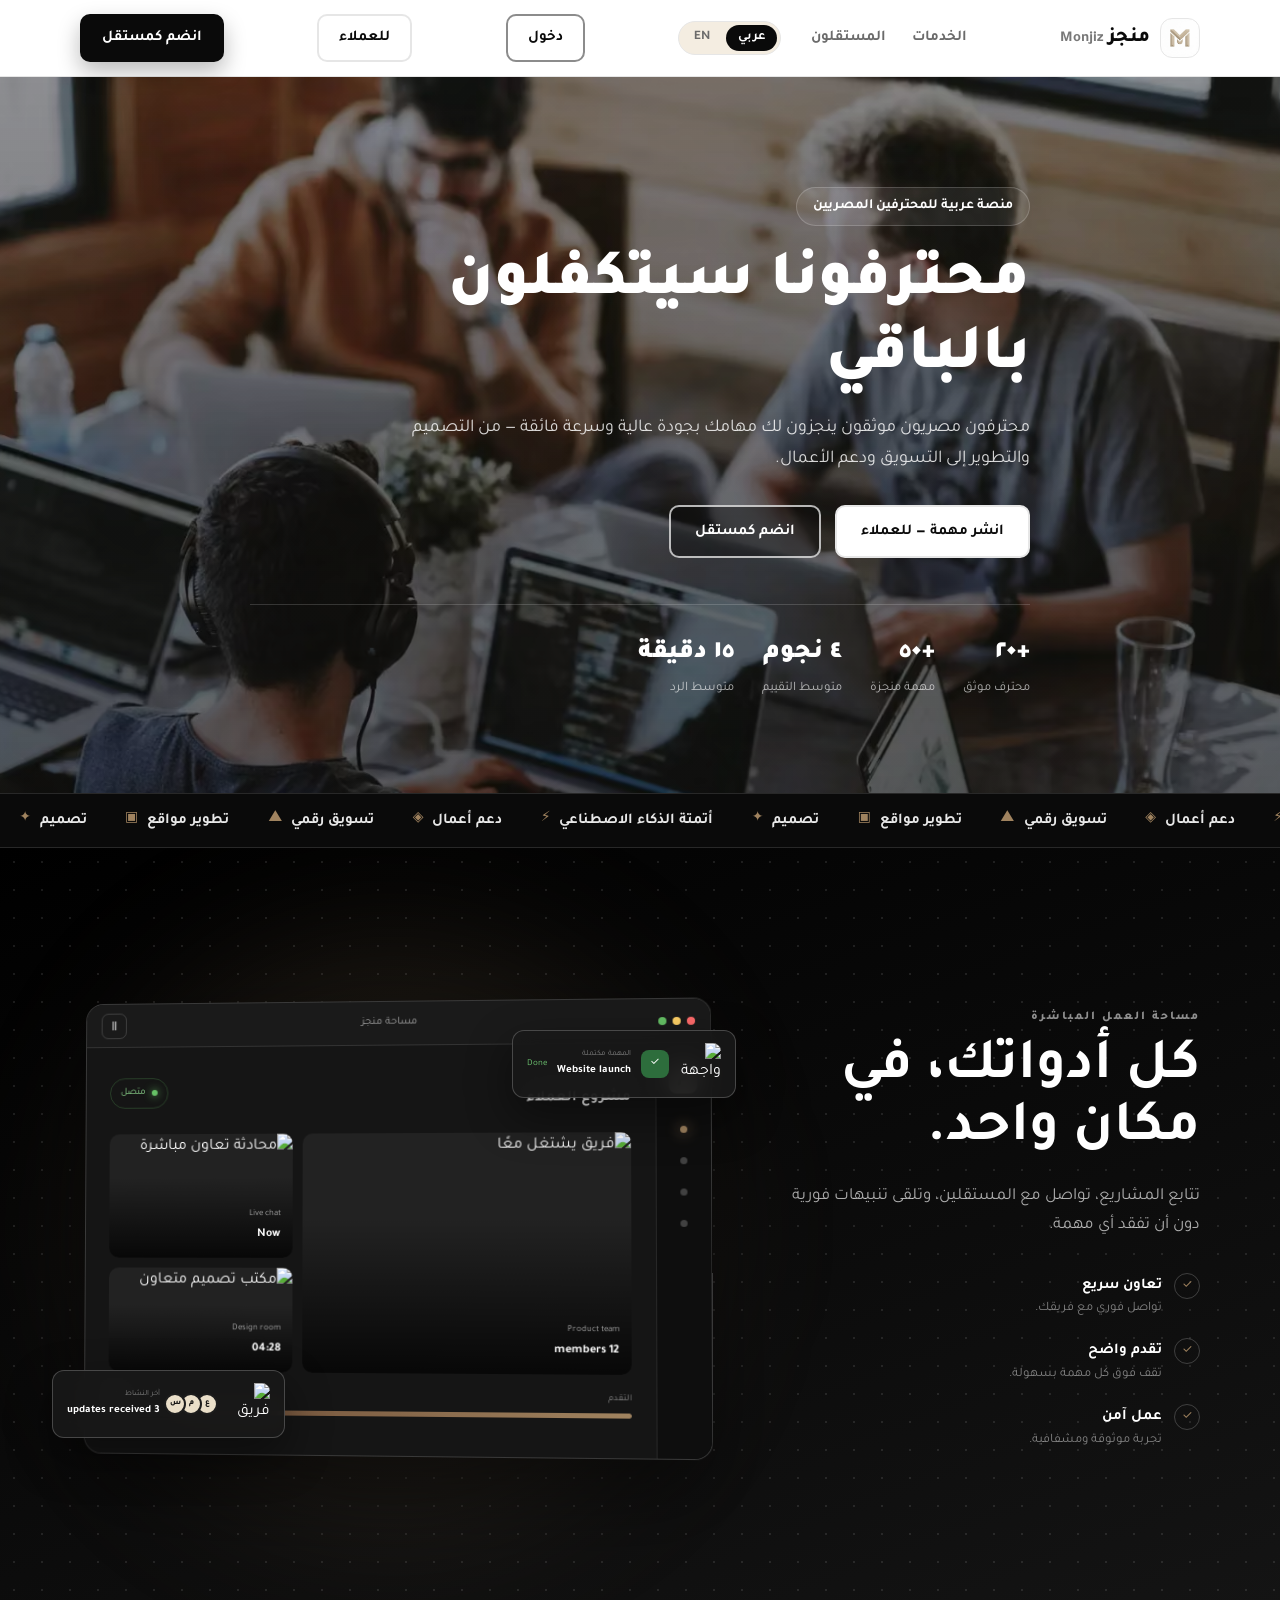
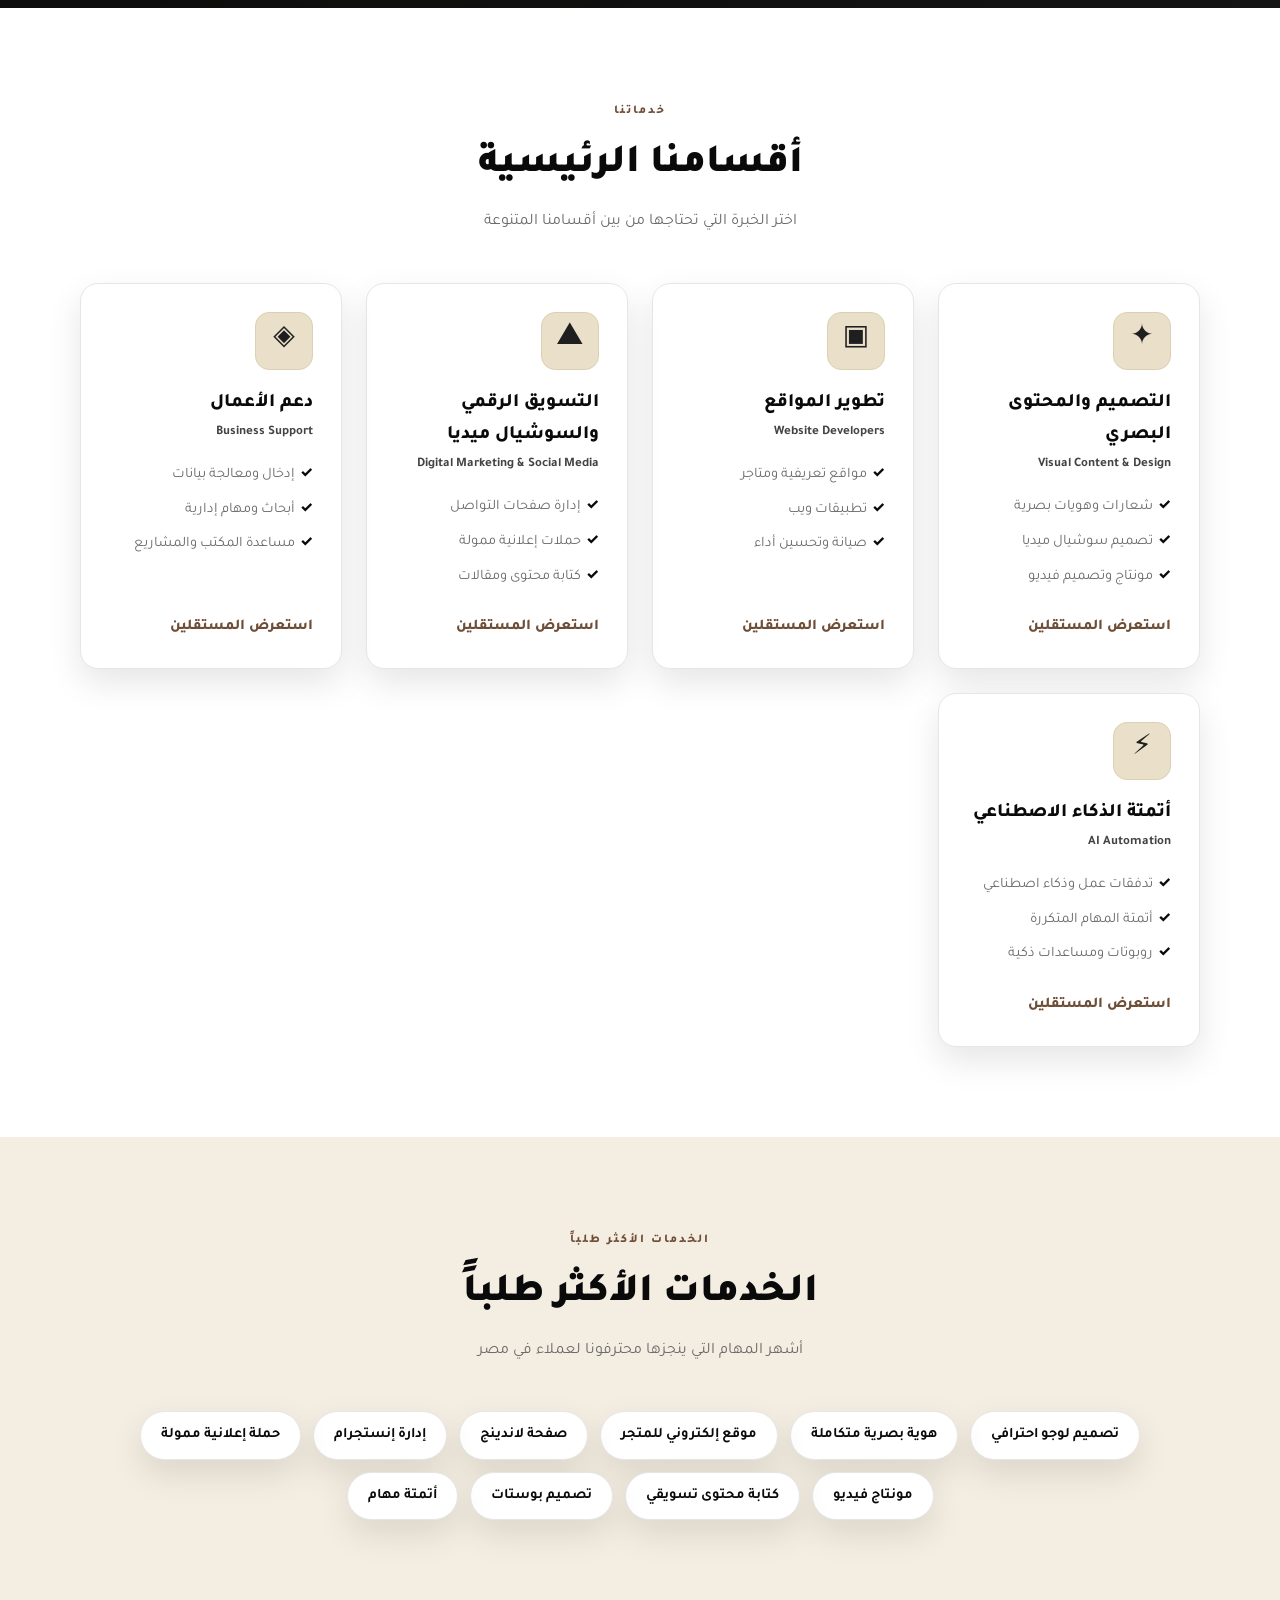
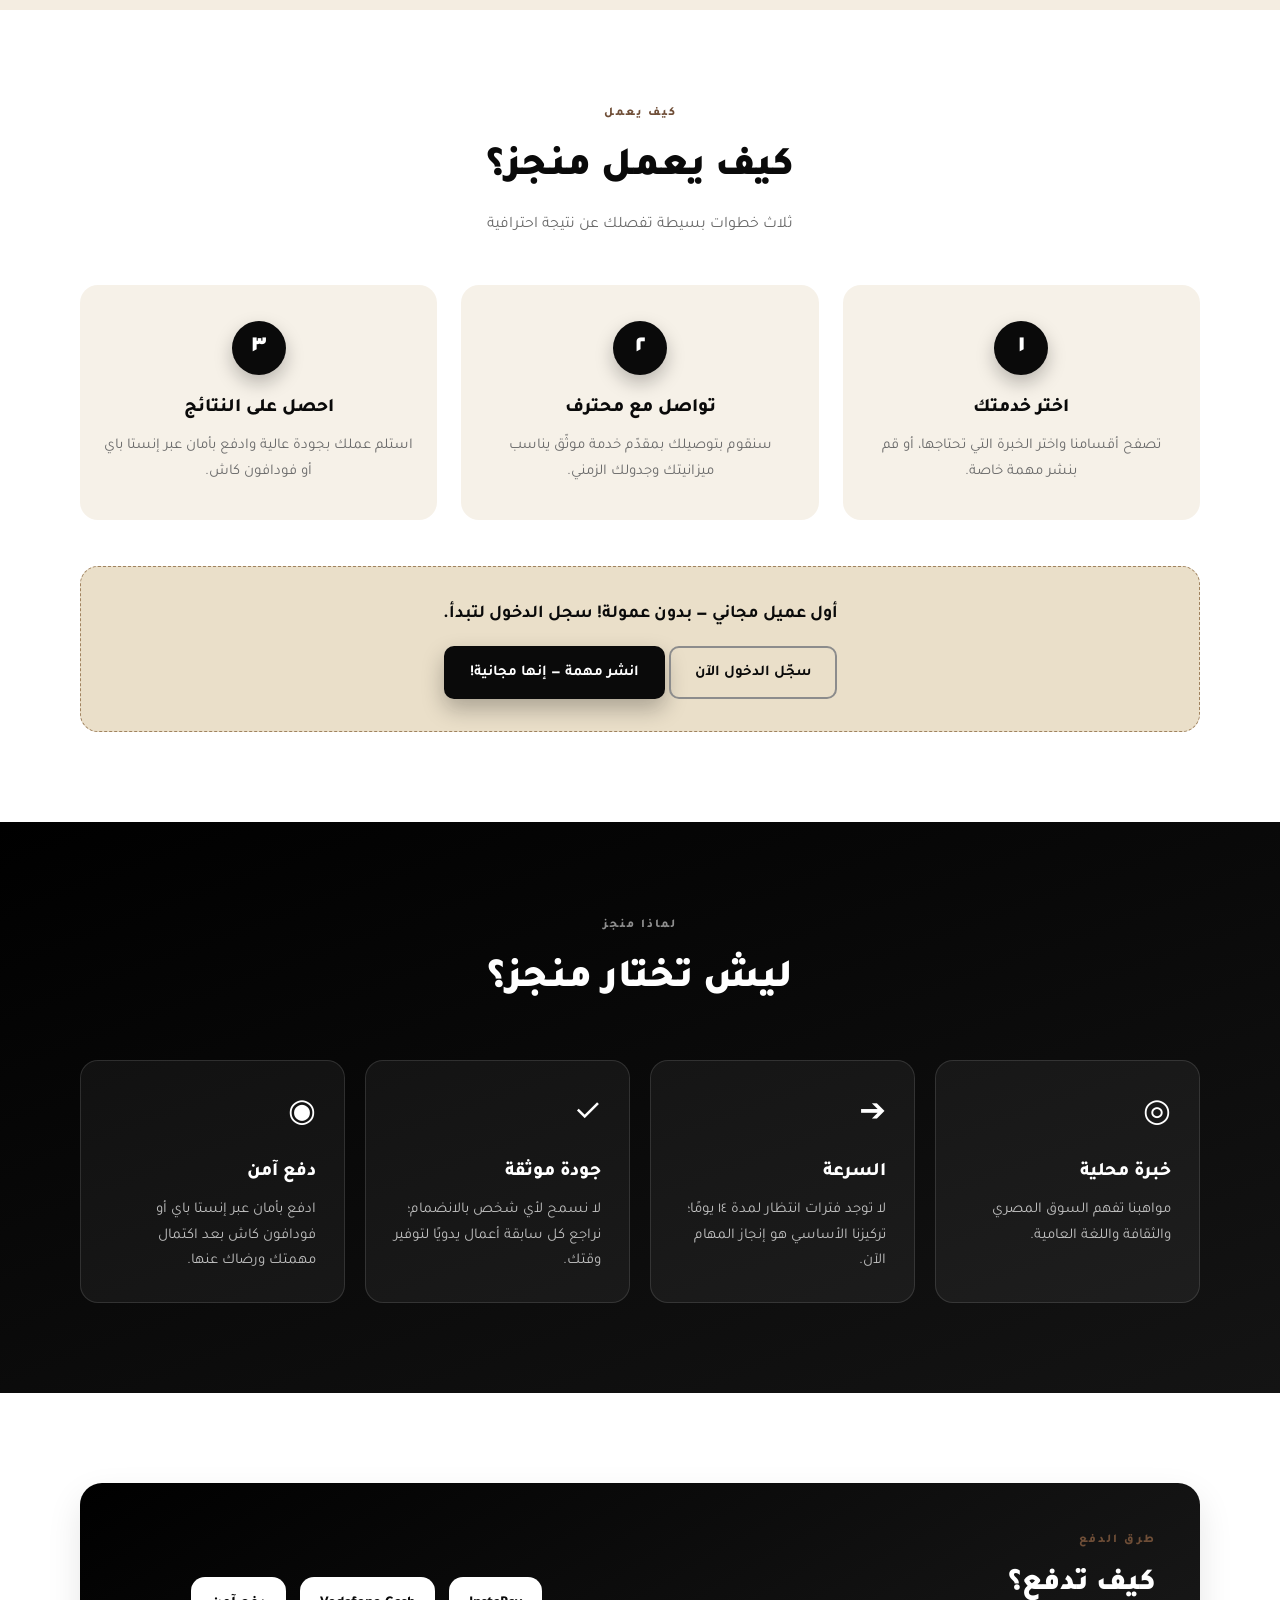
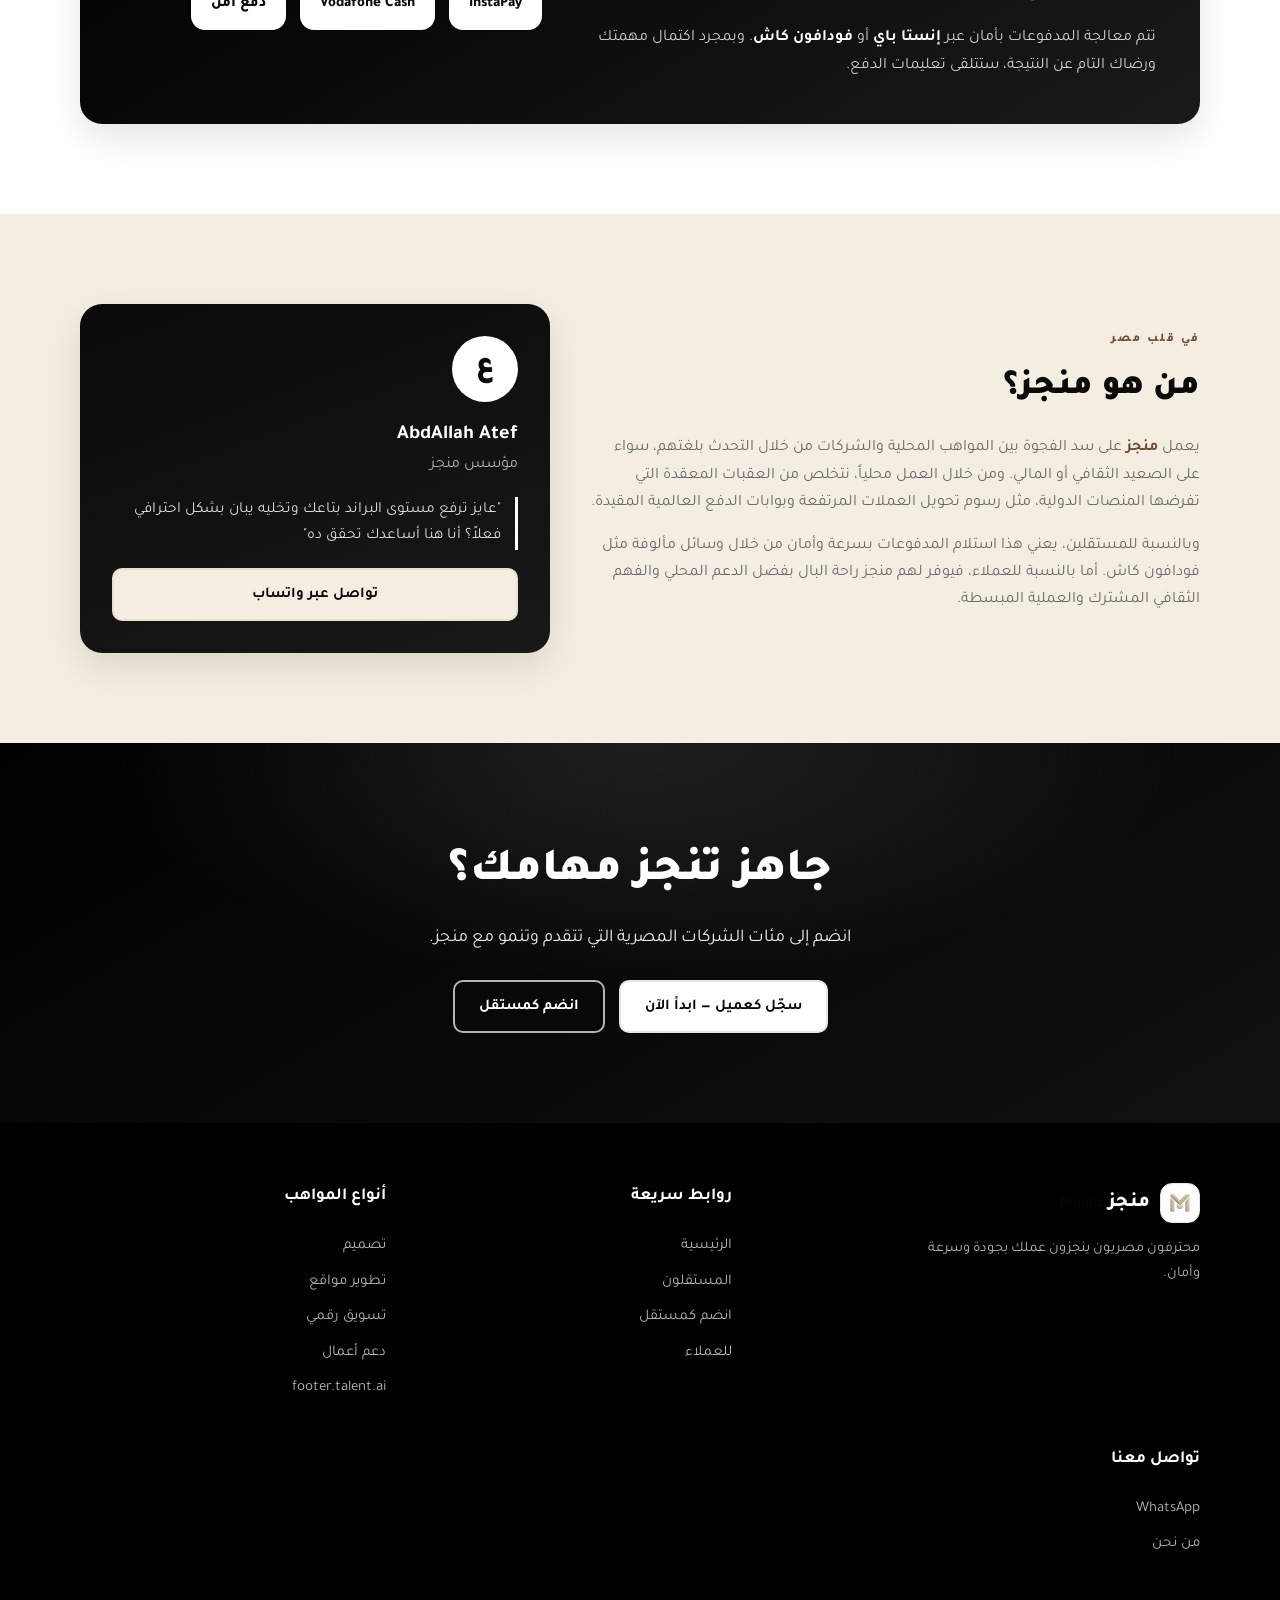
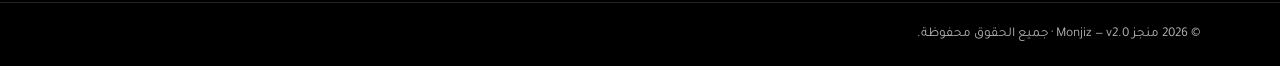
==== commit d25b63dc: "Add floating card styles and update images in workspace section" ====
--- a/index.html
+++ b/index.html
@@ -112,15 +112,15 @@
               </div>
               <div class="workspace-grid">
                 <article class="workspace-photo workspace-photo--main">
-                  <img src="https://images.unsplash.com/photo-1521737711867-e3b97375f902?auto=format&fit=crop&w=900&q=80" alt="فريق يشتغل معًا">
+                  <img src="https://images.unsplash.com/photo-1522071820081-009f0129c71c?auto=format&fit=crop&w=900&q=80" alt="فريق يشتغل معًا">
                   <div><span>Product team</span><strong>12 members</strong></div>
                 </article>
                 <article class="workspace-photo workspace-photo--small workspace-photo--top">
-                  <img src="https://images.unsplash.com/photo-1552664730-d3073fbf0b5f?auto=format&fit=crop&w=600&q=80" alt="محادثة تعاون">
+                  <img src="https://images.unsplash.com/photo-1556761175-b413da4baf72?auto=format&fit=crop&w=600&q=80" alt="محادثة تعاون مباشرة">
                   <div><span>Live chat</span><strong>Now</strong></div>
                 </article>
                 <article class="workspace-photo workspace-photo--small workspace-photo--bottom">
-                  <img src="https://images.unsplash.com/photo-1497366754035-f200968a6e72?auto=format&fit=crop&w=600&q=80" alt="مكتب متعاون">
+                  <img src="https://images.unsplash.com/photo-1497366811353-6870744d04b2?auto=format&fit=crop&w=600&q=80" alt="مكتب تصميم متعاون">
                   <div><span>Design room</span><strong>04:28</strong></div>
                 </article>
               </div>
@@ -132,11 +132,13 @@
           </div>
         </div>
         <div class="floating-card floating-card--task">
+          <img src="https://images.unsplash.com/photo-1524758631624-e2822e304c36?auto=format&fit=crop&w=240&q=80" alt="واجهة موقع مكتملة">
           <span class="floating-icon">✓</span>
           <div><small data-i18n="workspace.task">المهمة مكتملة</small><strong>Website launch</strong></div>
           <i>Done</i>
         </div>
         <div class="floating-card floating-card--activity">
+          <img src="https://images.unsplash.com/photo-1551836022-d5d88e9218df?auto=format&fit=crop&w=240&q=80" alt="فريق يتجمع لتحديث المشروع">
           <div class="avatar-stack"><span>ع</span><span>م</span><span>س</span></div>
           <div><small data-i18n="workspace.activity">آخر النشاط</small><strong>3 updates received</strong></div>
         </div>
--- a/css/style.css
+++ b/css/style.css
@@ -364,6 +364,13 @@
   backdrop-filter: blur(12px);
   animation: cardFloat 5.5s ease-in-out infinite;
 }
+.floating-card img {
+  width: 42px;
+  height: 42px;
+  border-radius: 8px;
+  object-fit: cover;
+  flex: 0 0 auto;
+}
 .floating-card small { display: block; color: rgba(255,255,255,.43); font-size: 8px; }
 .floating-card strong { display: block; color: #fff; font-size: 11px; }
 .floating-card--task { top: 72px; right: -28px; }
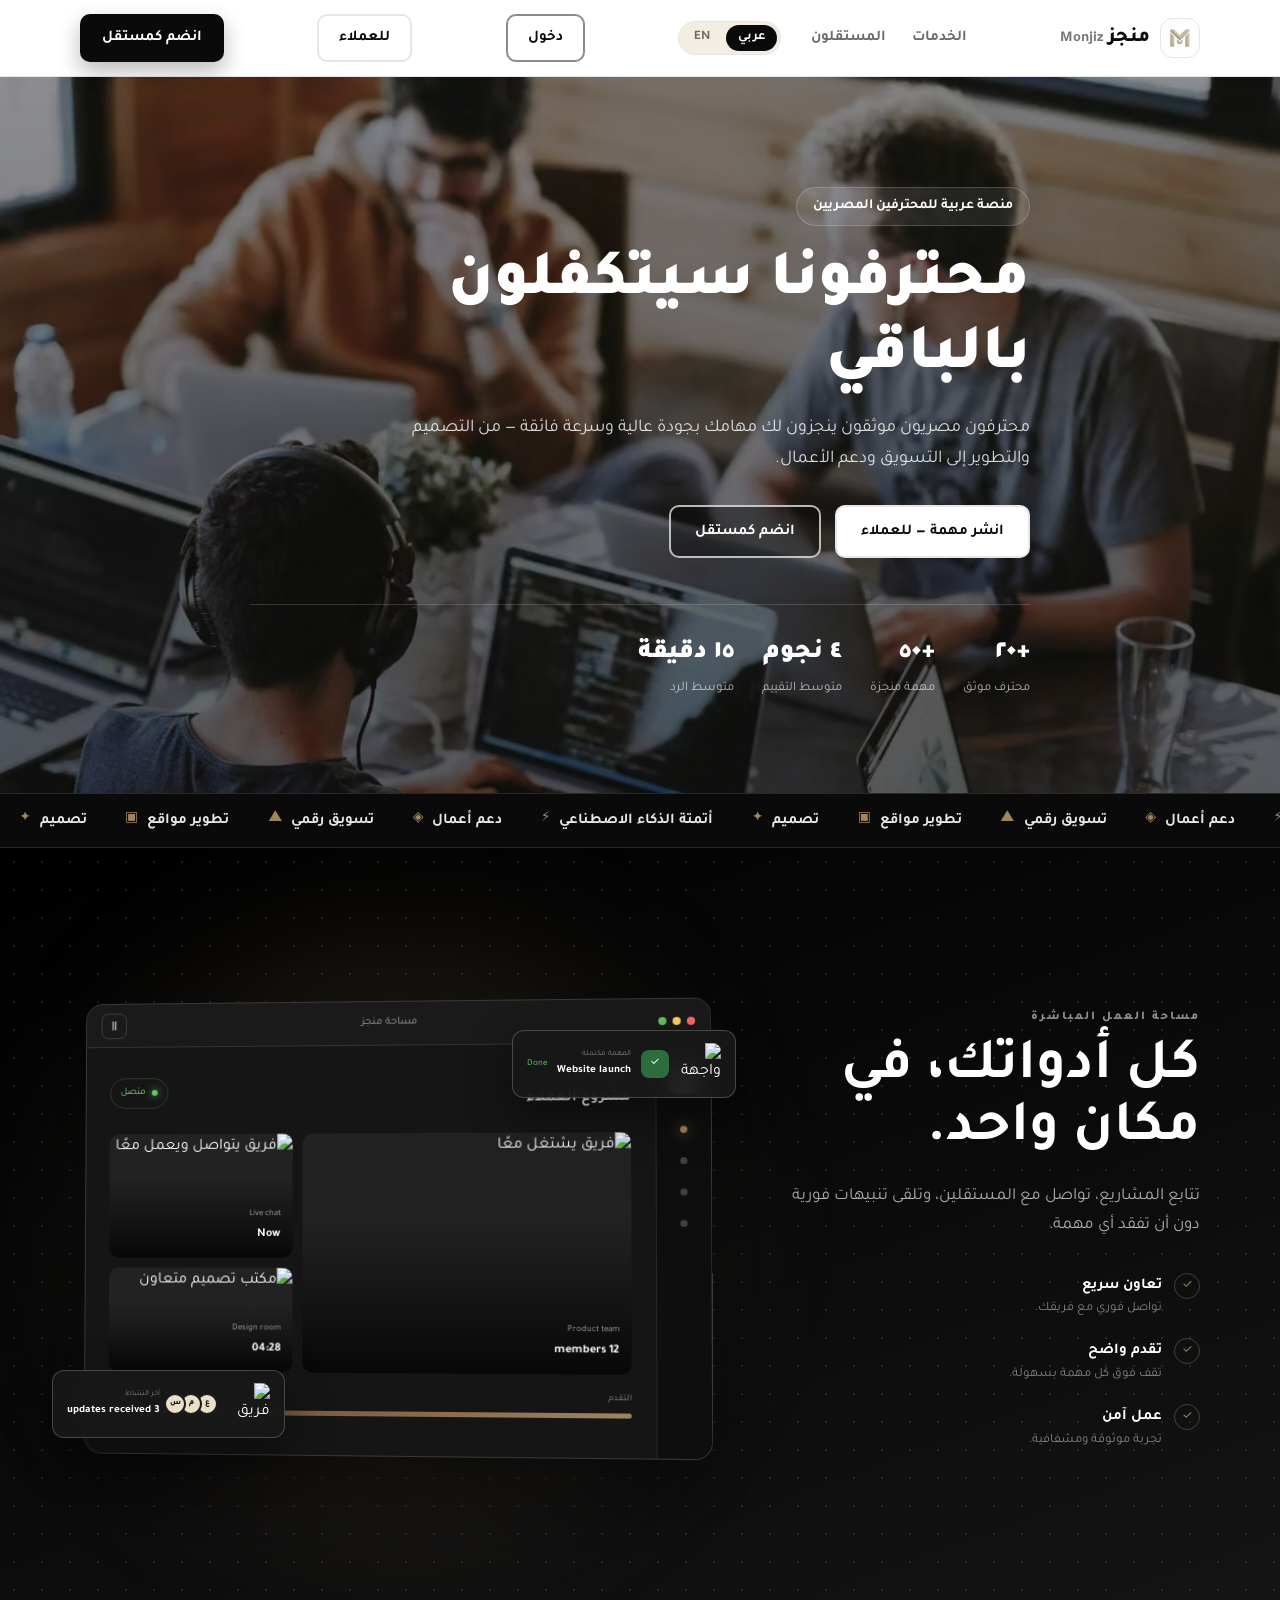
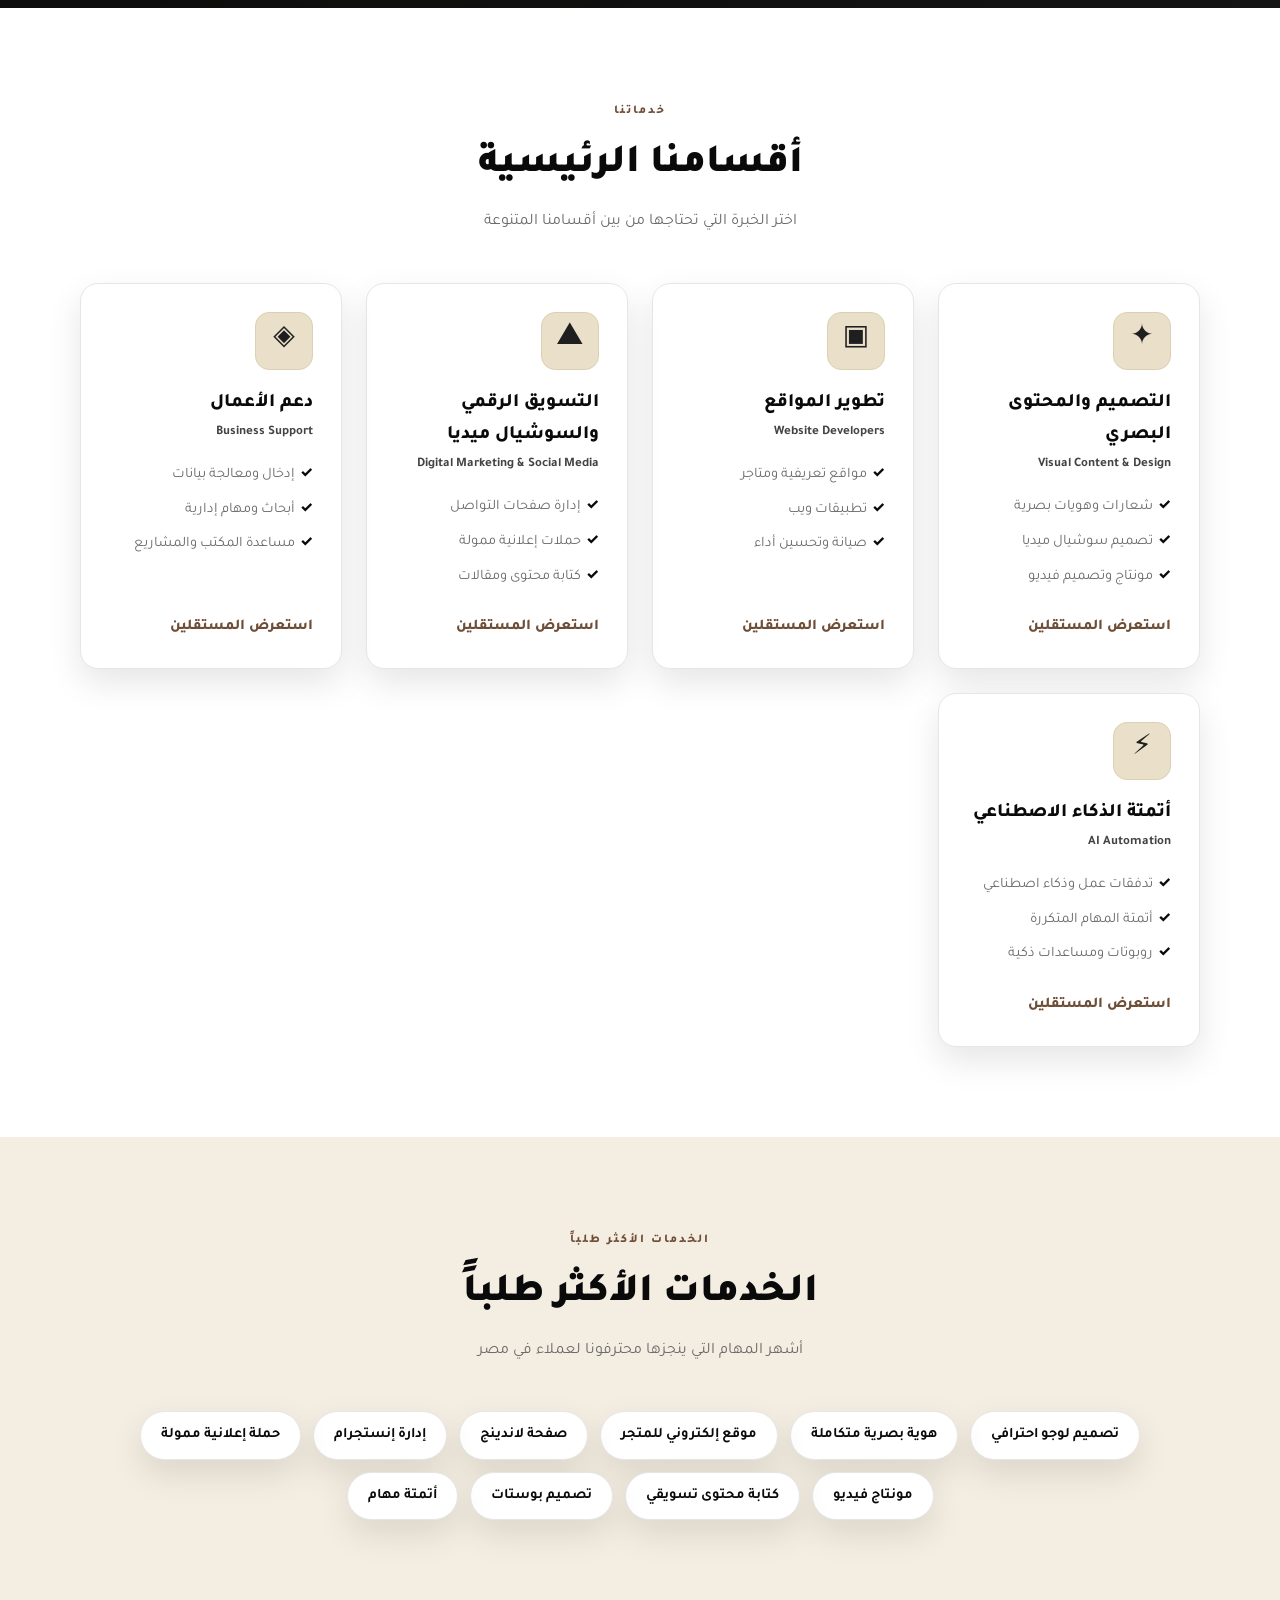
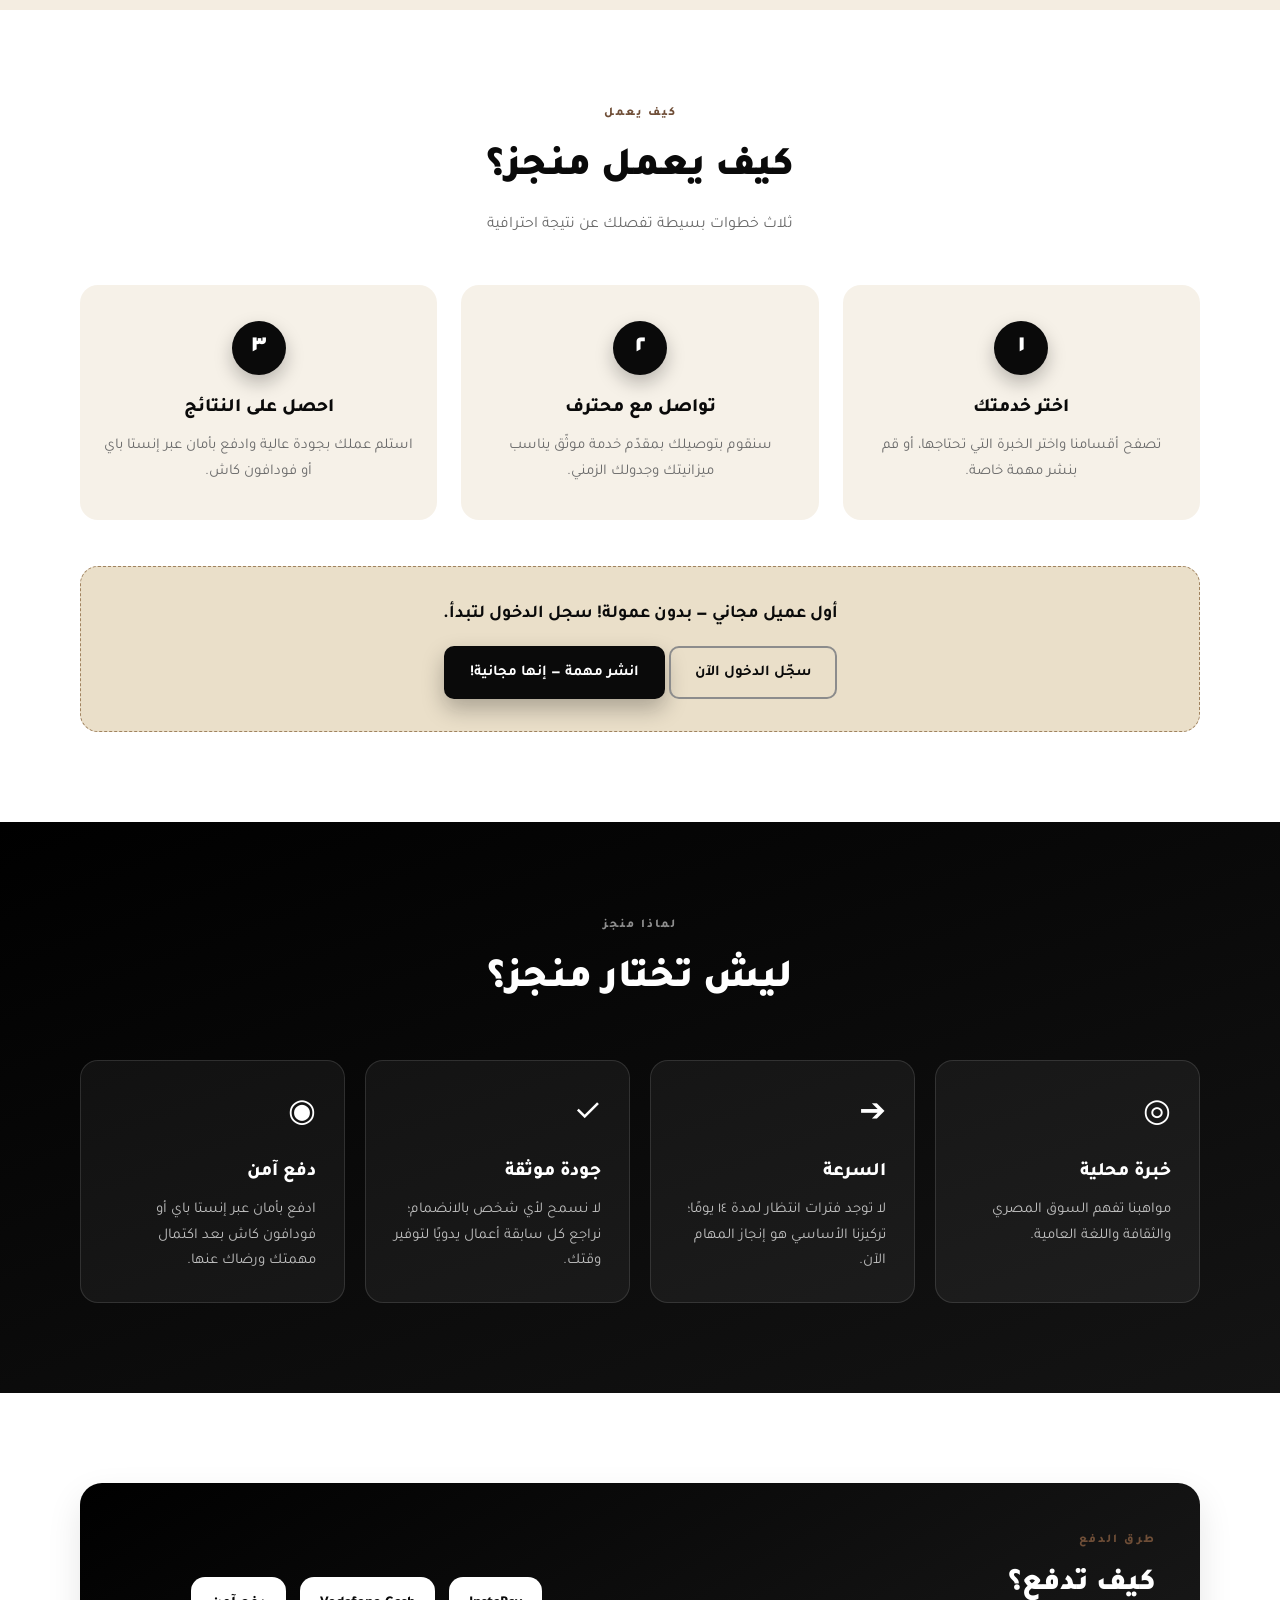
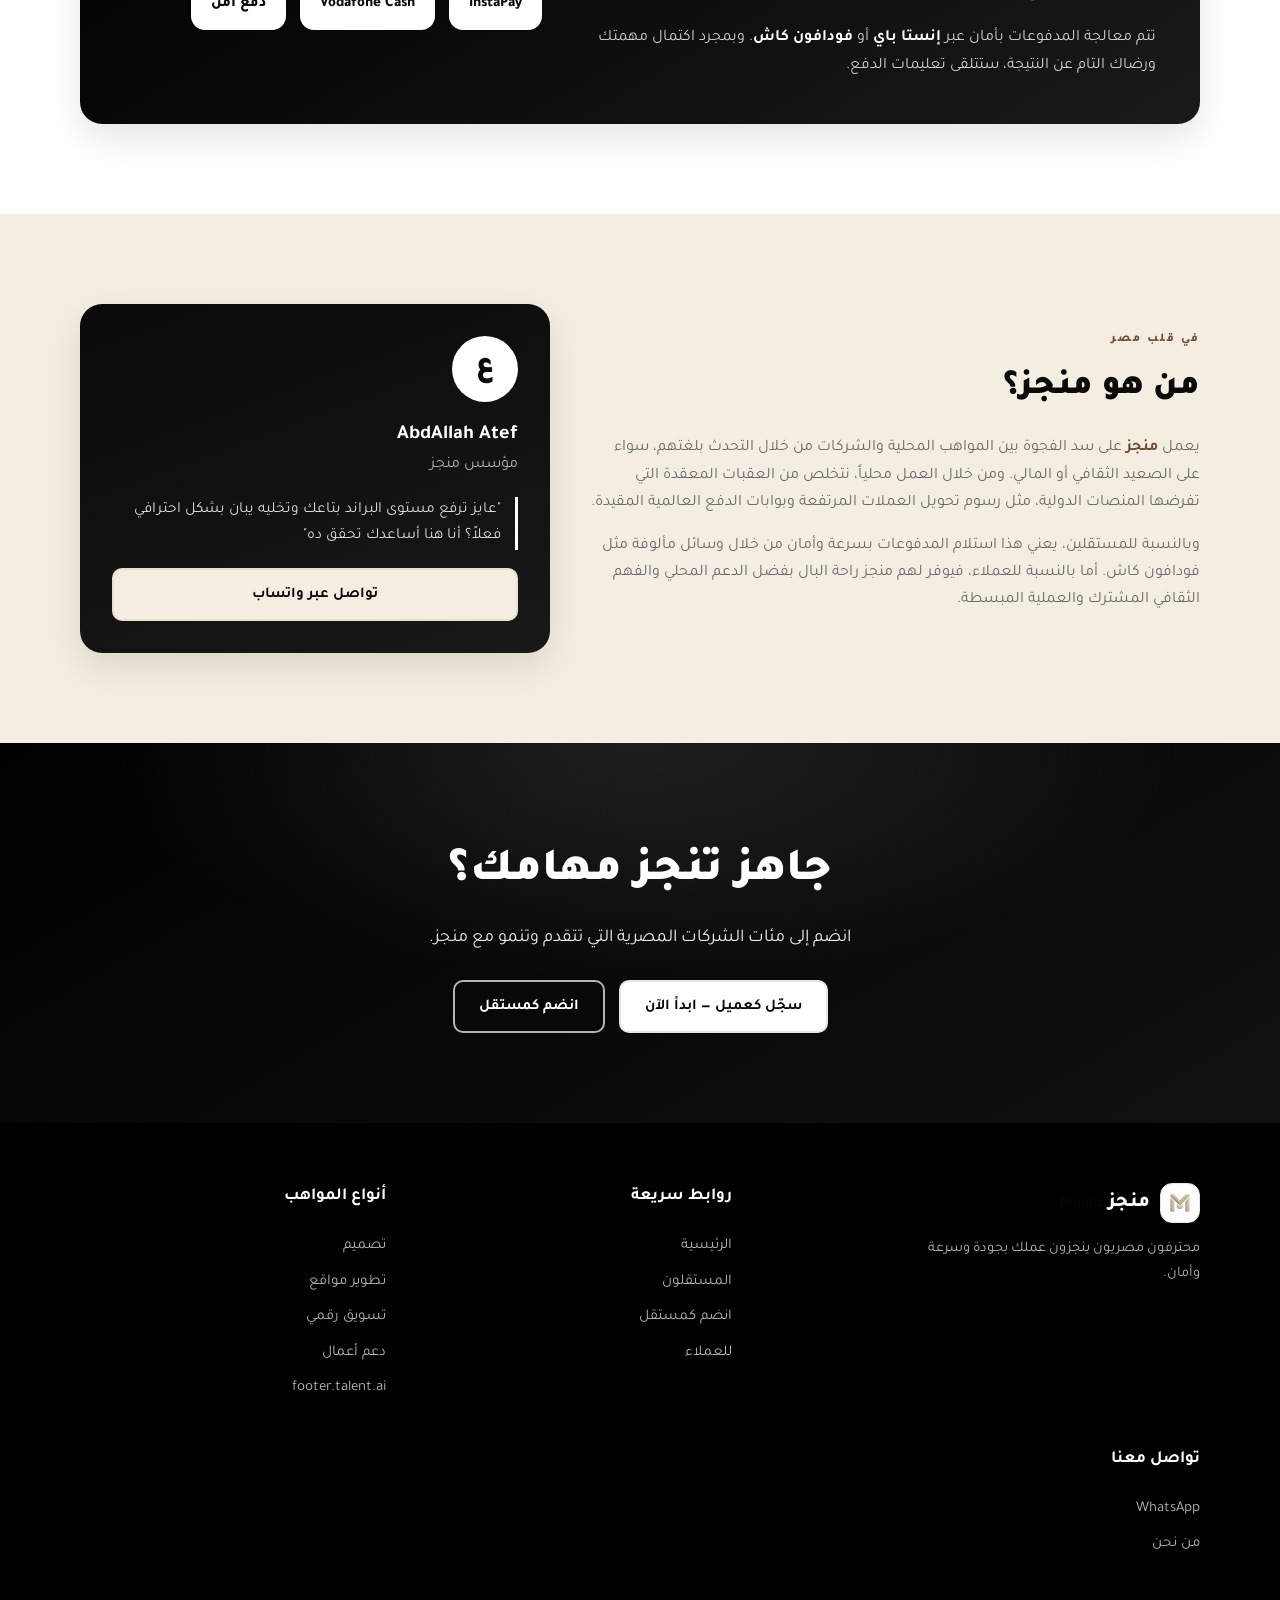
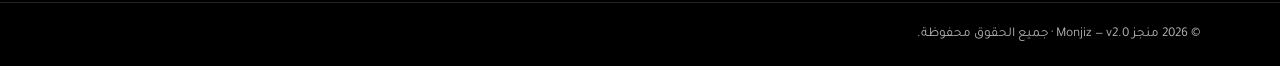
==== commit 5fc9e2a0: "Update workspace section image for improved clarity and relevance" ====
--- a/index.html
+++ b/index.html
@@ -116,7 +116,7 @@
                   <div><span>Product team</span><strong>12 members</strong></div>
                 </article>
                 <article class="workspace-photo workspace-photo--small workspace-photo--top">
-                  <img src="https://images.unsplash.com/photo-1556761175-b413da4baf72?auto=format&fit=crop&w=600&q=80" alt="محادثة تعاون مباشرة">
+                  <img src="https://images.unsplash.com/photo-1521737711867-e3b97375f902?auto=format&fit=crop&w=600&q=80" alt="فريق يتواصل ويعمل معًا">
                   <div><span>Live chat</span><strong>Now</strong></div>
                 </article>
                 <article class="workspace-photo workspace-photo--small workspace-photo--bottom">
